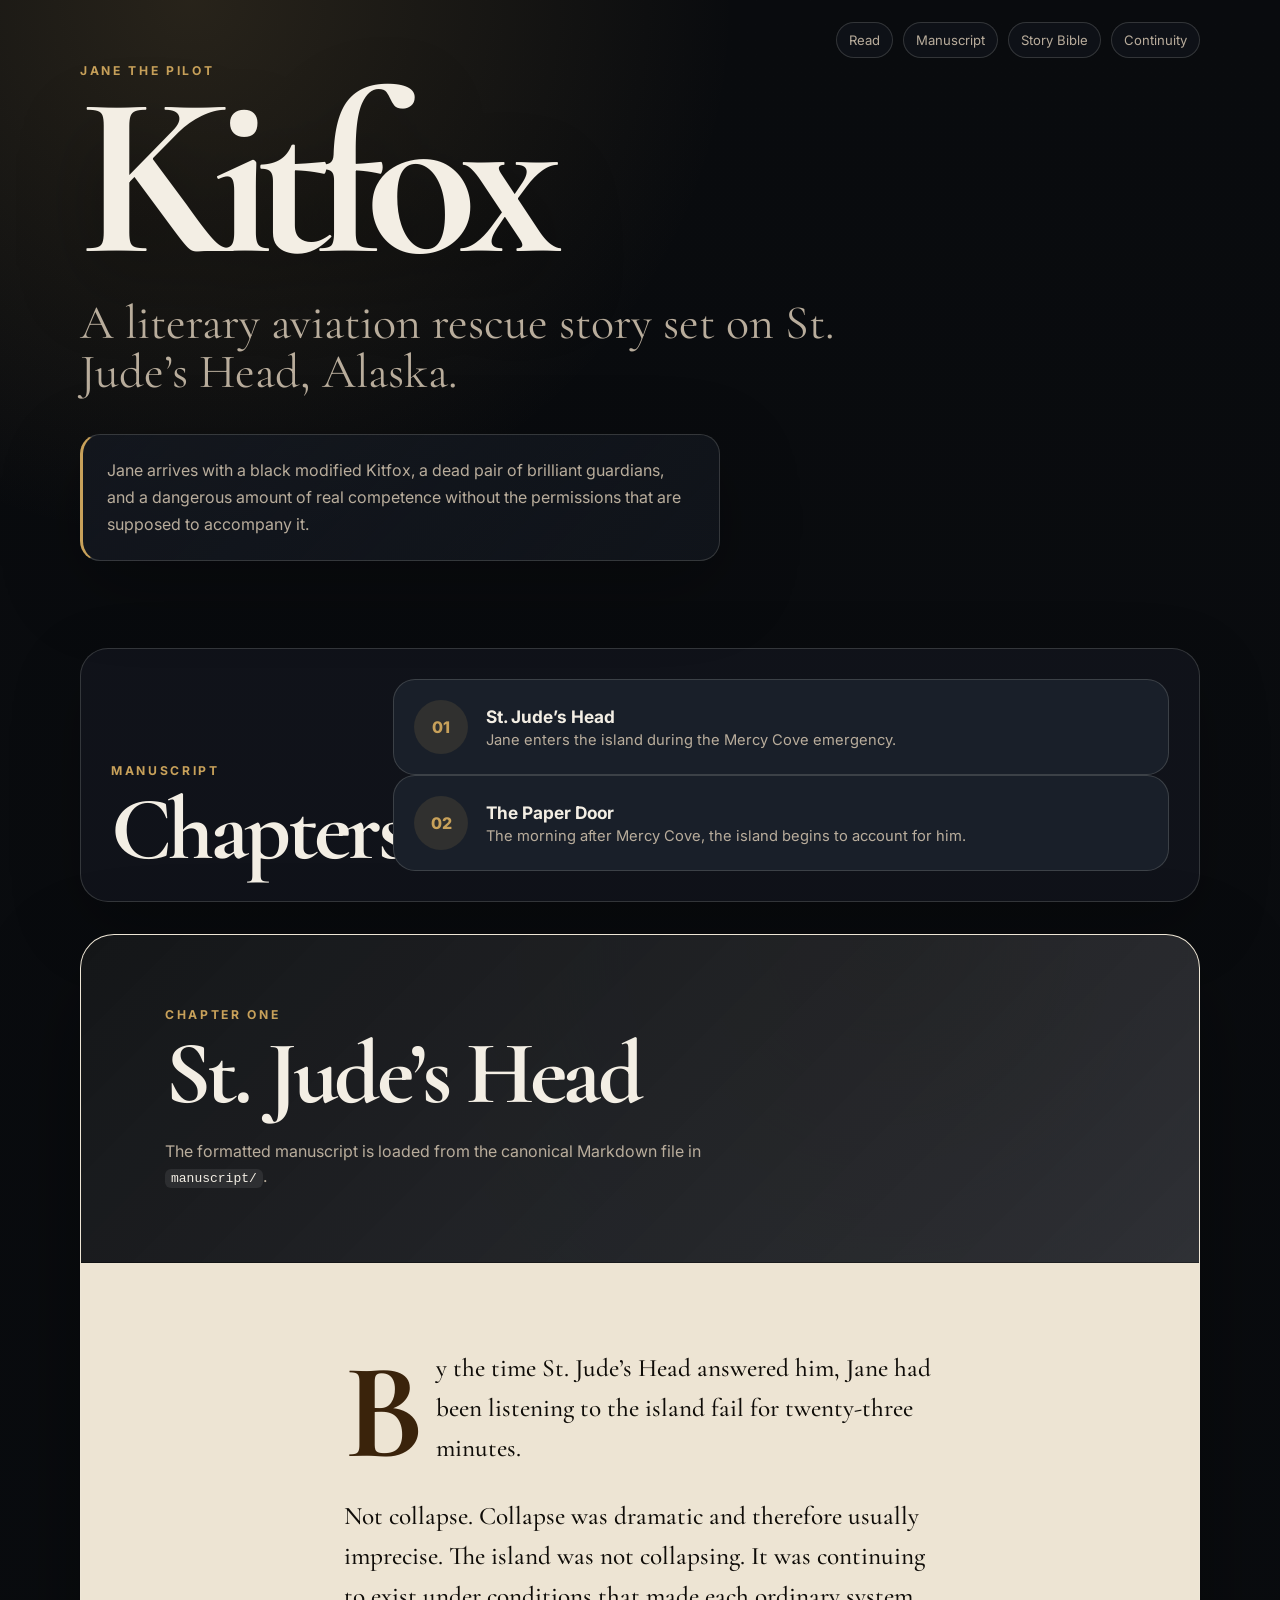
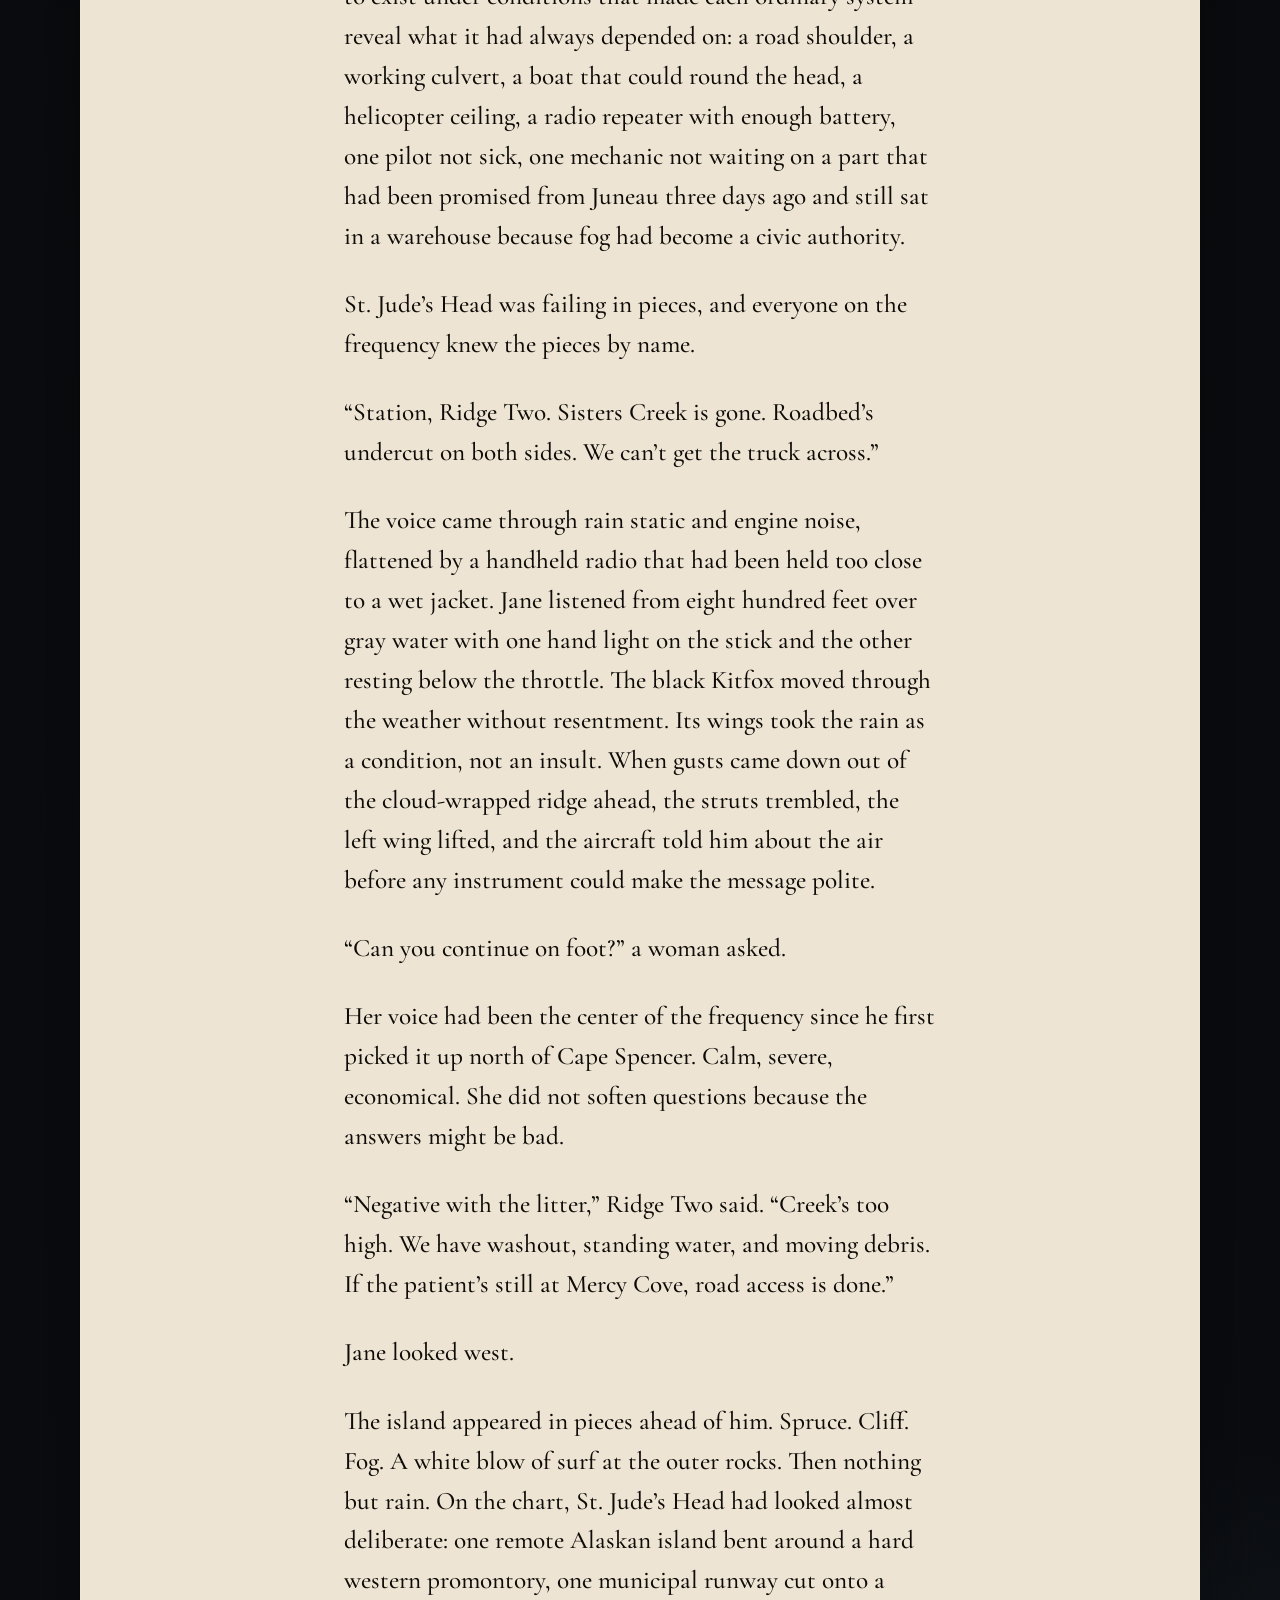
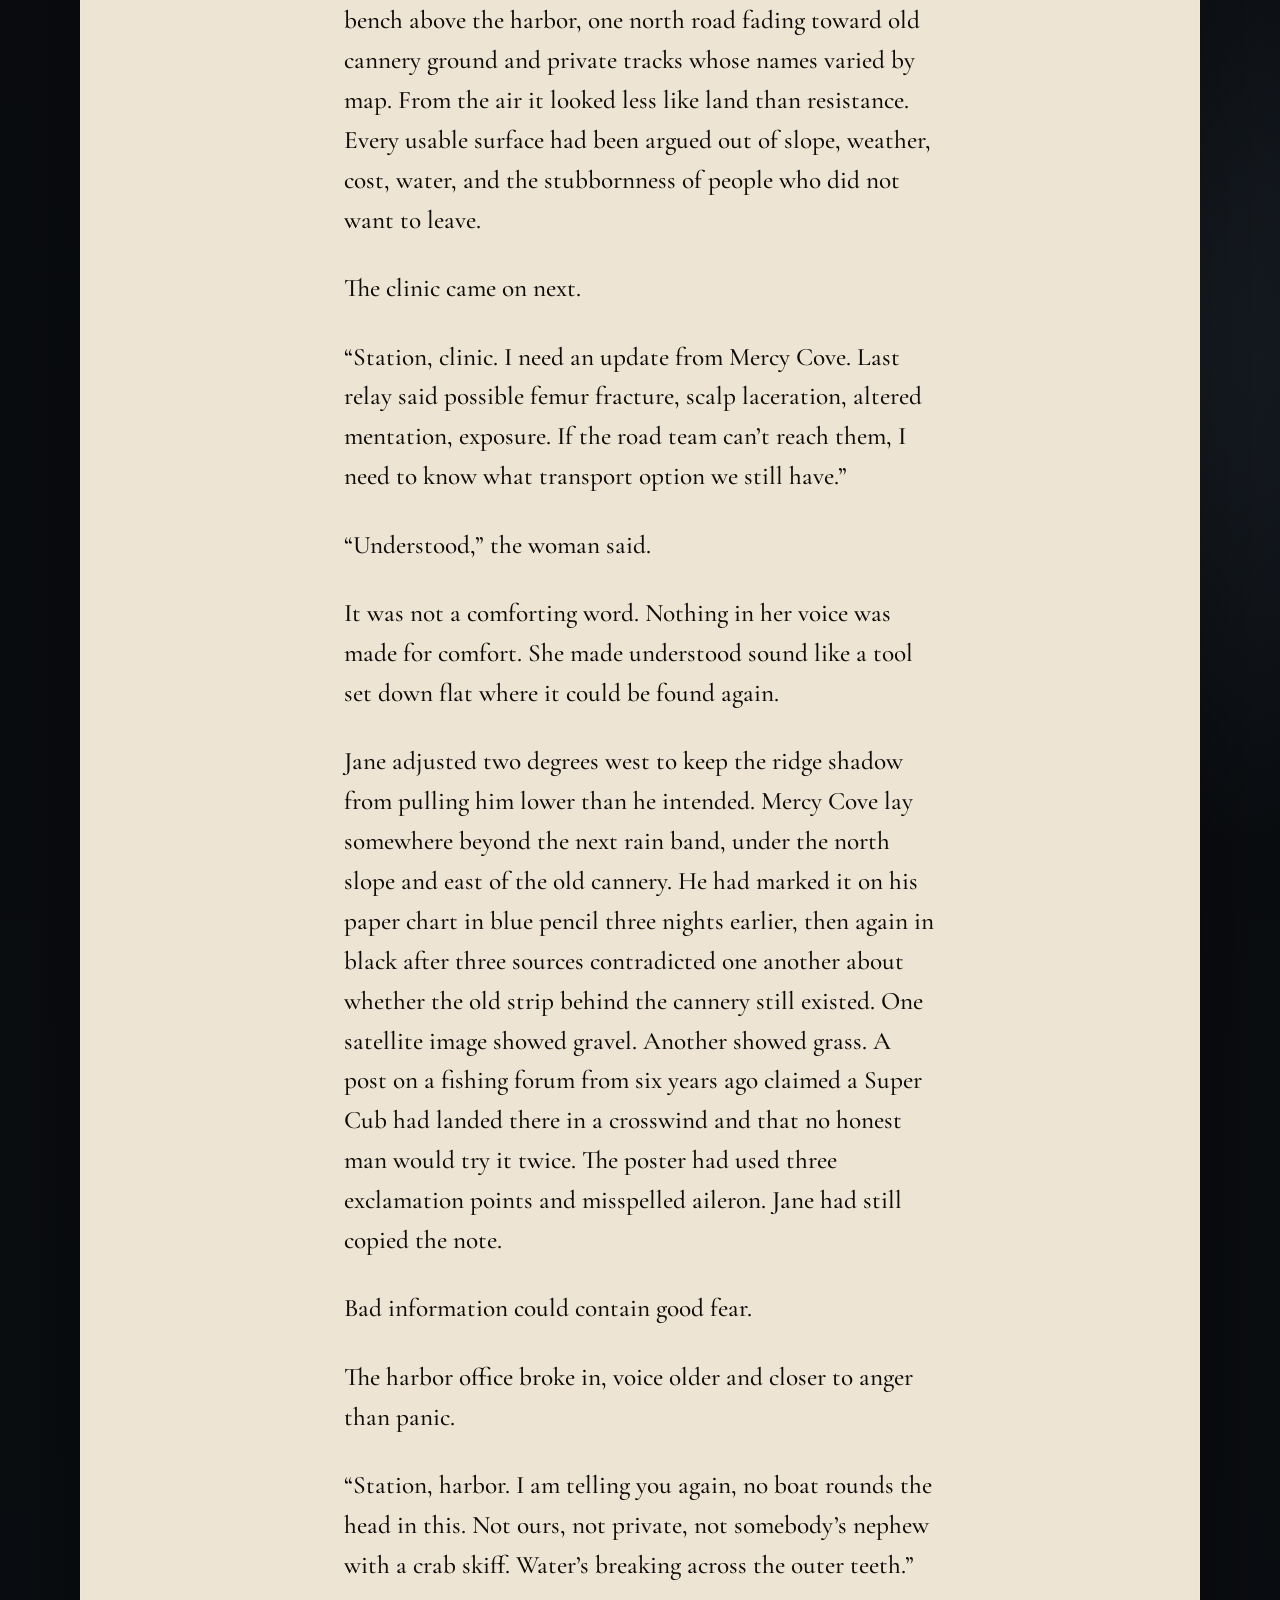
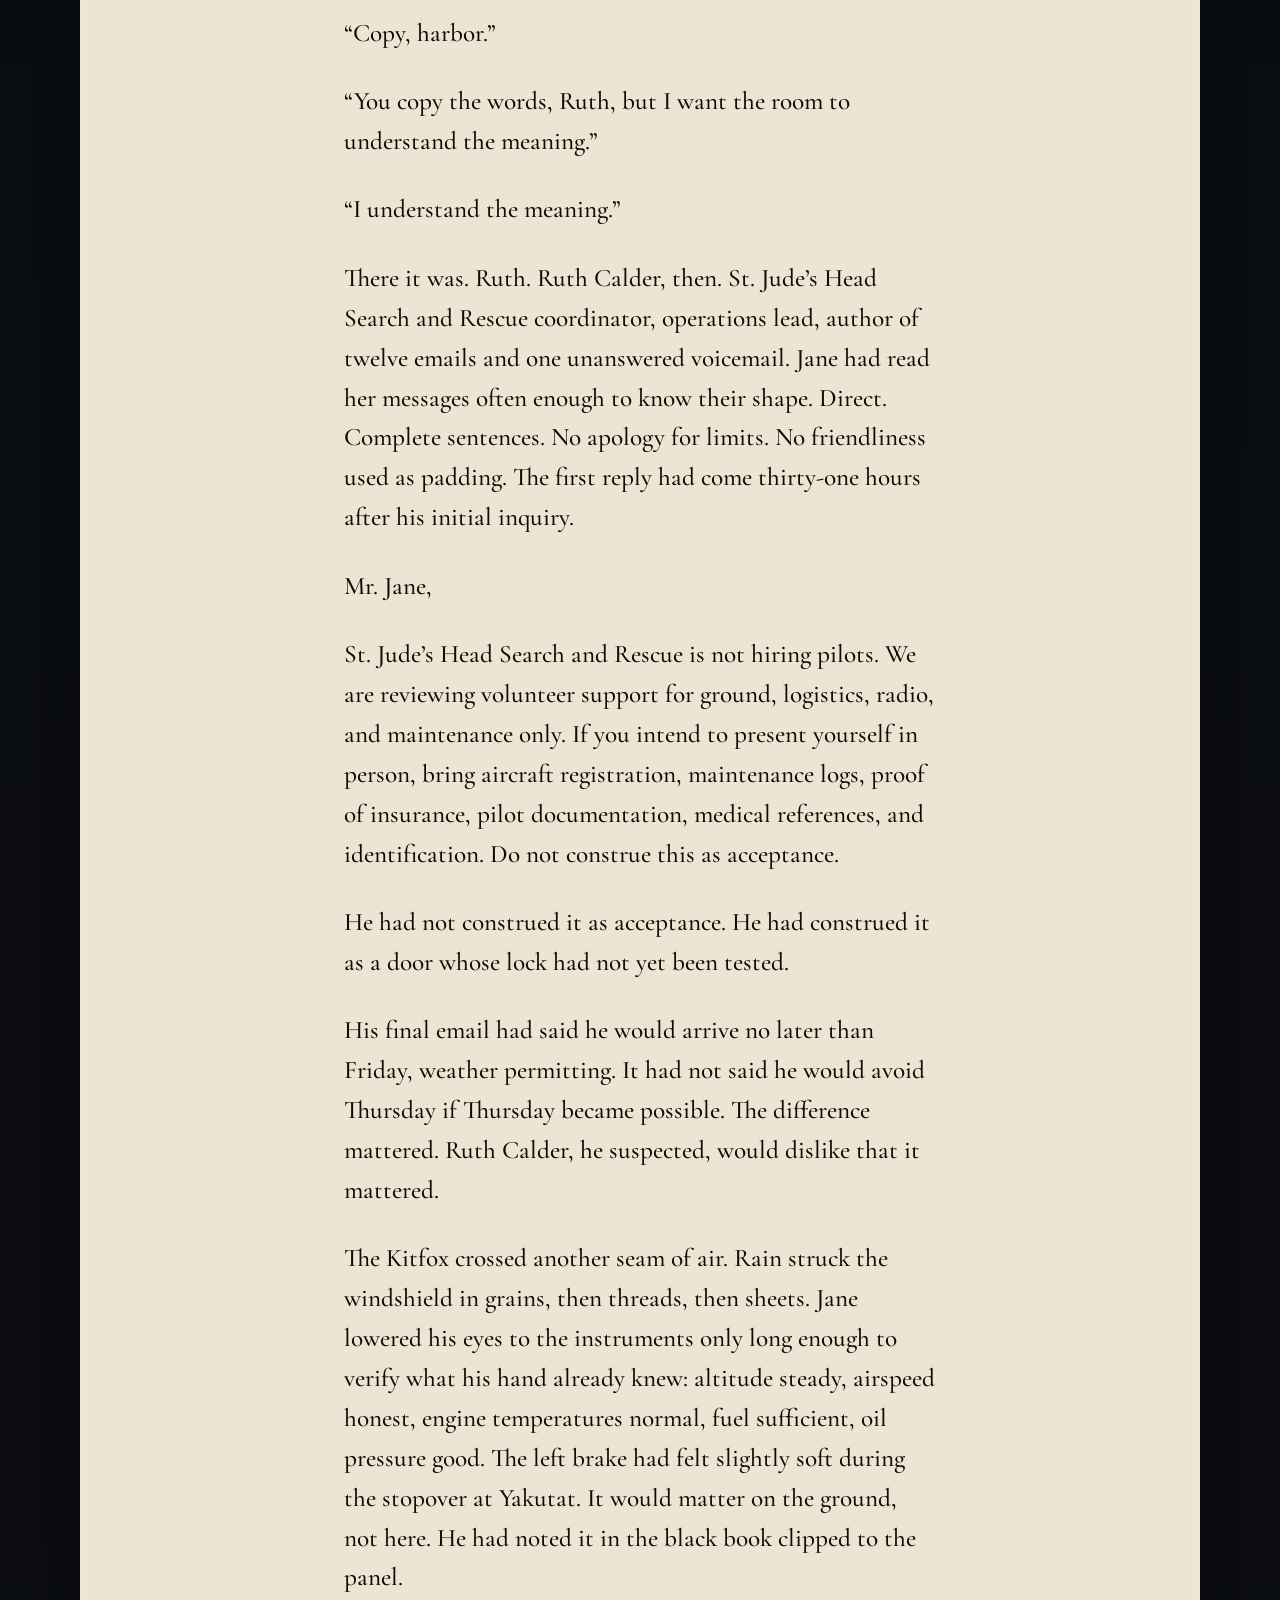
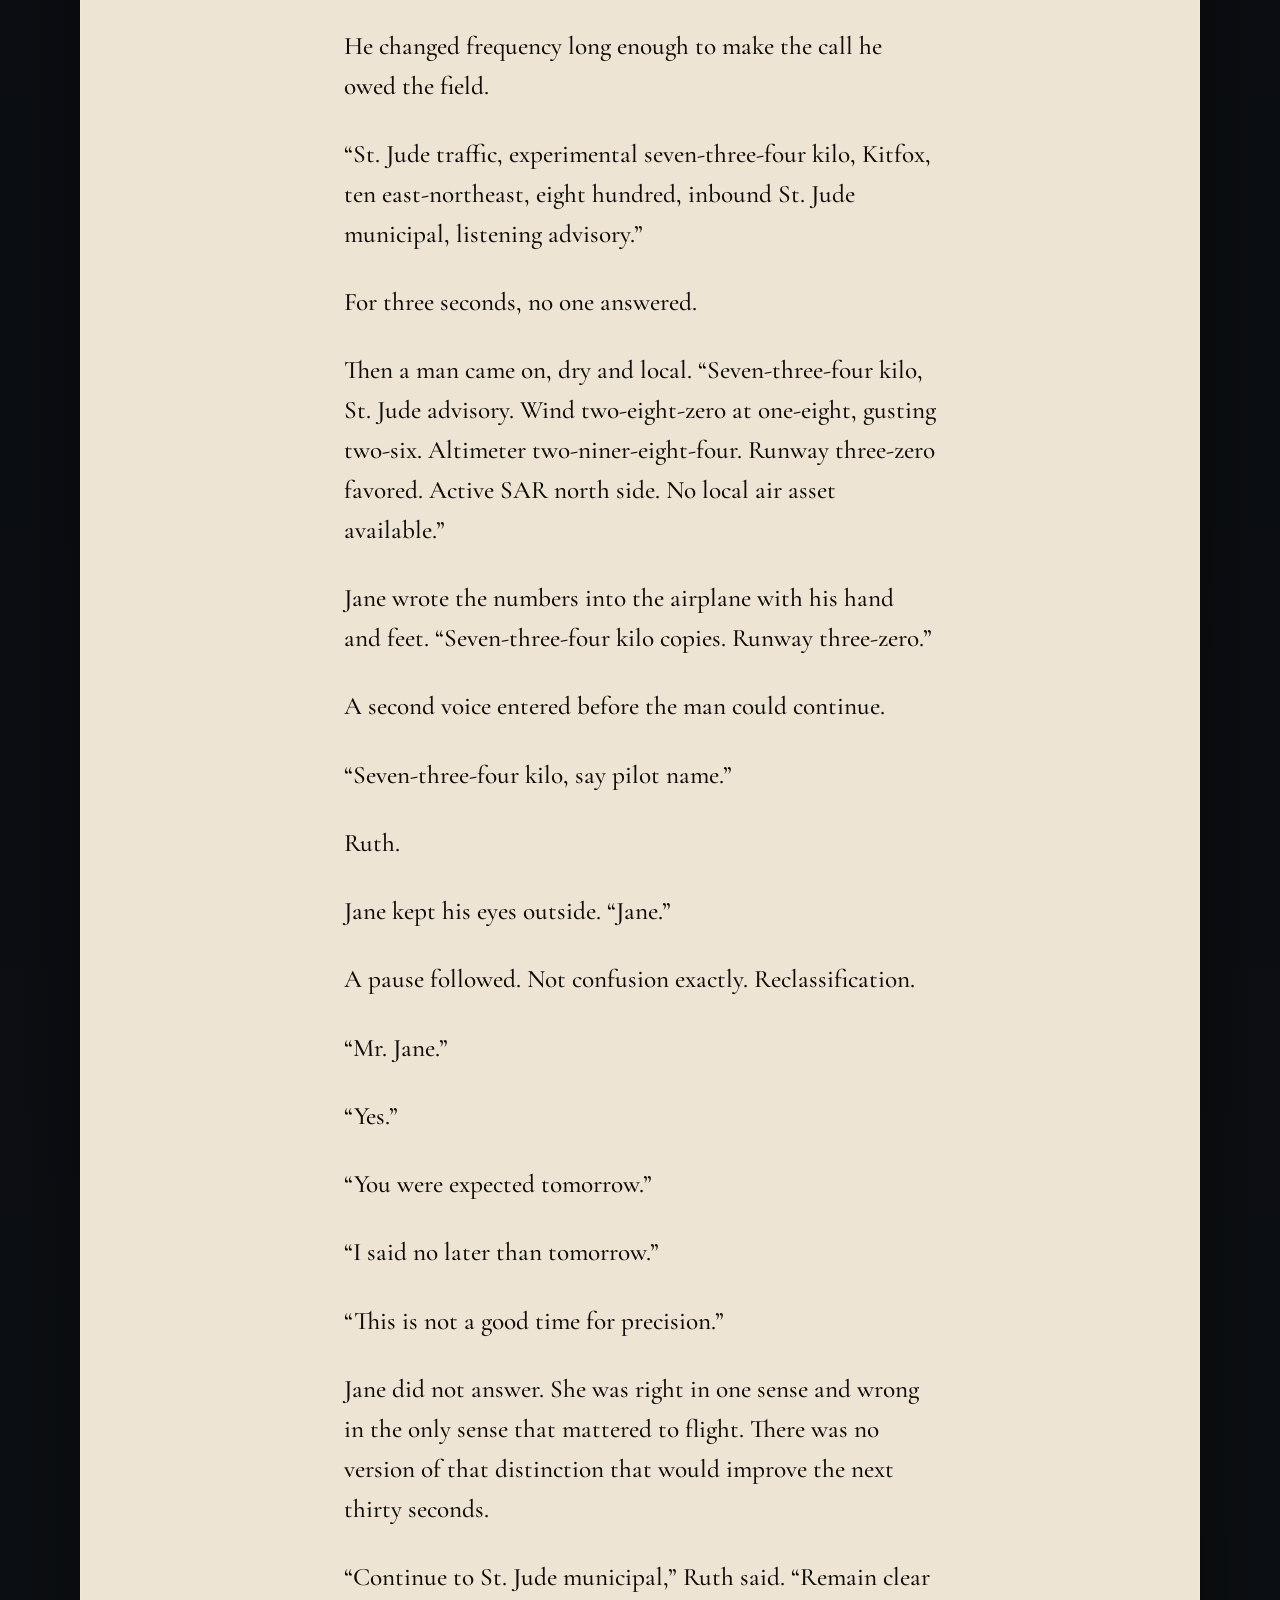
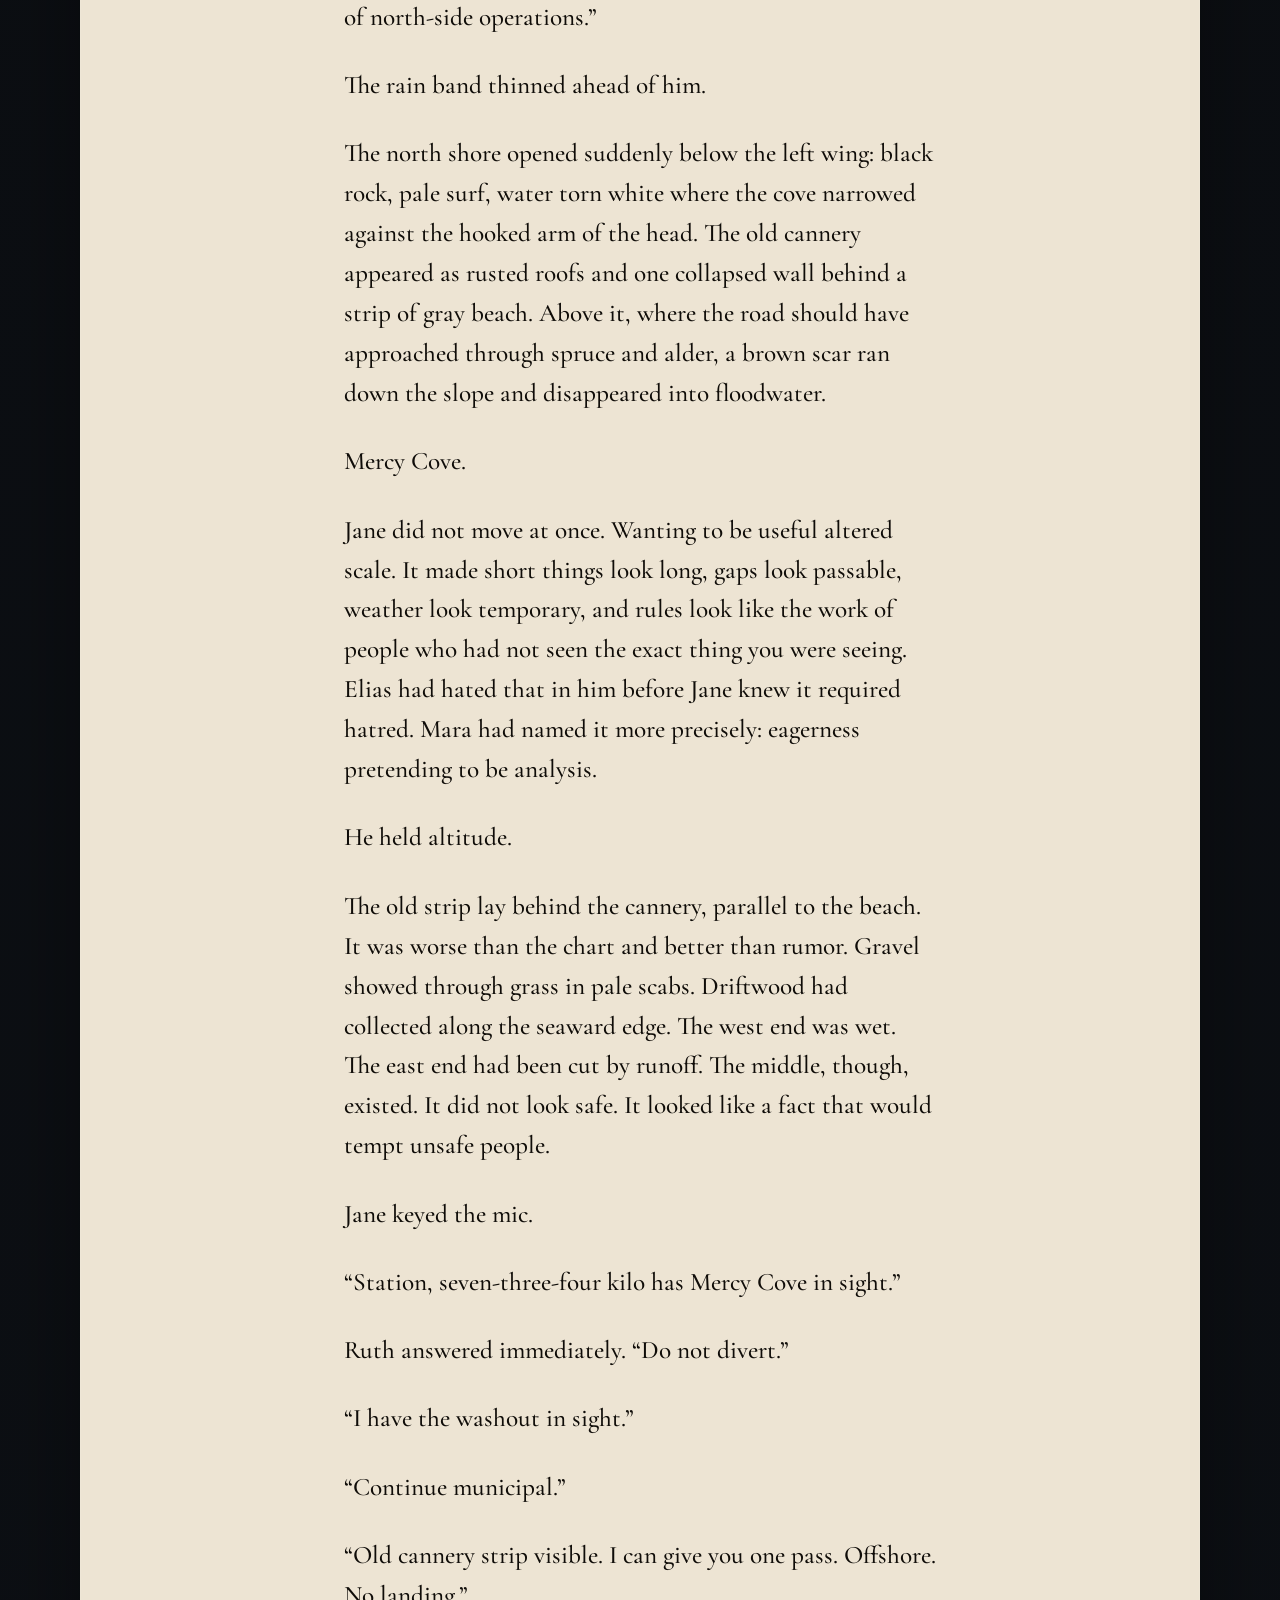
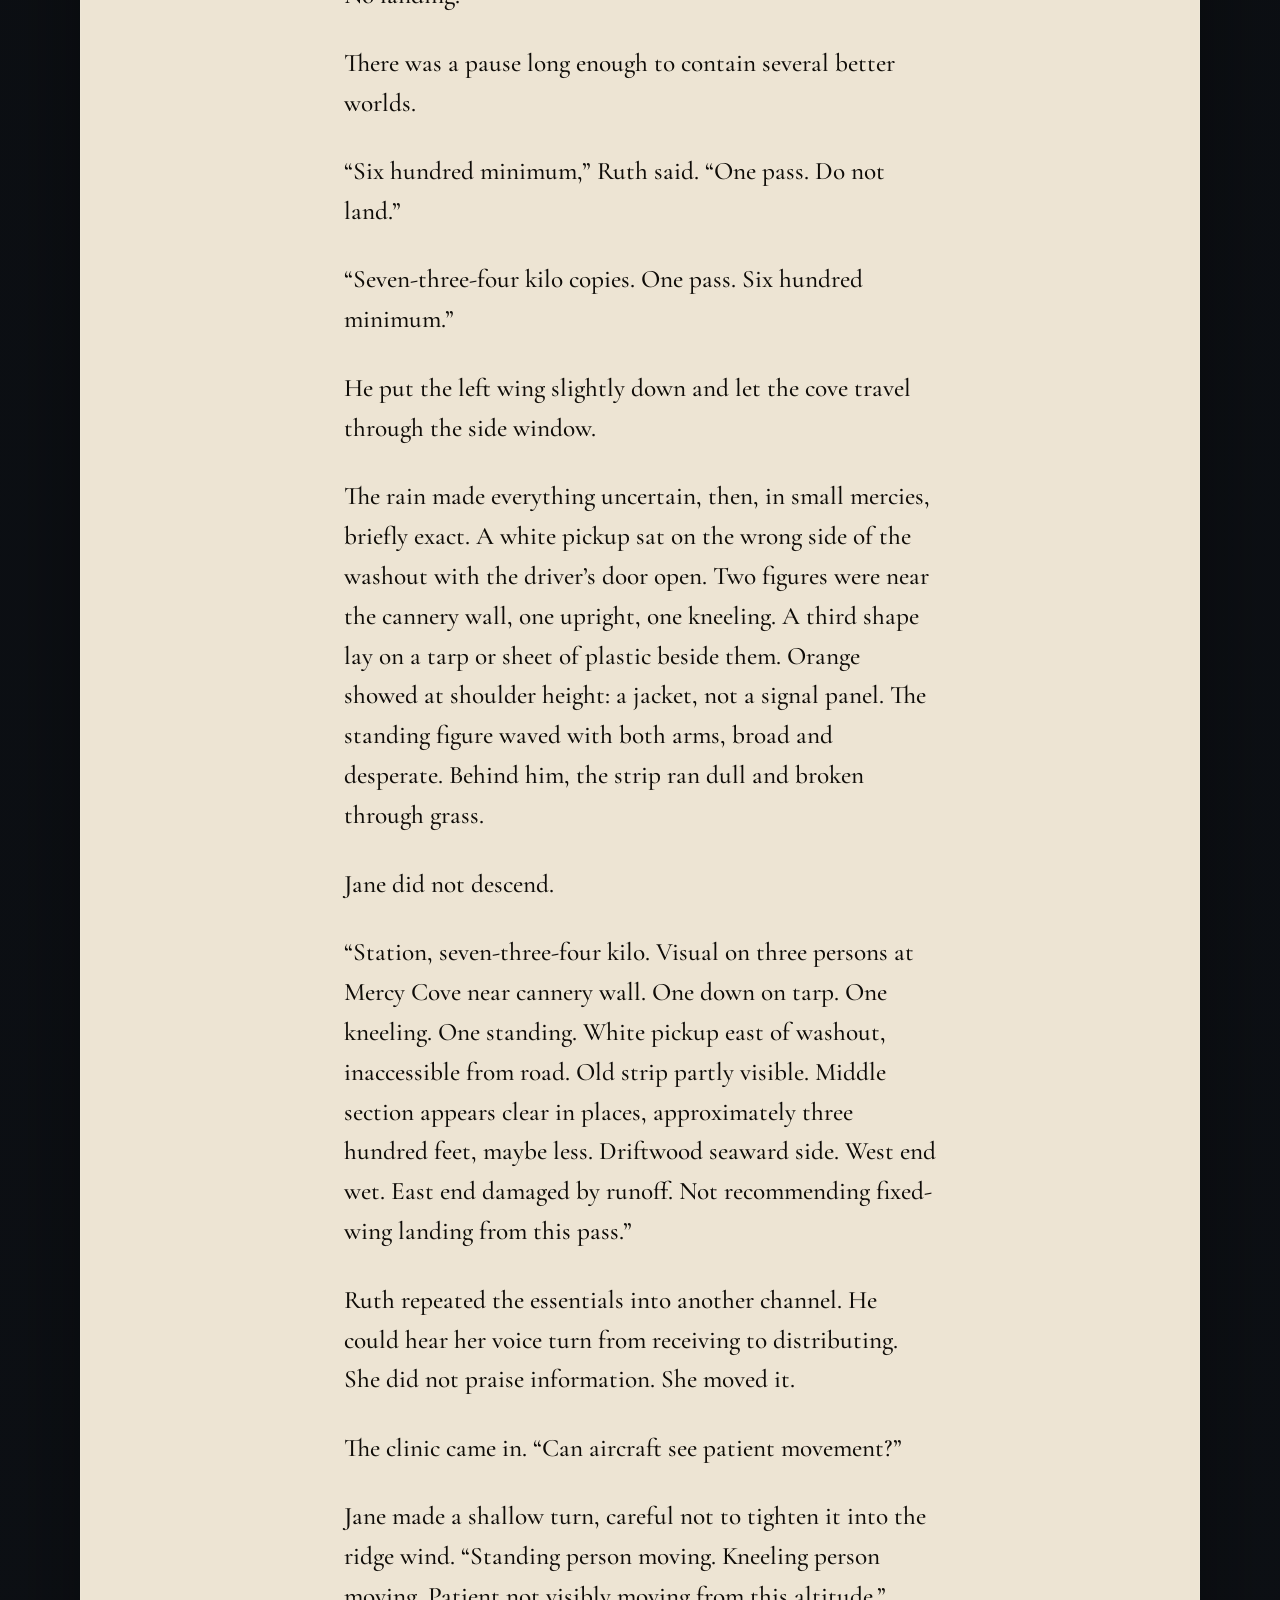
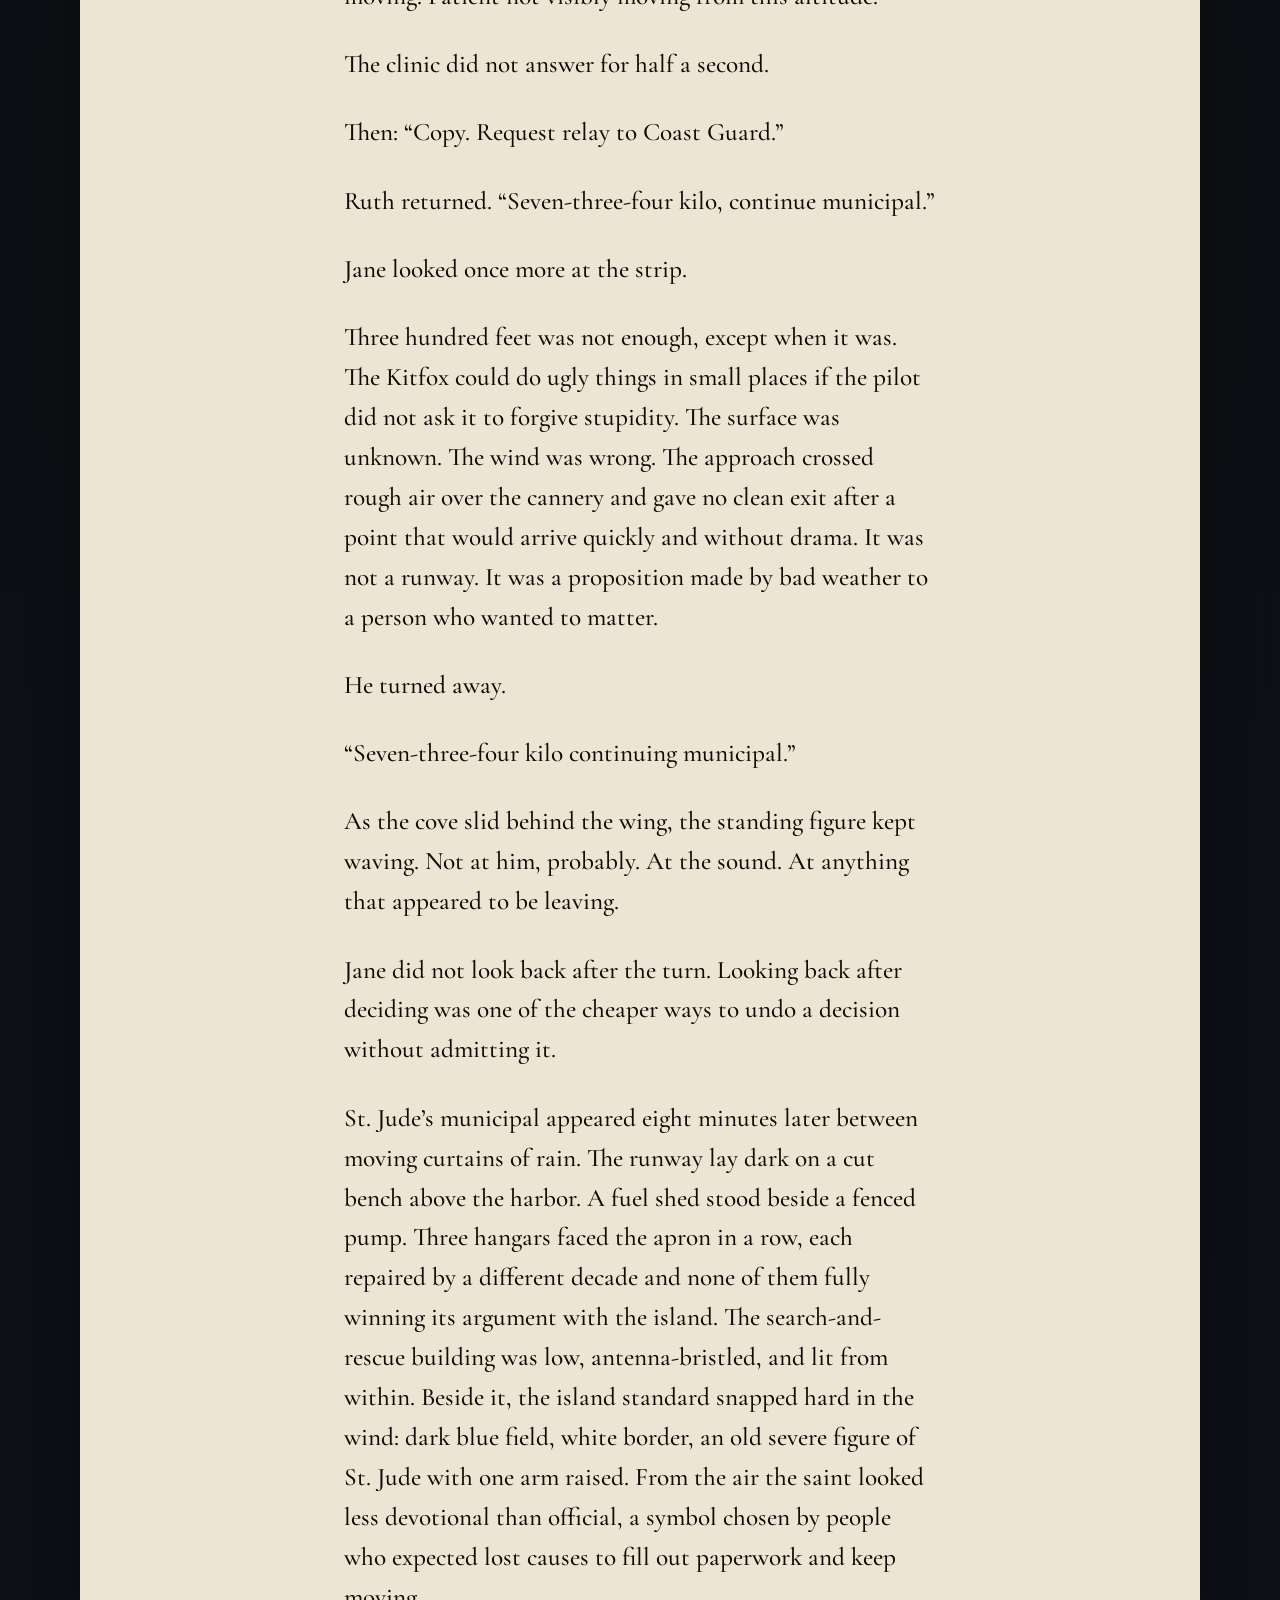
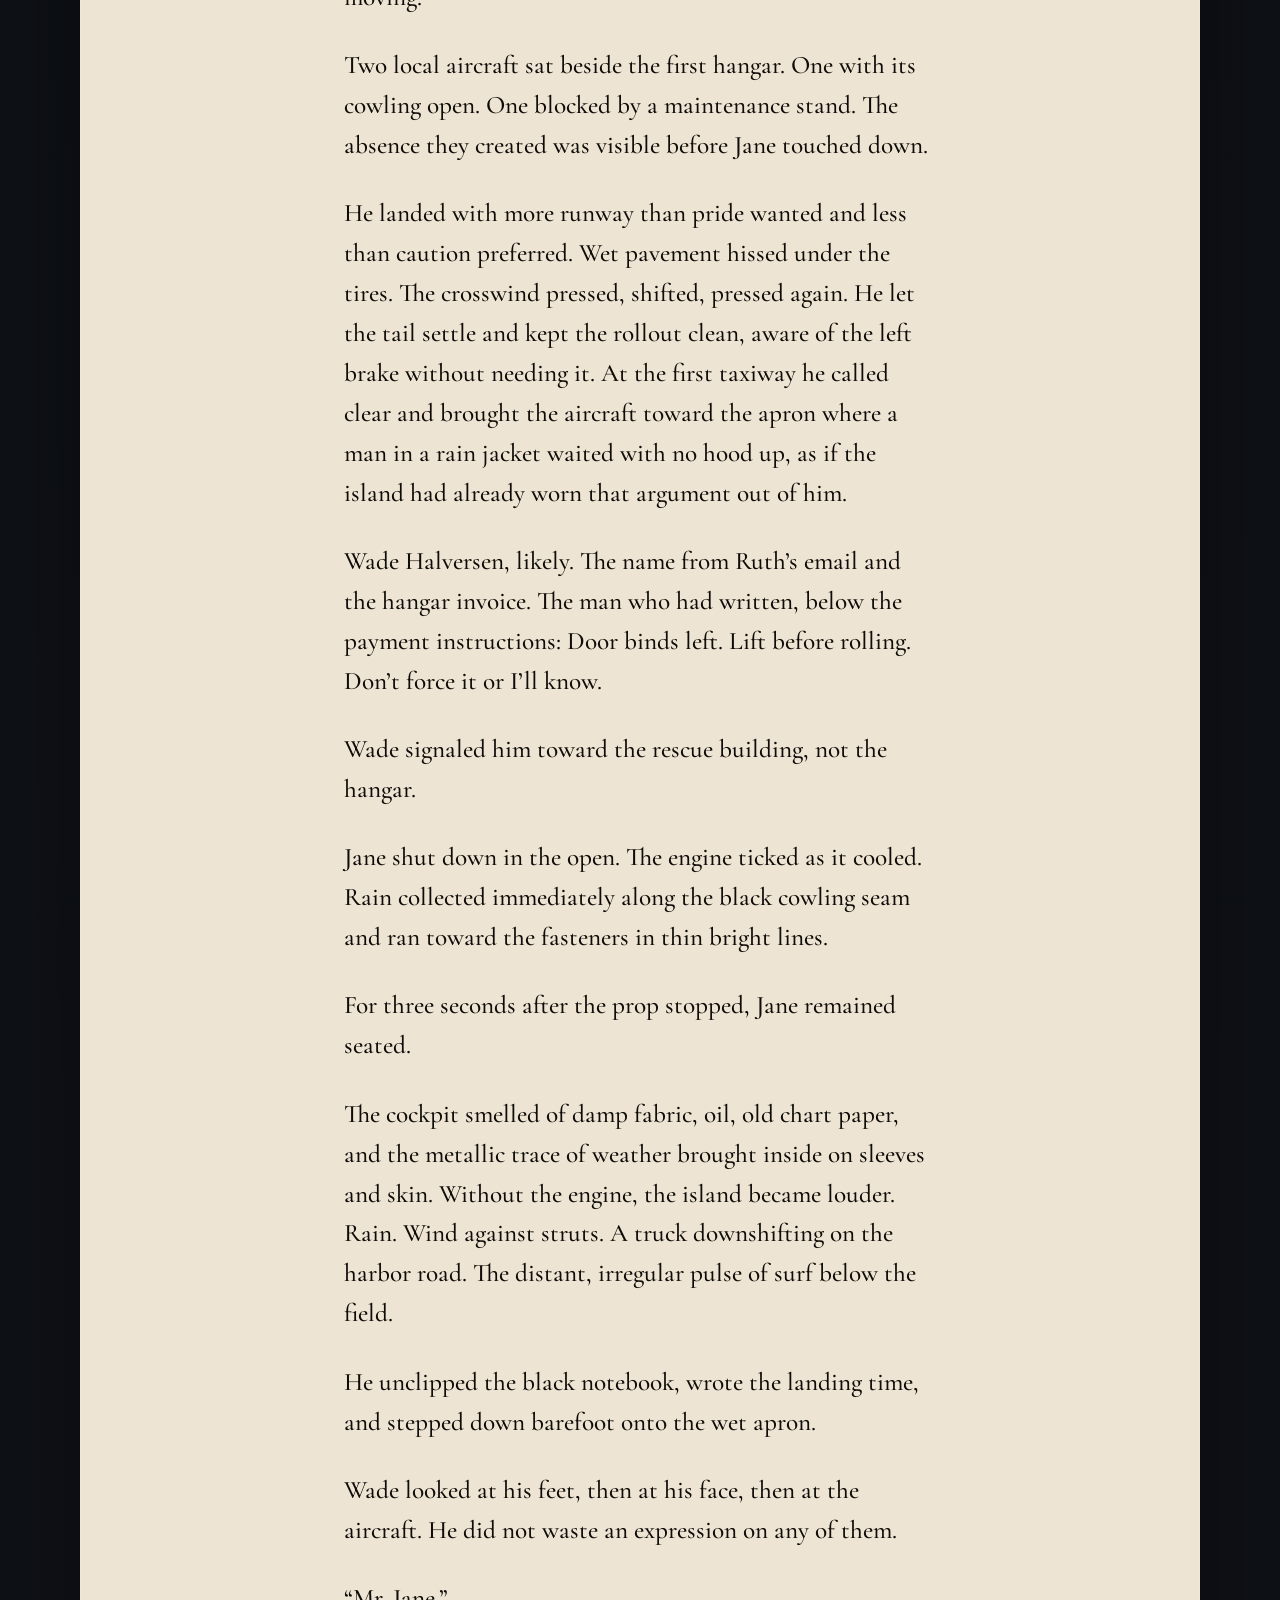
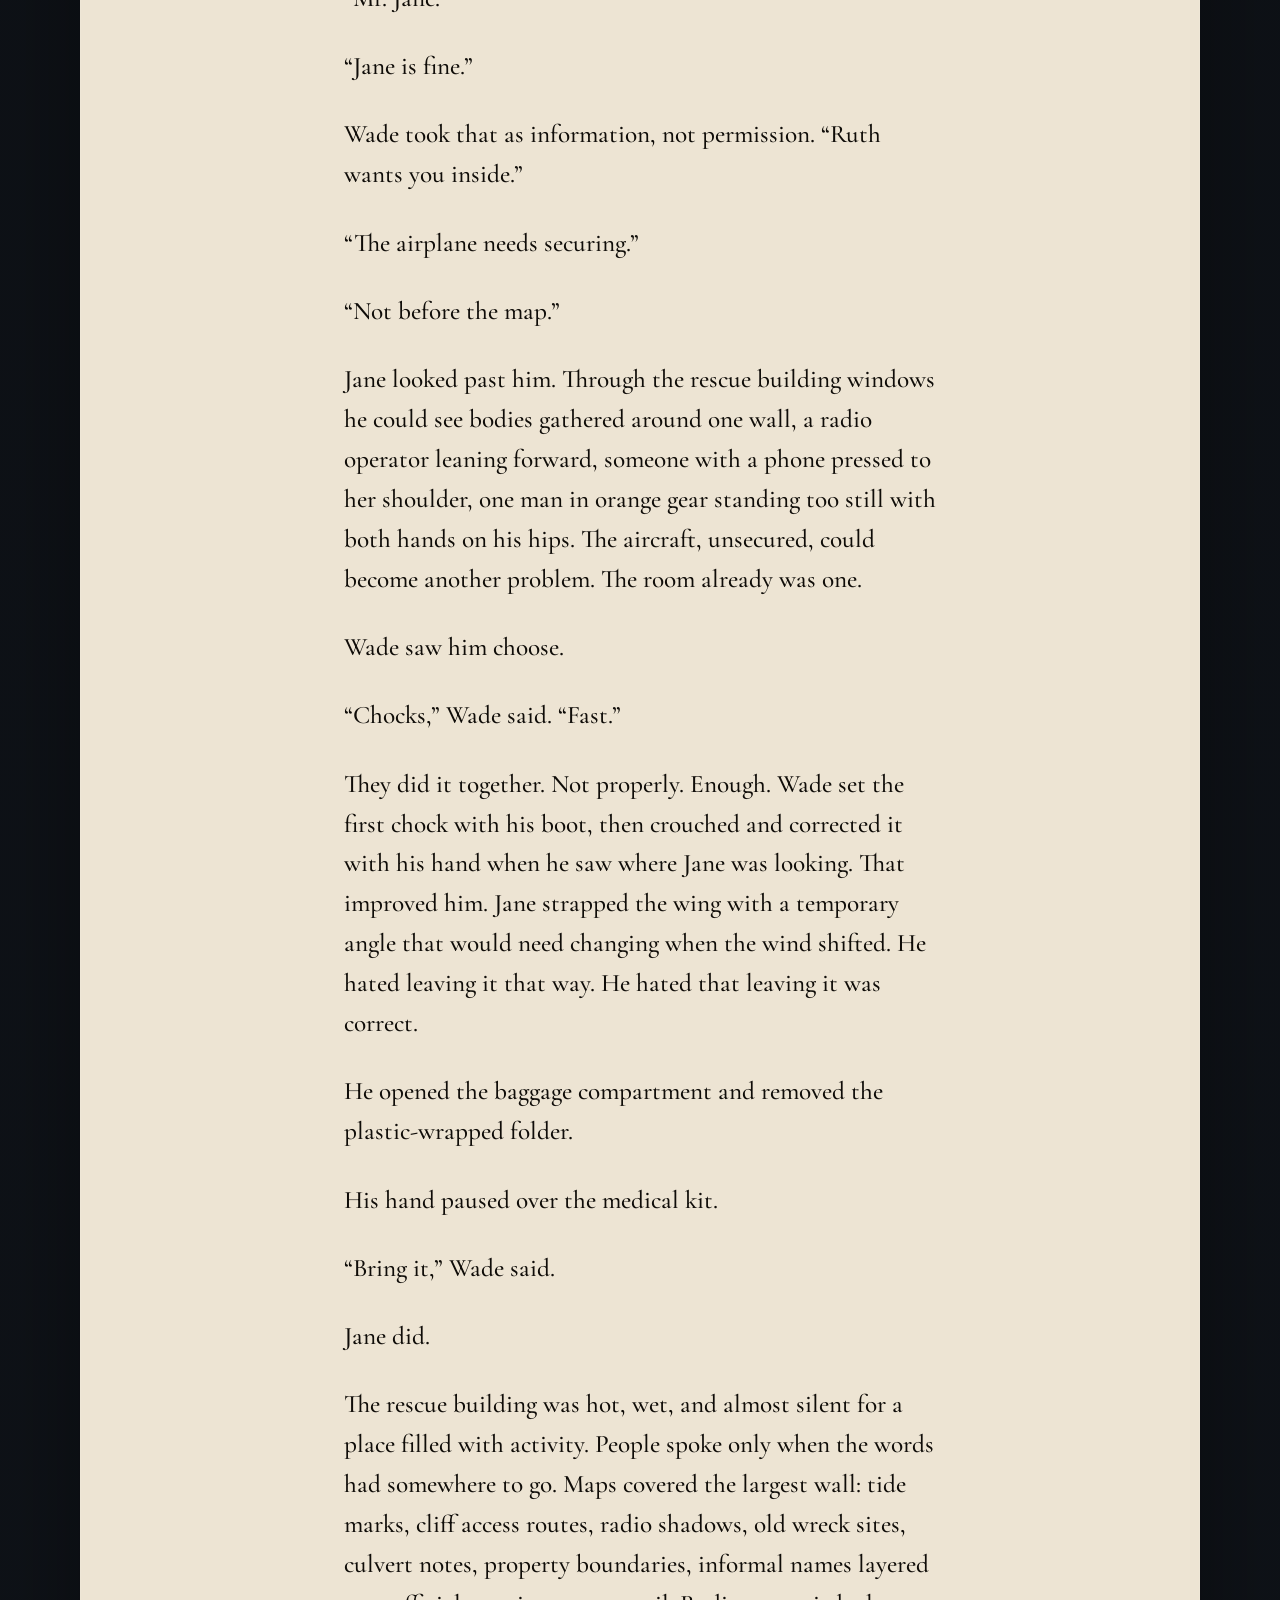
==== index.html @ 38808723 "Add chapter two to reading site" ====
<!doctype html>
<html lang="en">
<head>
  <meta charset="utf-8" />
  <meta name="viewport" content="width=device-width, initial-scale=1" />
  <meta name="theme-color" content="#0b0d10" />
  <title>Kitfox — Jane the Pilot</title>
  <link rel="preconnect" href="https://fonts.googleapis.com">
  <link rel="preconnect" href="https://fonts.gstatic.com" crossorigin>
  <link href="https://fonts.googleapis.com/css2?family=Cormorant+Garamond:wght@400;500;600;700&family=Inter:wght@400;500;600;700&display=swap" rel="stylesheet">
  <link rel="stylesheet" href="styles.css" />
</head>
<body>
  <div class="page-shell">
    <header class="hero">
      <nav class="topline" aria-label="Main navigation">
        <a href="#chapter" class="nav-link">Read</a>
        <a href="manuscript/README.md" class="nav-link">Manuscript</a>
        <a href="canon/story-bible.md" class="nav-link">Story Bible</a>
        <a href="notes/continuity-log.md" class="nav-link">Continuity</a>
      </nav>

      <p class="eyebrow">Jane the Pilot</p>
      <h1>Kitfox</h1>
      <p class="subtitle">A literary aviation rescue story set on St. Jude’s Head, Alaska.</p>
      <div class="hero-card">
        <p>
          Jane arrives with a black modified Kitfox, a dead pair of brilliant guardians, and a dangerous amount of real competence without the permissions that are supposed to accompany it.
        </p>
      </div>
    </header>

    <main>
      <section class="book-panel" aria-labelledby="chapter-list-title">
        <div>
          <p class="section-kicker">Manuscript</p>
          <h2 id="chapter-list-title">Chapters</h2>
        </div>
        <div class="chapter-list">
          <a class="chapter-row" href="#chapter">
            <span class="chapter-number">01</span>
            <span>
              <strong>St. Jude’s Head</strong>
              <em>Jane enters the island during the Mercy Cove emergency.</em>
            </span>
          </a>
          <a class="chapter-row" href="manuscript/chapter-02-the-paper-door.md">
            <span class="chapter-number">02</span>
            <span>
              <strong>The Paper Door</strong>
              <em>The morning after Mercy Cove, the island begins to account for him.</em>
            </span>
          </a>
        </div>
      </section>

      <article id="chapter" class="chapter" aria-live="polite">
        <div class="chapter-title-card">
          <p class="section-kicker">Chapter One</p>
          <h2>St. Jude’s Head</h2>
          <p class="chapter-note">The formatted manuscript is loaded from the canonical Markdown file in <code>manuscript/</code>.</p>
        </div>
        <div id="chapter-content" class="chapter-content">
          <p class="loading">Loading chapter...</p>
        </div>
      </article>
    </main>

    <footer class="site-footer">
      <p>Kitfox / Jane the Pilot</p>
      <p><a href="https://github.com/jain-Igtm/kitfox">View repository</a></p>
    </footer>
  </div>

  <script src="site.js"></script>
</body>
</html>
---- styles.css ----
:root {
  --bg: #0b0d10;
  --panel: #141820;
  --panel-soft: #191f29;
  --ink: #f3eee4;
  --muted: #b9ad9c;
  --dim: #82786a;
  --line: rgba(243, 238, 228, 0.16);
  --accent: #c8a15a;
  --accent-soft: rgba(200, 161, 90, 0.13);
  --shadow: rgba(0, 0, 0, 0.45);
  --serif: "Cormorant Garamond", Georgia, serif;
  --sans: "Inter", system-ui, -apple-system, BlinkMacSystemFont, "Segoe UI", sans-serif;
}

* {
  box-sizing: border-box;
}

html {
  scroll-behavior: smooth;
}

body {
  margin: 0;
  min-height: 100vh;
  color: var(--ink);
  background:
    radial-gradient(circle at 15% 0%, rgba(200, 161, 90, 0.16), transparent 34rem),
    radial-gradient(circle at 88% 8%, rgba(102, 122, 142, 0.16), transparent 32rem),
    linear-gradient(180deg, #090b0e 0%, #10141a 46%, #0b0d10 100%);
  font-family: var(--sans);
}

body::before {
  content: "";
  position: fixed;
  inset: 0;
  pointer-events: none;
  opacity: 0.18;
  background-image:
    linear-gradient(rgba(255,255,255,0.04) 1px, transparent 1px),
    linear-gradient(90deg, rgba(255,255,255,0.025) 1px, transparent 1px);
  background-size: 54px 54px;
  mask-image: linear-gradient(to bottom, black, transparent 75%);
}

.page-shell {
  width: min(1120px, calc(100% - 32px));
  margin: 0 auto;
}

.hero {
  min-height: 72vh;
  display: flex;
  flex-direction: column;
  justify-content: center;
  padding: 32px 0 56px;
  position: relative;
}

.topline {
  position: absolute;
  top: 22px;
  right: 0;
  display: flex;
  gap: 10px;
  flex-wrap: wrap;
  justify-content: flex-end;
}

.nav-link {
  color: var(--muted);
  text-decoration: none;
  border: 1px solid var(--line);
  padding: 9px 12px;
  border-radius: 999px;
  background: rgba(20, 24, 32, 0.58);
  backdrop-filter: blur(12px);
  font-size: 0.82rem;
  transition: border-color 160ms ease, color 160ms ease, background 160ms ease;
}

.nav-link:hover {
  color: var(--ink);
  border-color: rgba(200, 161, 90, 0.5);
  background: rgba(200, 161, 90, 0.09);
}

.eyebrow,
.section-kicker {
  margin: 0 0 12px;
  color: var(--accent);
  text-transform: uppercase;
  letter-spacing: 0.22em;
  font-size: 0.76rem;
  font-weight: 700;
}

.hero h1 {
  margin: 0;
  font-family: var(--serif);
  font-size: clamp(5.5rem, 18vw, 15rem);
  line-height: 0.76;
  letter-spacing: -0.08em;
  font-weight: 700;
  text-shadow: 0 30px 80px var(--shadow);
}

.subtitle {
  width: min(780px, 100%);
  margin: 34px 0 0;
  color: var(--muted);
  font-family: var(--serif);
  font-size: clamp(1.7rem, 4vw, 3rem);
  line-height: 1.03;
}

.hero-card {
  width: min(640px, 100%);
  margin-top: 36px;
  padding: 22px 24px;
  border: 1px solid var(--line);
  border-left: 3px solid var(--accent);
  border-radius: 20px;
  background: linear-gradient(135deg, rgba(20, 24, 32, 0.84), rgba(25, 31, 41, 0.46));
  box-shadow: 0 24px 80px rgba(0,0,0,0.28);
}

.hero-card p {
  margin: 0;
  color: var(--muted);
  line-height: 1.7;
}

.book-panel {
  display: grid;
  grid-template-columns: minmax(180px, 260px) 1fr;
  gap: 22px;
  align-items: end;
  padding: 30px;
  margin-bottom: 32px;
  border: 1px solid var(--line);
  border-radius: 28px;
  background: rgba(20, 24, 32, 0.66);
  box-shadow: 0 24px 70px rgba(0,0,0,0.24);
}

.book-panel h2,
.chapter-title-card h2 {
  margin: 0;
  font-family: var(--serif);
  font-size: clamp(2.4rem, 7vw, 5.6rem);
  line-height: 0.9;
  letter-spacing: -0.04em;
}

.chapter-row {
  display: grid;
  grid-template-columns: auto 1fr;
  gap: 18px;
  align-items: center;
  padding: 20px;
  color: var(--ink);
  text-decoration: none;
  border: 1px solid var(--line);
  border-radius: 22px;
  background: var(--panel-soft);
  transition: transform 160ms ease, border-color 160ms ease, background 160ms ease;
}

.chapter-row:hover {
  transform: translateY(-2px);
  border-color: rgba(200, 161, 90, 0.48);
  background: #202734;
}

.chapter-number {
  display: grid;
  place-items: center;
  width: 54px;
  height: 54px;
  border-radius: 50%;
  color: var(--accent);
  background: var(--accent-soft);
  font-weight: 800;
}

.chapter-row strong {
  display: block;
  font-size: 1.08rem;
}

.chapter-row em {
  display: block;
  margin-top: 4px;
  color: var(--muted);
  font-style: normal;
  font-size: 0.92rem;
}

.chapter {
  margin: 0 auto 64px;
  border: 1px solid var(--line);
  border-radius: 34px;
  overflow: hidden;
  background: #ede4d3;
  color: #0f0c08;
  box-shadow: 0 40px 100px rgba(0,0,0,0.35);
}

.chapter-title-card {
  padding: clamp(36px, 7vw, 72px) clamp(24px, 7vw, 84px);
  color: var(--ink);
  background:
    linear-gradient(135deg, rgba(11,13,16,0.96), rgba(20,24,32,0.88)),
    radial-gradient(circle at 72% 0%, rgba(200,161,90,0.3), transparent 30rem);
  border-bottom: 1px solid rgba(0,0,0,0.18);
}

.chapter-note {
  max-width: 620px;
  margin: 24px 0 0;
  color: var(--muted);
  line-height: 1.6;
}

.chapter-note code {
  color: var(--ink);
  background: rgba(255,255,255,0.08);
  padding: 2px 6px;
  border-radius: 6px;
}

.chapter-content {
  max-width: 760px;
  margin: 0 auto;
  padding: clamp(34px, 7vw, 86px) clamp(24px, 7vw, 84px) clamp(48px, 8vw, 100px);
  font-family: var(--serif);
  font-size: clamp(1.28rem, 2.1vw, 1.58rem);
  line-height: 1.58;
  color: #0f0c08;
}

.chapter-content h1 {
  display: none;
}

.chapter-content p {
  margin: 0 0 1.12em;
  color: #0f0c08;
  font-weight: 500;
}

.chapter-content p:first-of-type::first-letter {
  float: left;
  padding: 0.06em 0.08em 0 0;
  font-size: 5.4em;
  line-height: 0.82;
  font-weight: 700;
  color: #3a230b;
}

.chapter-content hr {
  border: 0;
  height: 1px;
  margin: 2.4em auto;
  width: 42%;
  background: linear-gradient(90deg, transparent, rgba(15,12,8,0.48), transparent);
}

.chapter-content .loading,
.chapter-content .error {
  font-family: var(--sans);
  color: #30271d;
}

.site-footer {
  display: flex;
  justify-content: space-between;
  gap: 18px;
  flex-wrap: wrap;
  padding: 28px 0 44px;
  color: var(--dim);
  border-top: 1px solid var(--line);
}

.site-footer a {
  color: var(--muted);
}

@media (max-width: 760px) {
  .topline {
    position: static;
    justify-content: flex-start;
    margin-bottom: 56px;
  }

  .hero {
    min-height: auto;
    padding-top: 22px;
  }

  .book-panel {
    grid-template-columns: 1fr;
    padding: 22px;
  }

  .chapter {
    border-radius: 24px;
  }

  .chapter-content p:first-of-type::first-letter {
    font-size: 4.2em;
  }
}
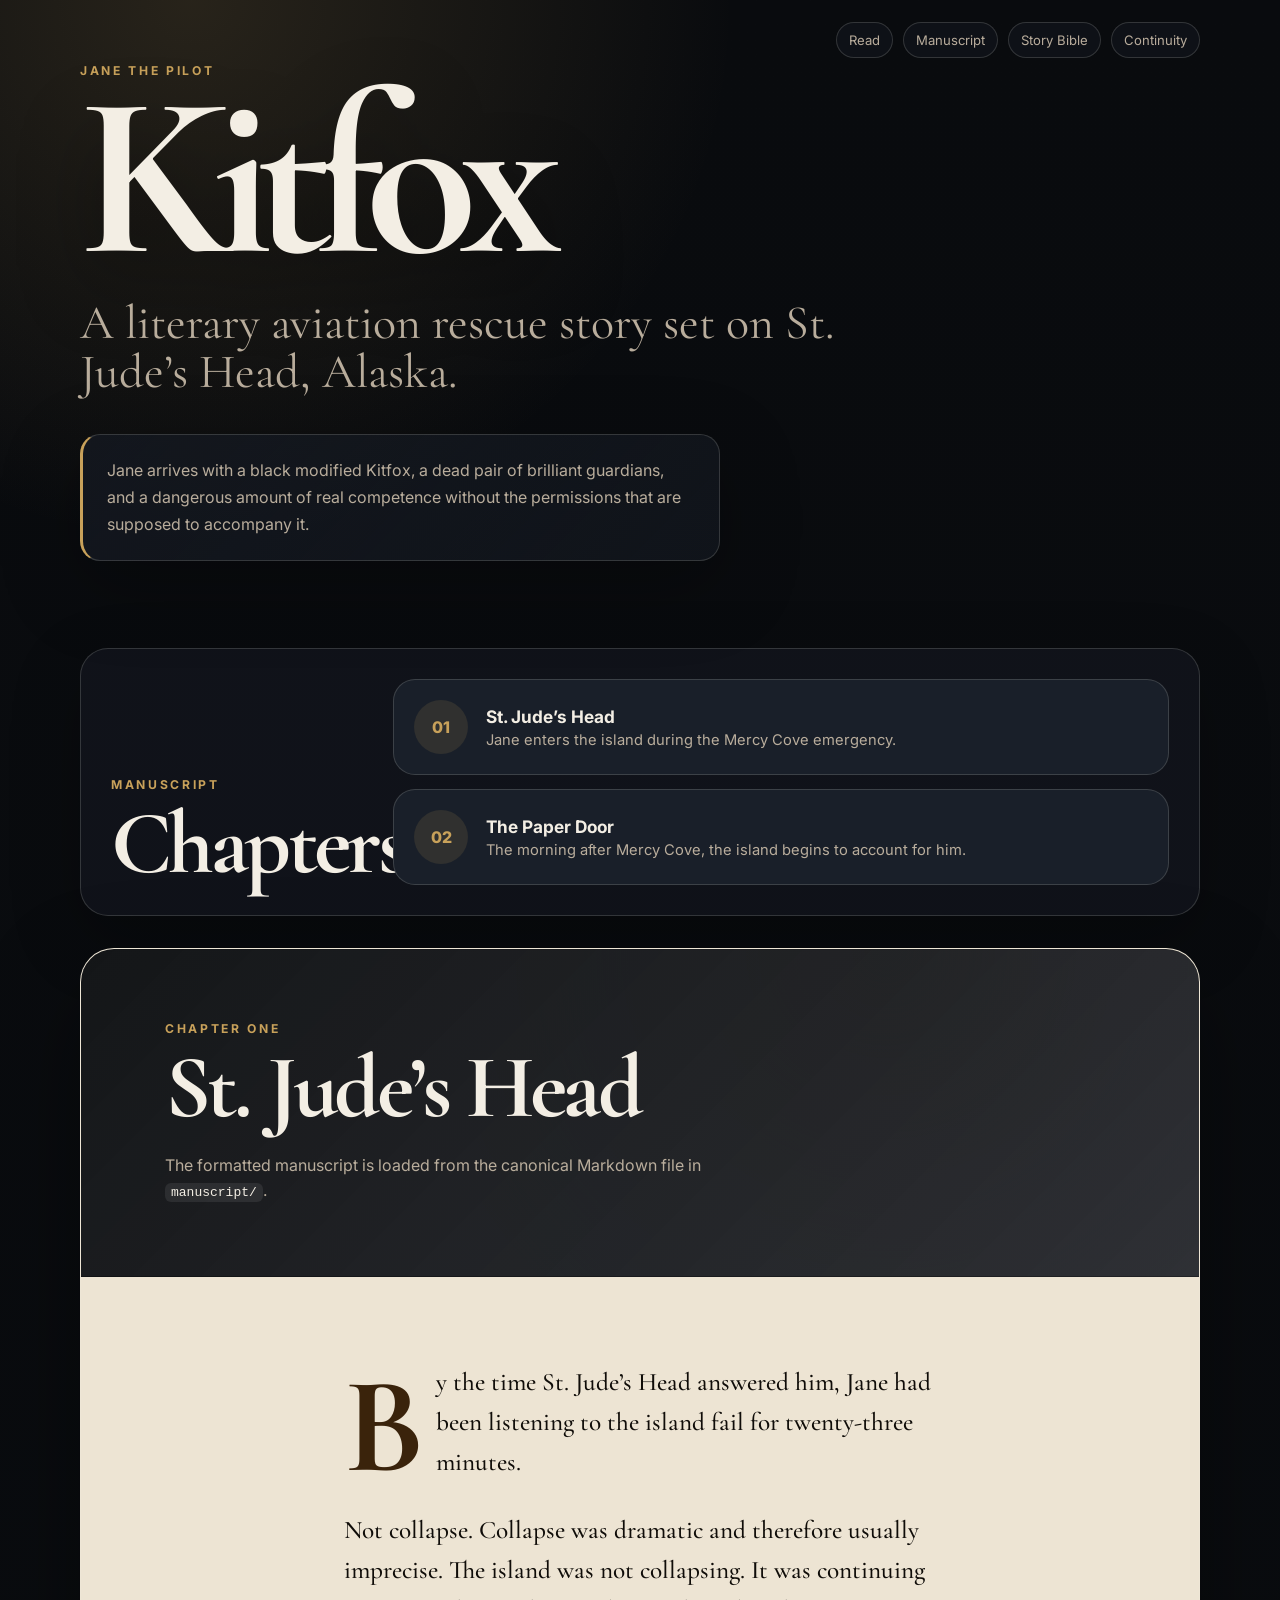
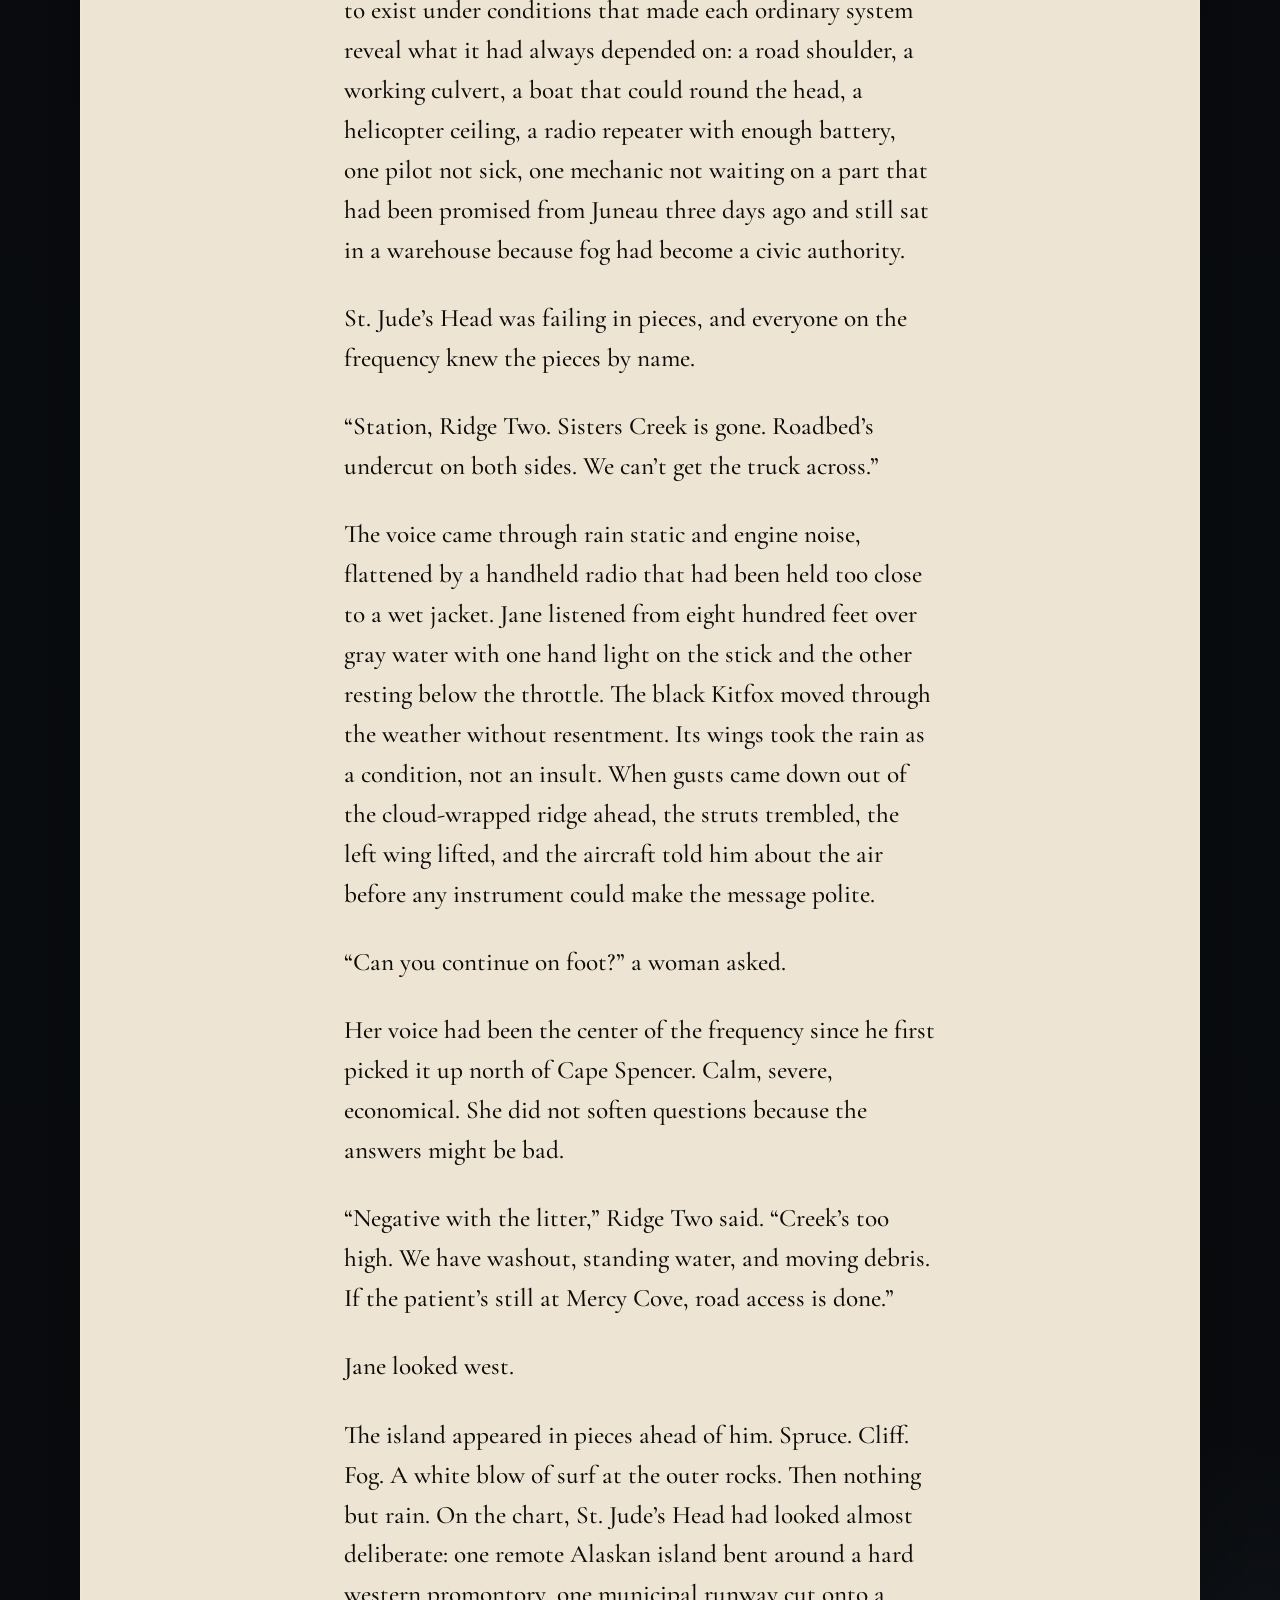
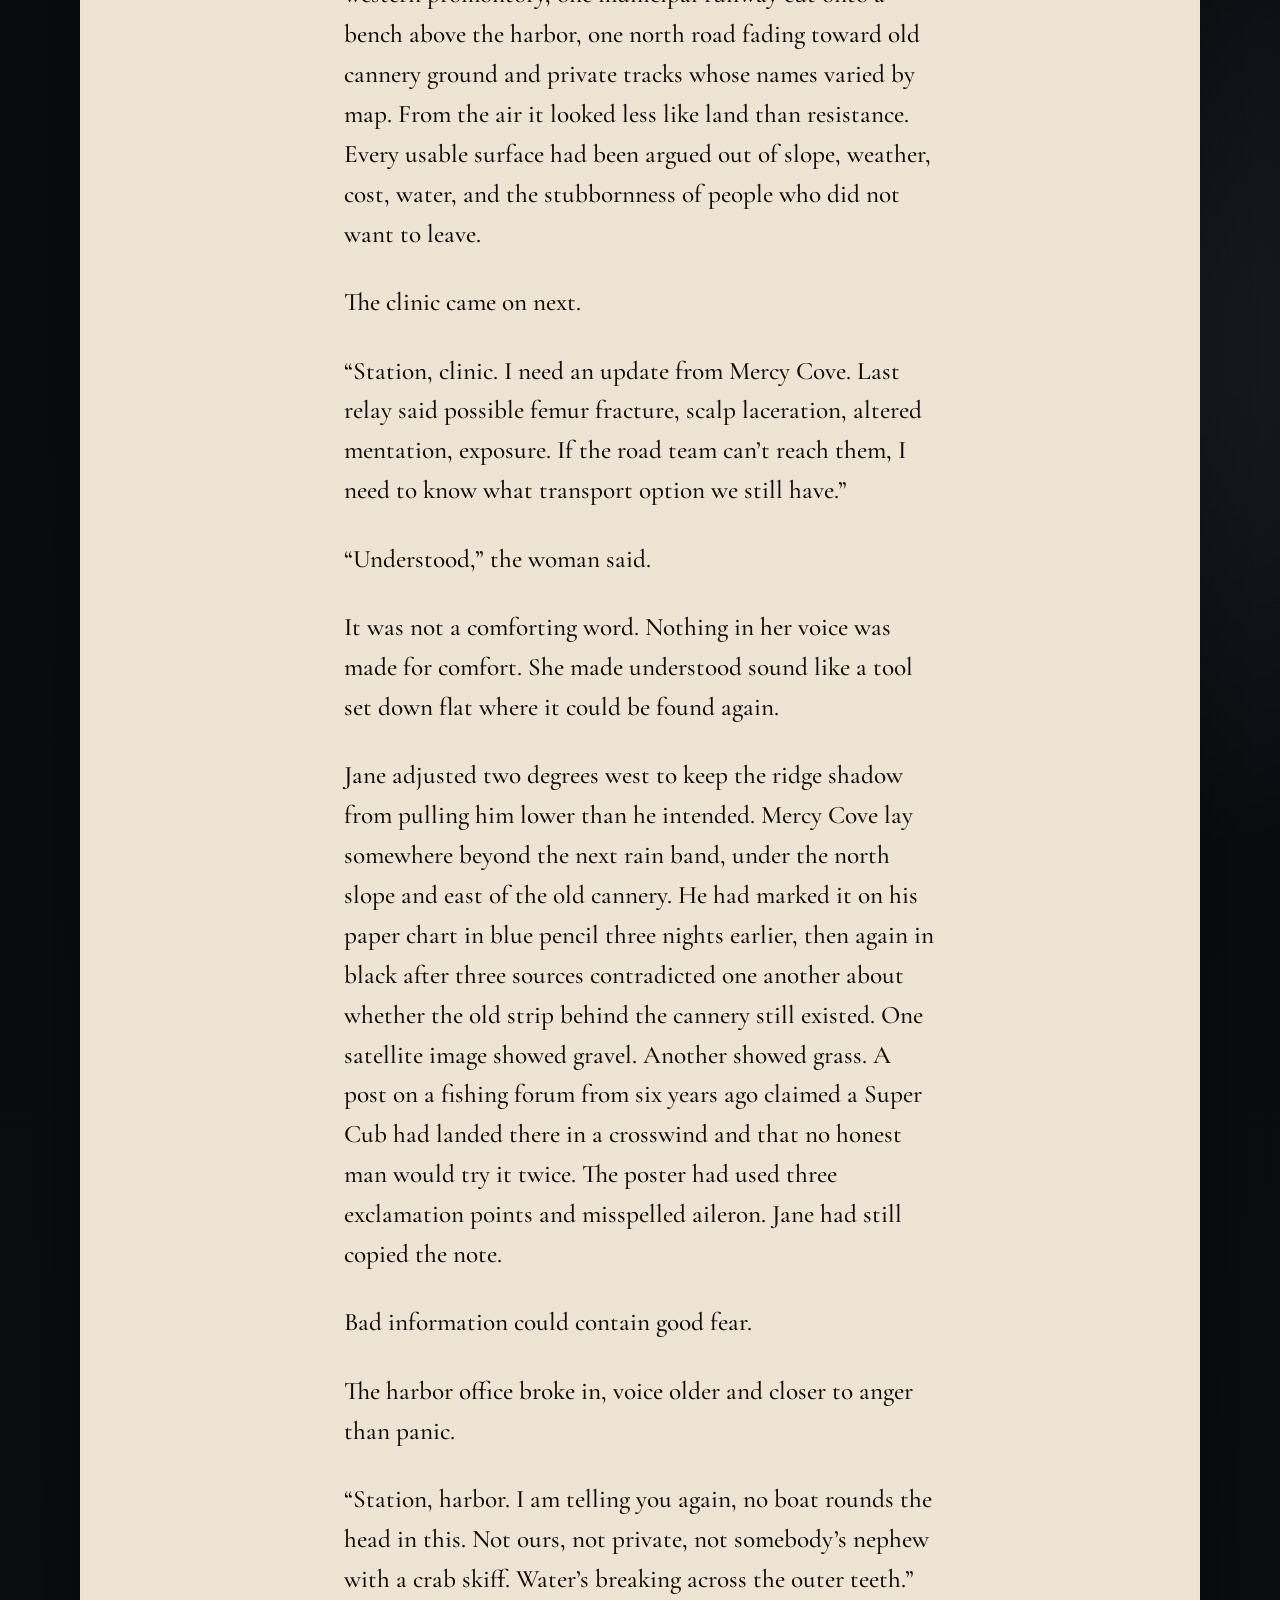
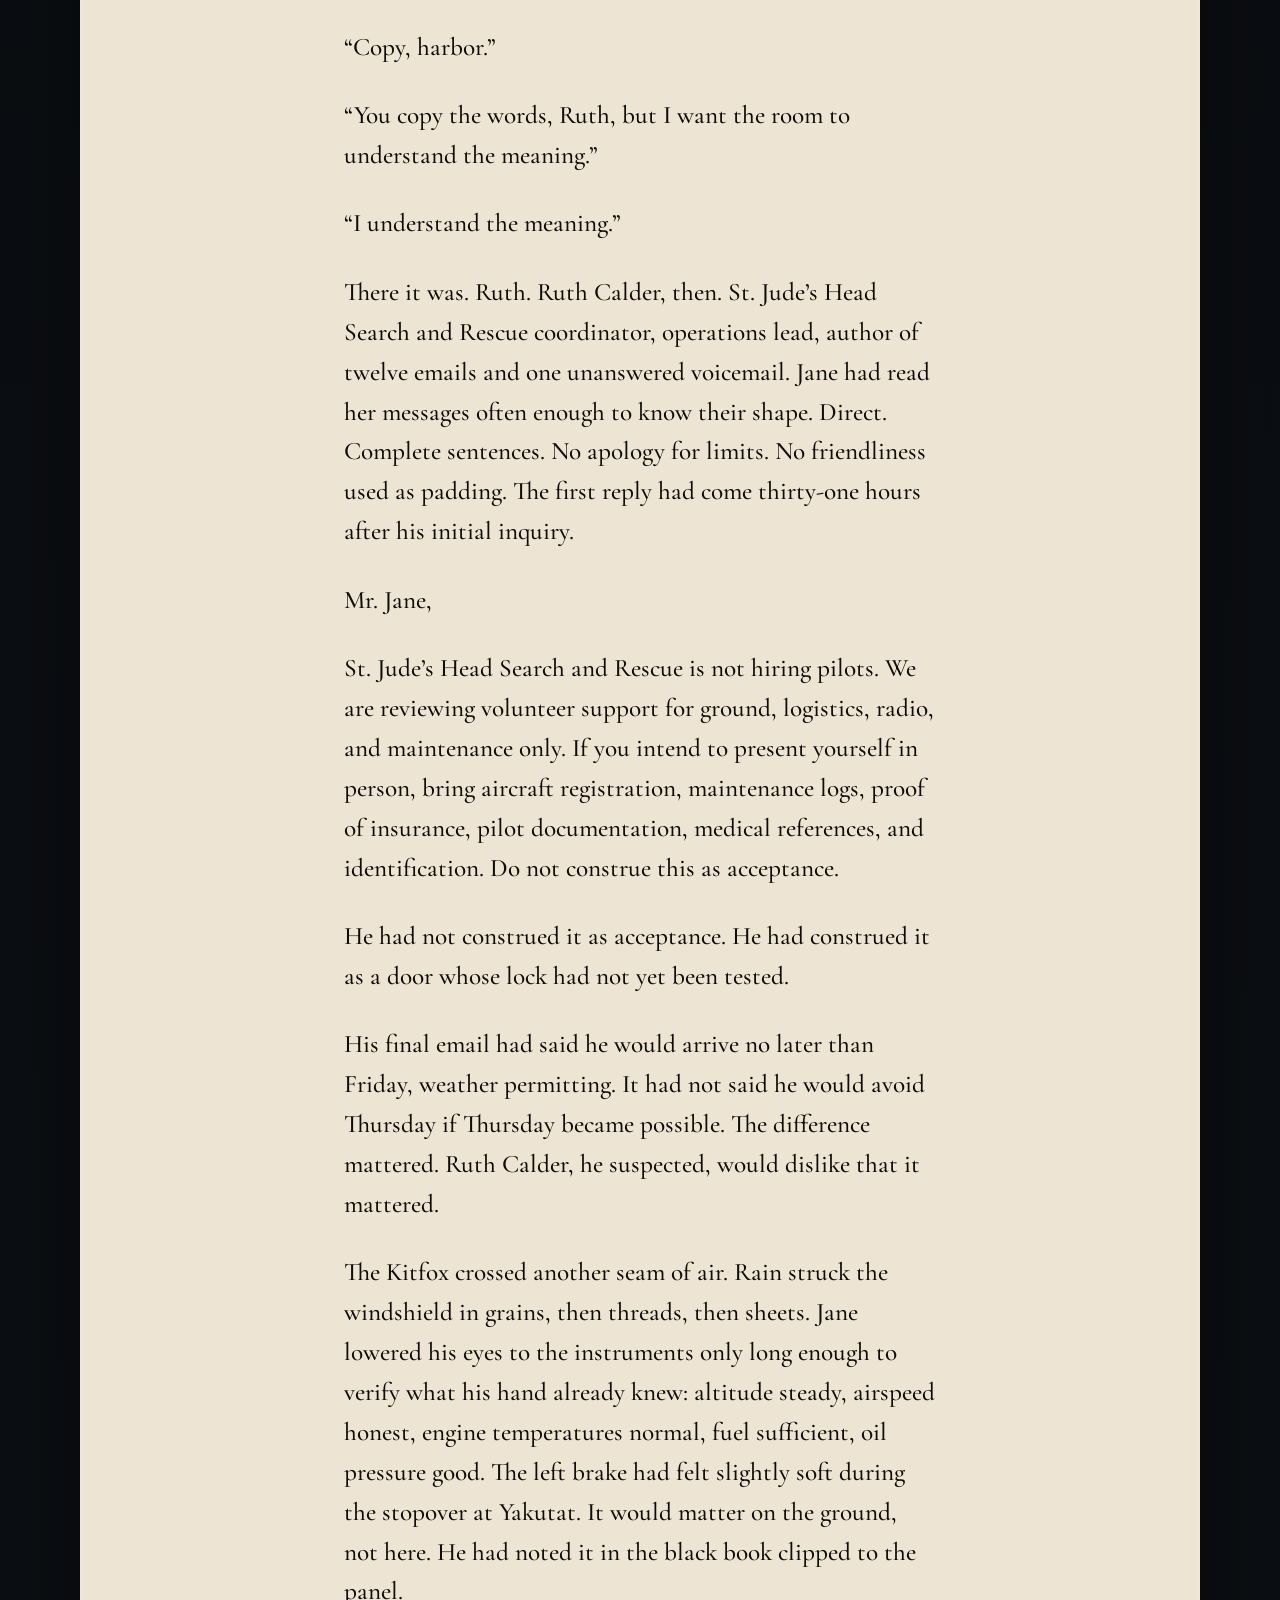
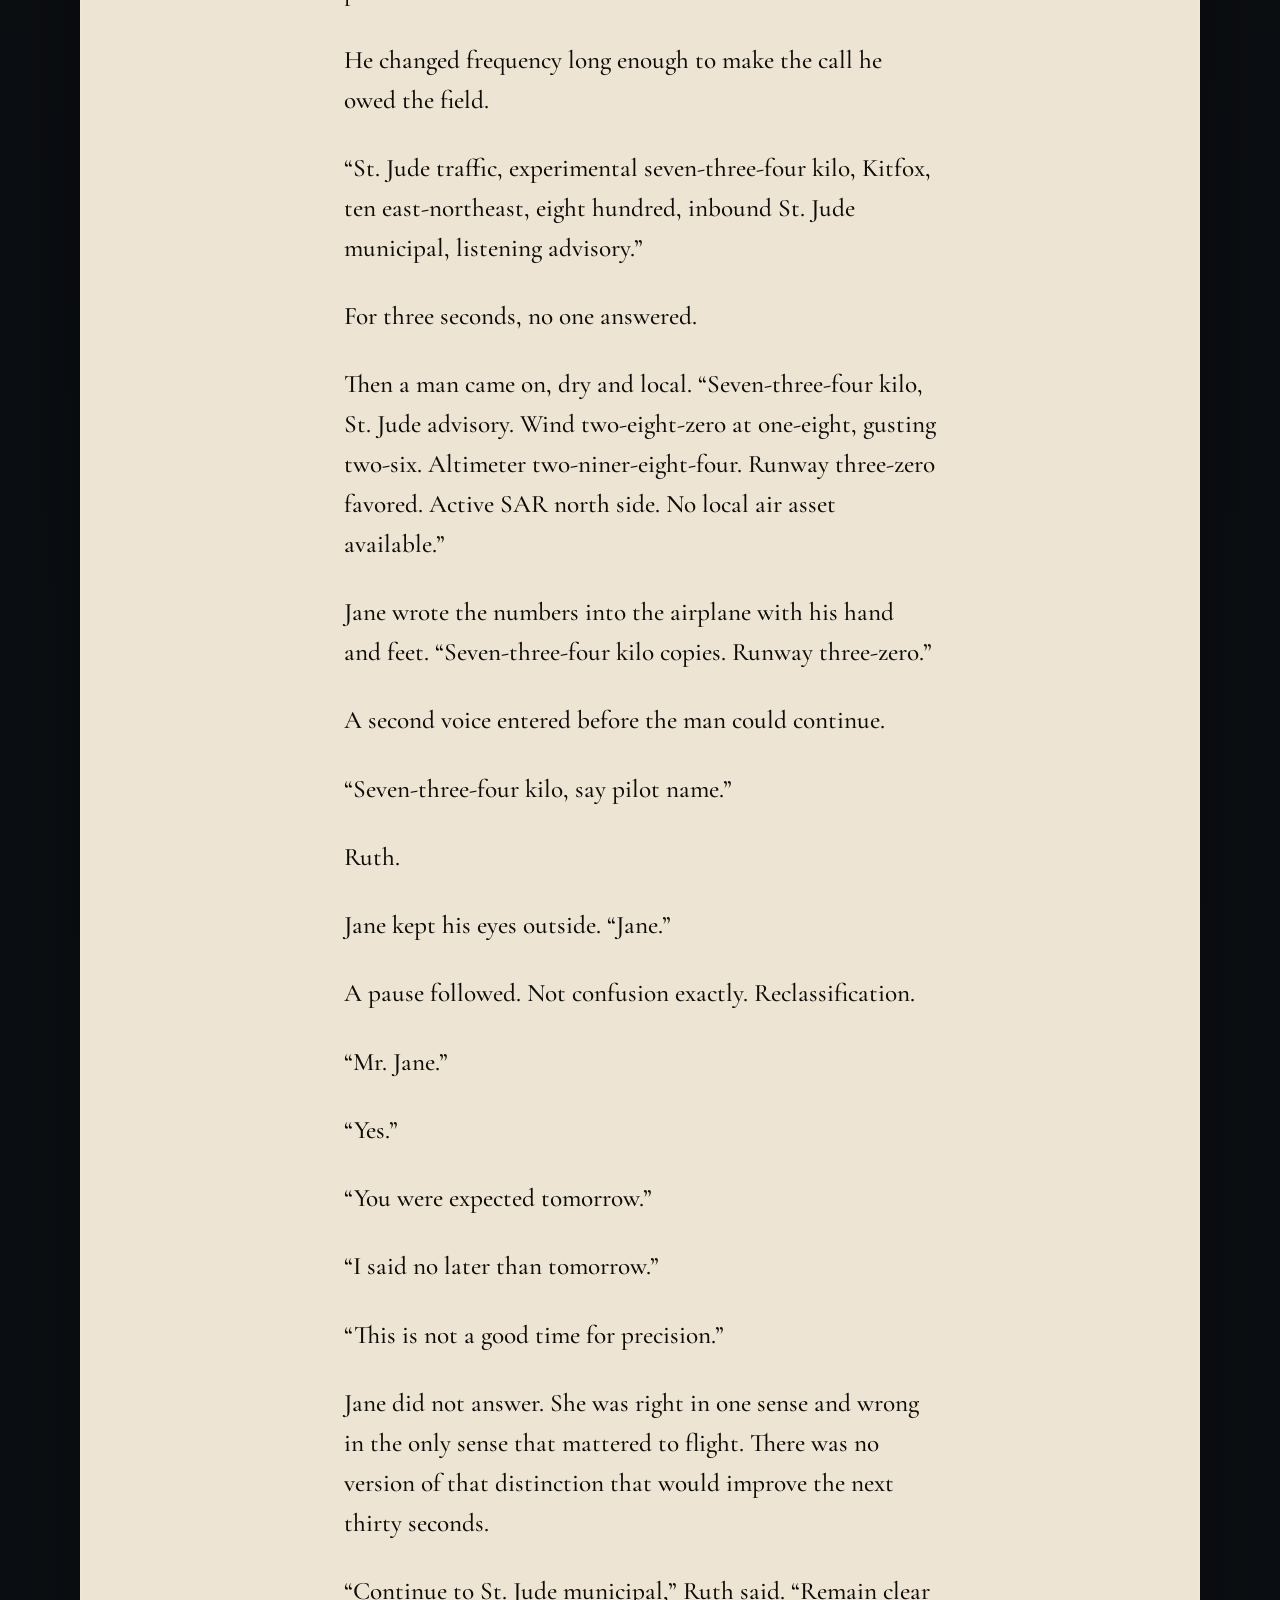
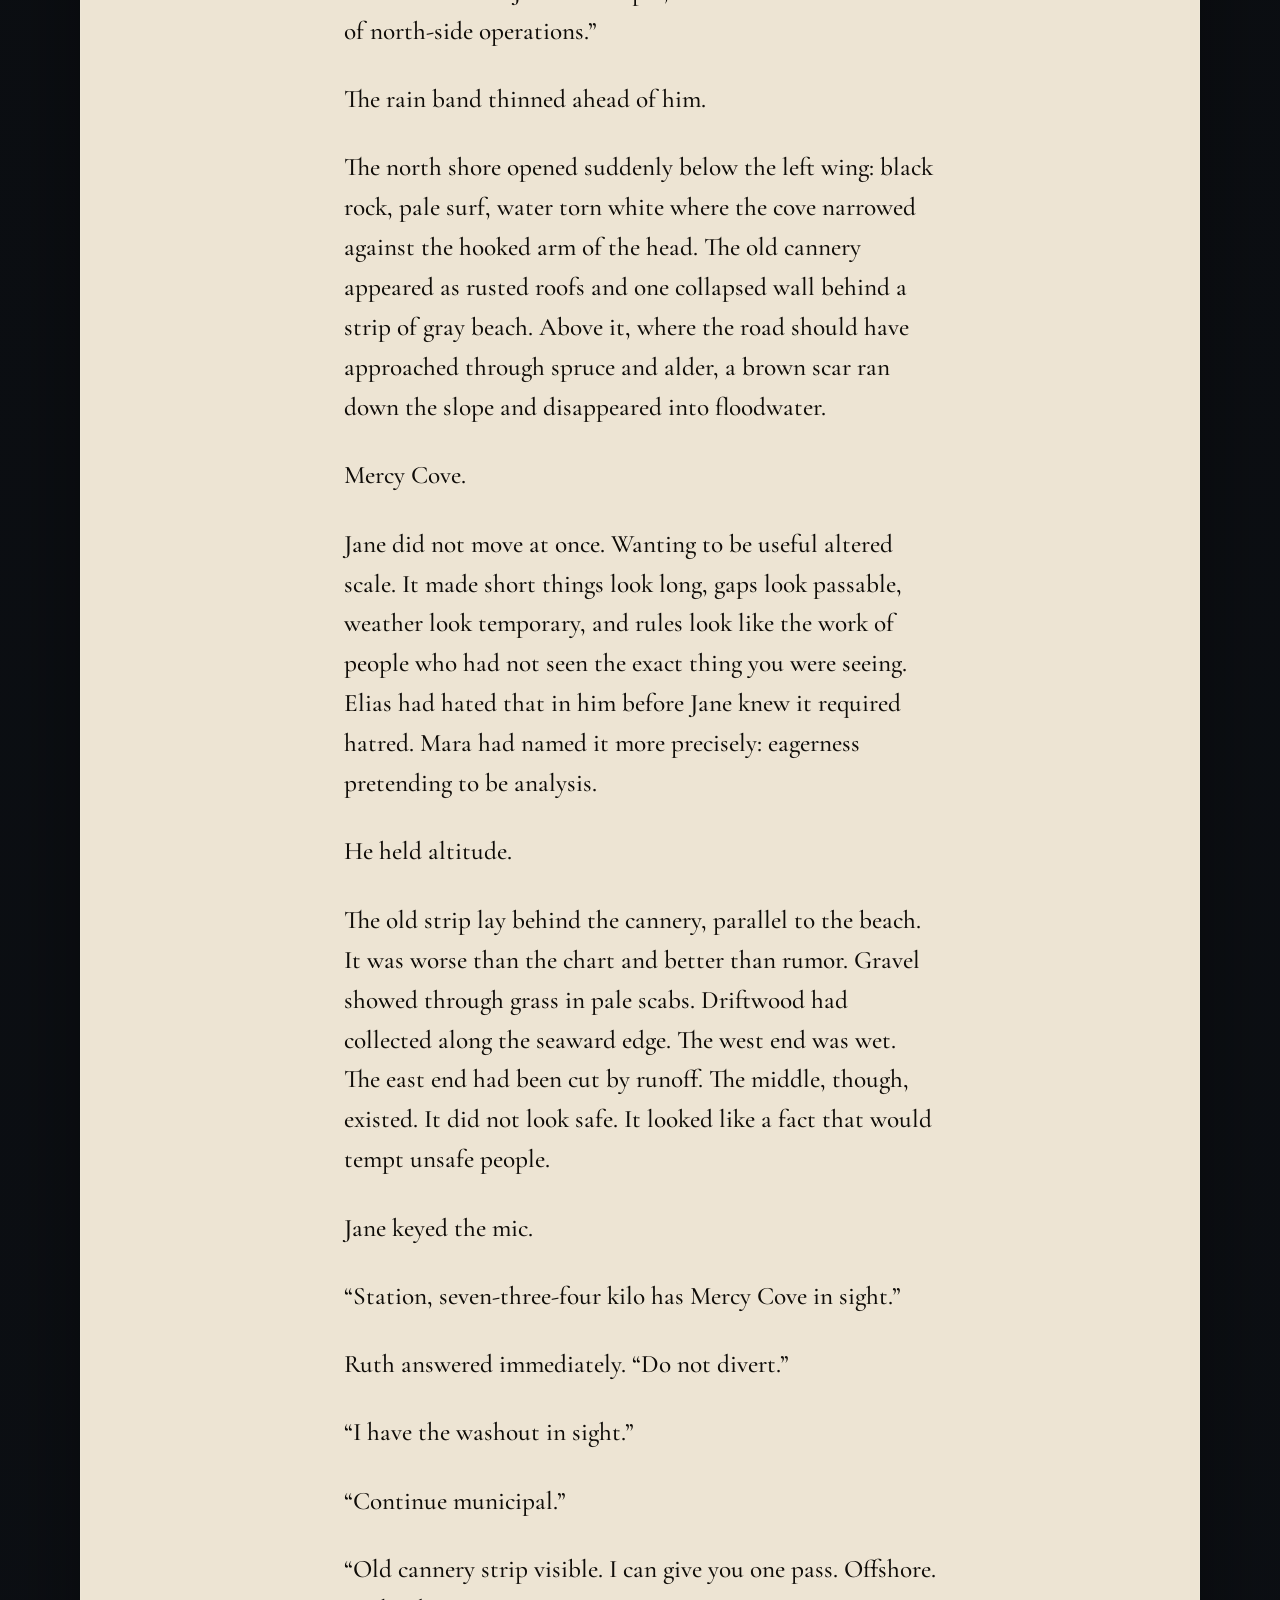
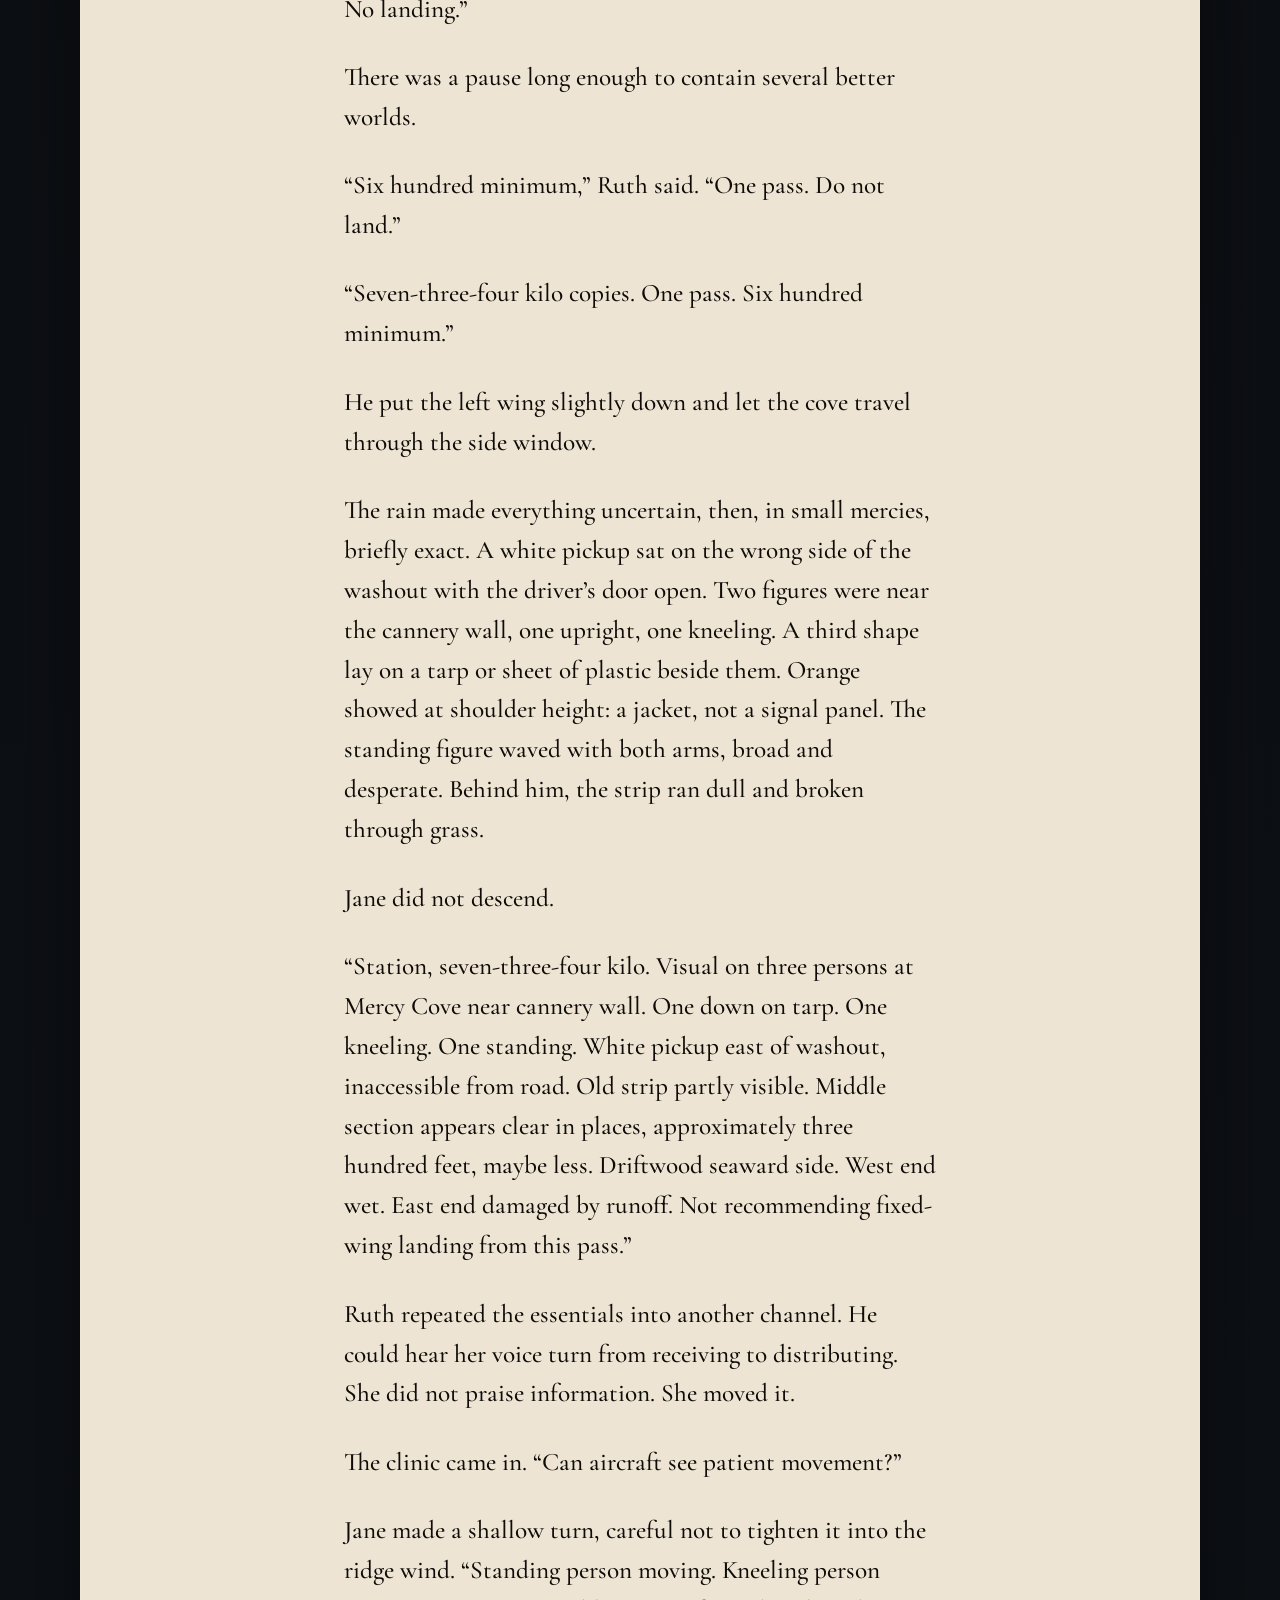
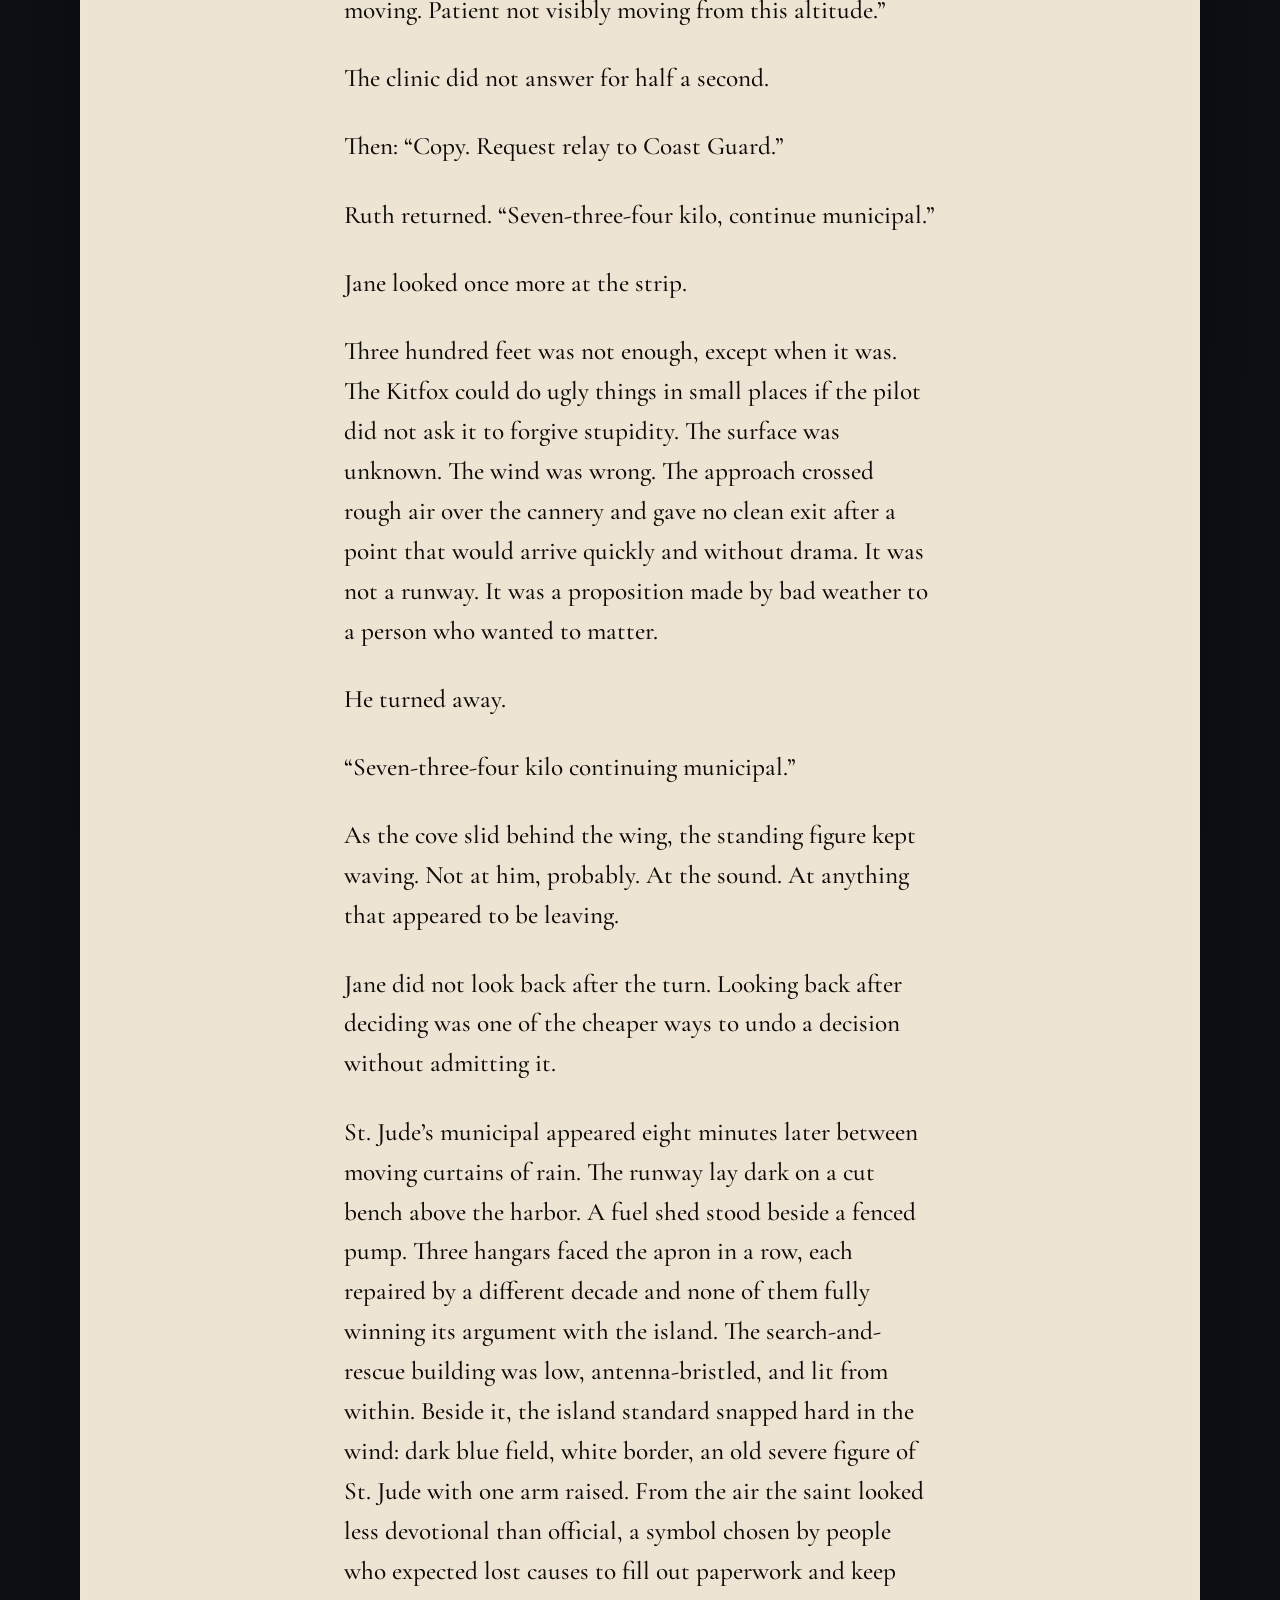
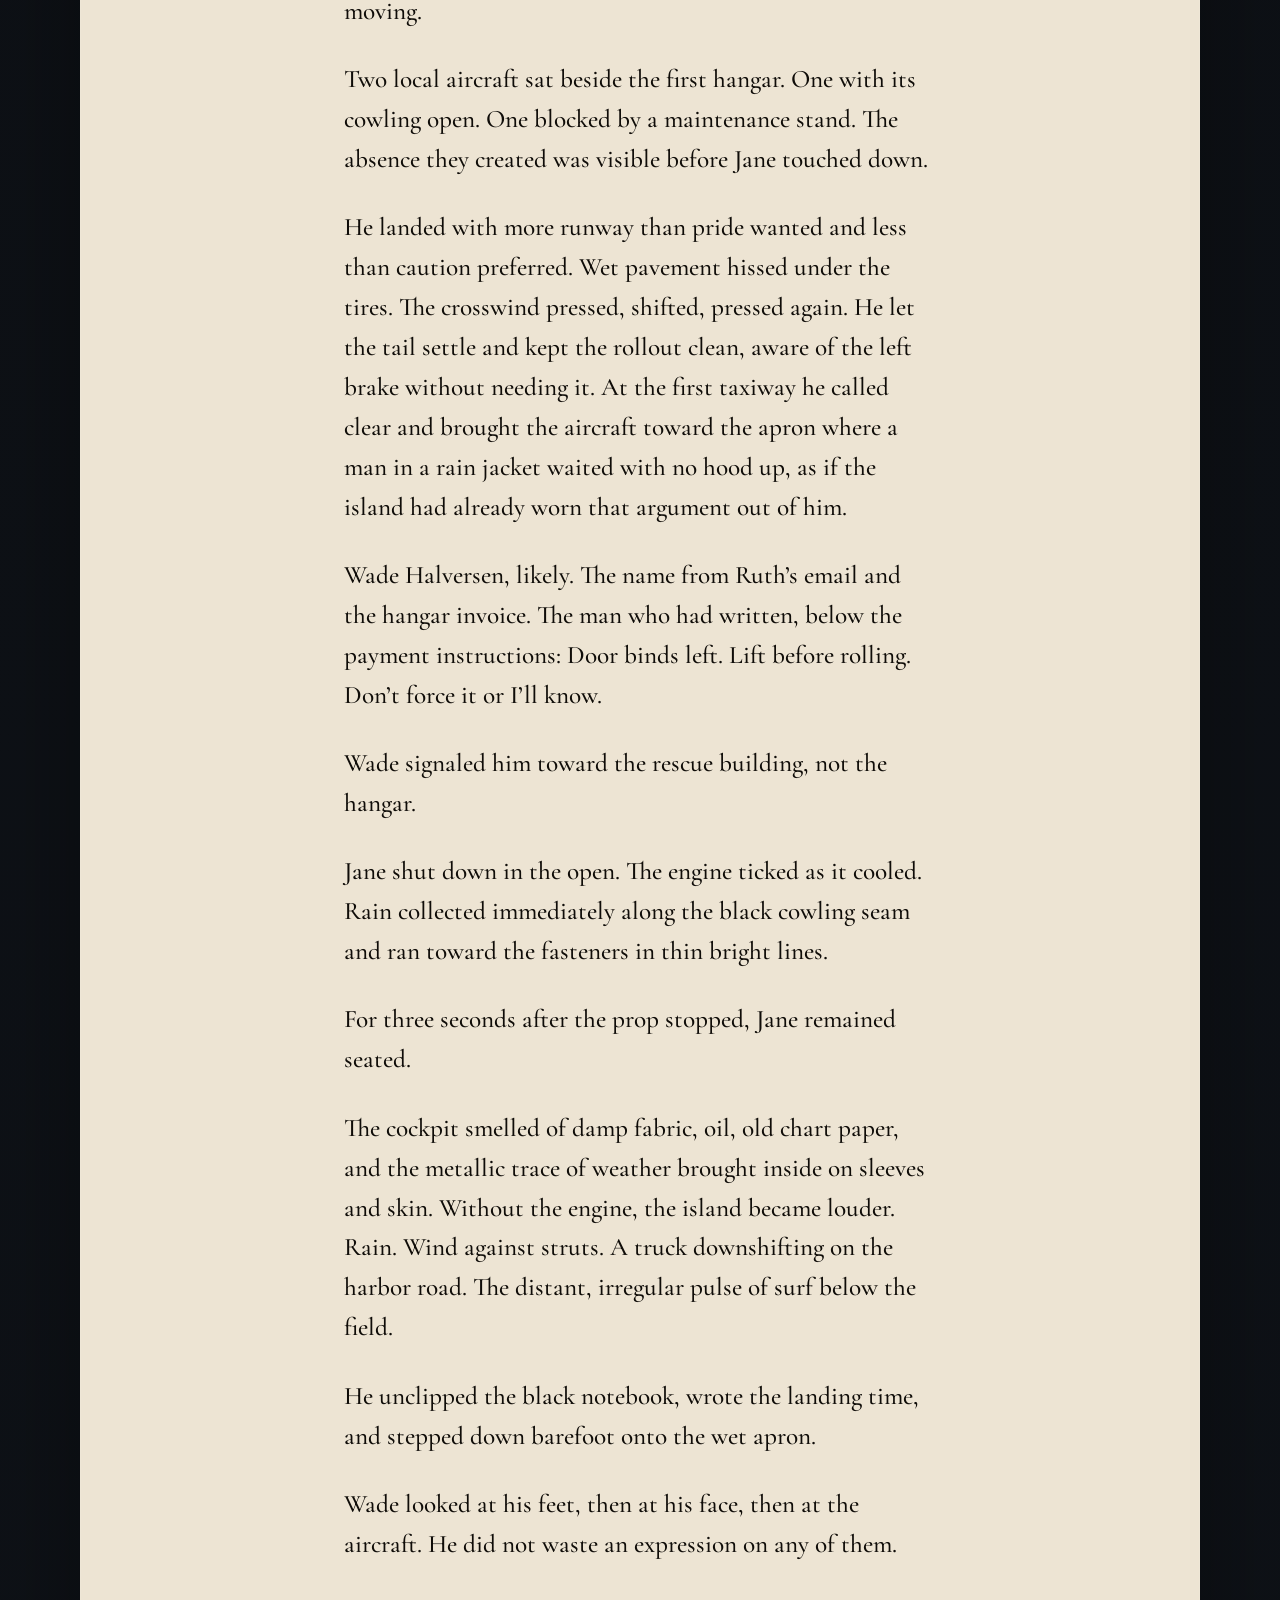
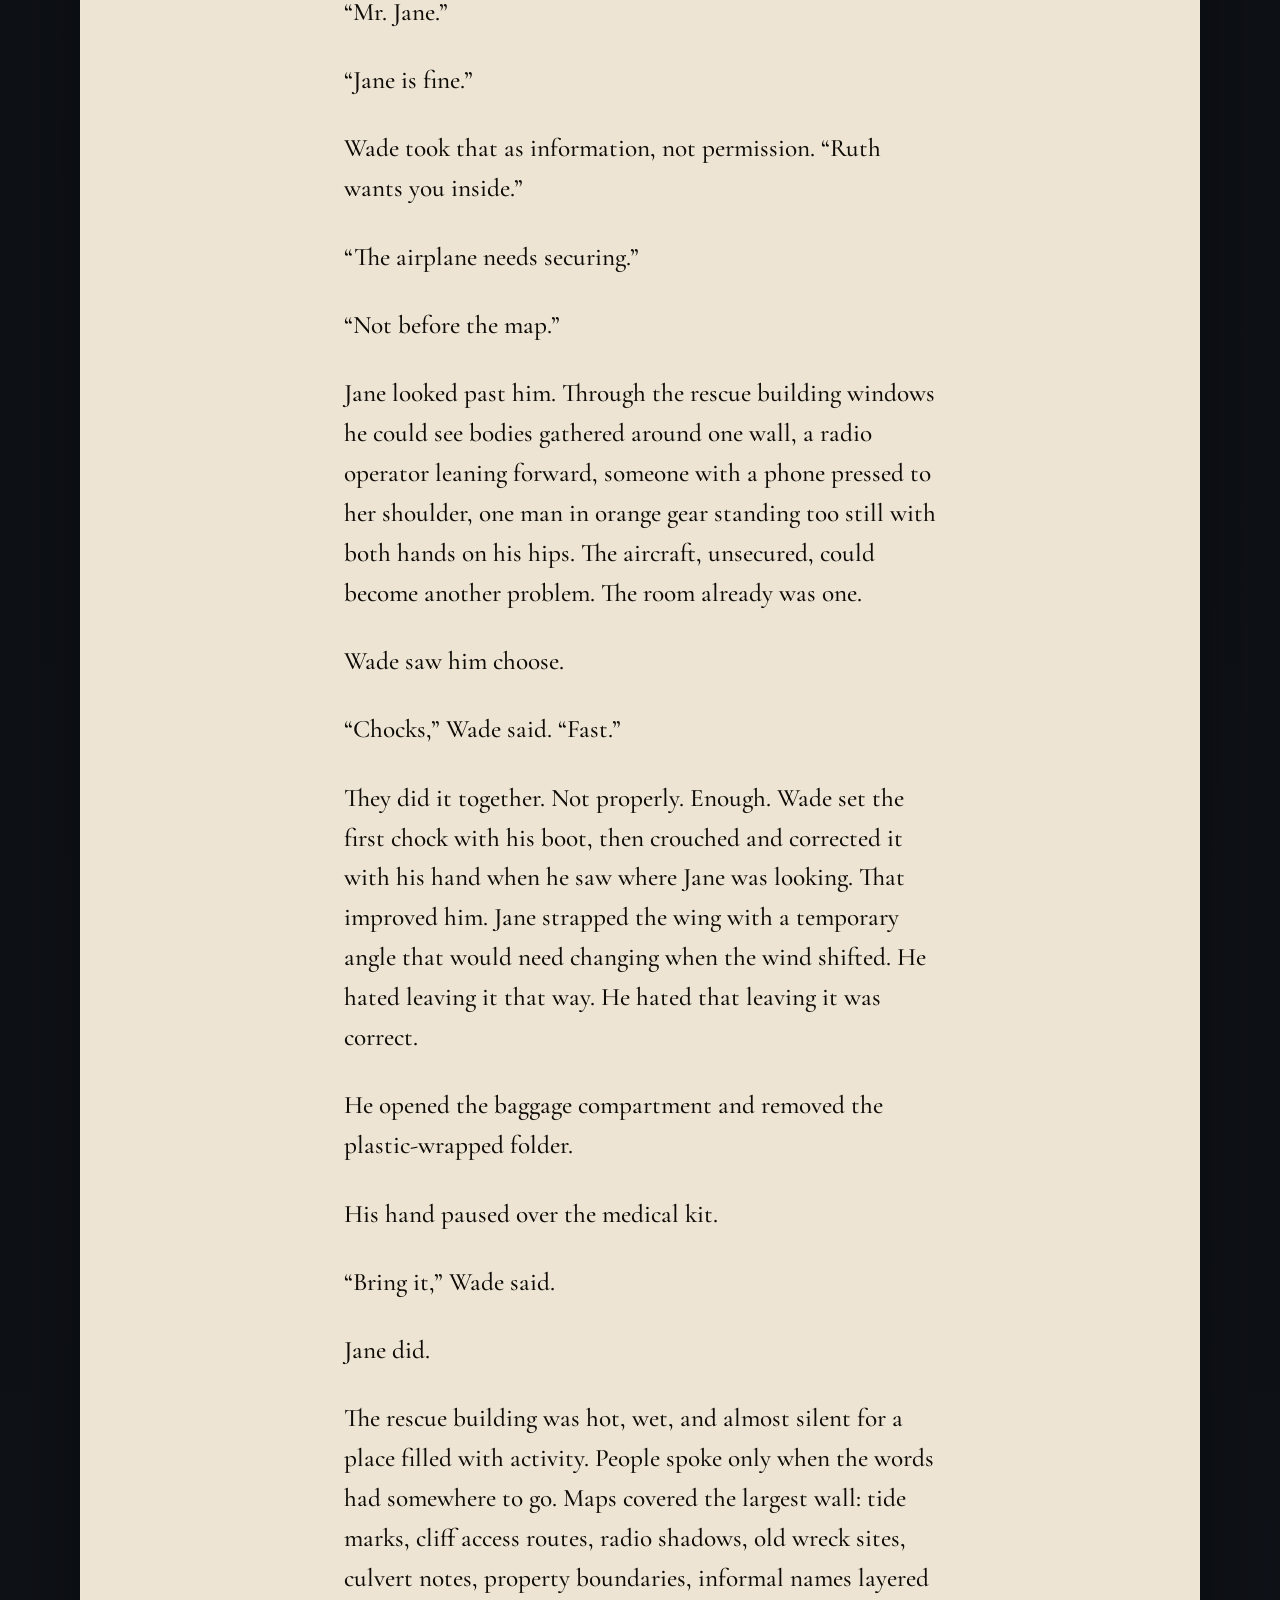
==== commit dbbc07ae: "Make chapter cards load in reader" ====
--- a/index.html
+++ b/index.html
@@ -37,14 +37,14 @@
           <h2 id="chapter-list-title">Chapters</h2>
         </div>
         <div class="chapter-list">
-          <a class="chapter-row" href="#chapter">
+          <a class="chapter-row active" href="#chapter-1" data-chapter="1">
             <span class="chapter-number">01</span>
             <span>
               <strong>St. Jude’s Head</strong>
               <em>Jane enters the island during the Mercy Cove emergency.</em>
             </span>
           </a>
-          <a class="chapter-row" href="manuscript/chapter-02-the-paper-door.md">
+          <a class="chapter-row" href="#chapter-2" data-chapter="2">
             <span class="chapter-number">02</span>
             <span>
               <strong>The Paper Door</strong>
@@ -56,8 +56,8 @@
 
       <article id="chapter" class="chapter" aria-live="polite">
         <div class="chapter-title-card">
-          <p class="section-kicker">Chapter One</p>
-          <h2>St. Jude’s Head</h2>
+          <p id="chapter-kicker" class="section-kicker">Chapter One</p>
+          <h2 id="chapter-heading">St. Jude’s Head</h2>
           <p class="chapter-note">The formatted manuscript is loaded from the canonical Markdown file in <code>manuscript/</code>.</p>
         </div>
         <div id="chapter-content" class="chapter-content">
--- a/styles.css
+++ b/styles.css
@@ -155,6 +155,11 @@
   letter-spacing: -0.04em;
 }
 
+.chapter-list {
+  display: grid;
+  gap: 14px;
+}
+
 .chapter-row {
   display: grid;
   grid-template-columns: auto 1fr;
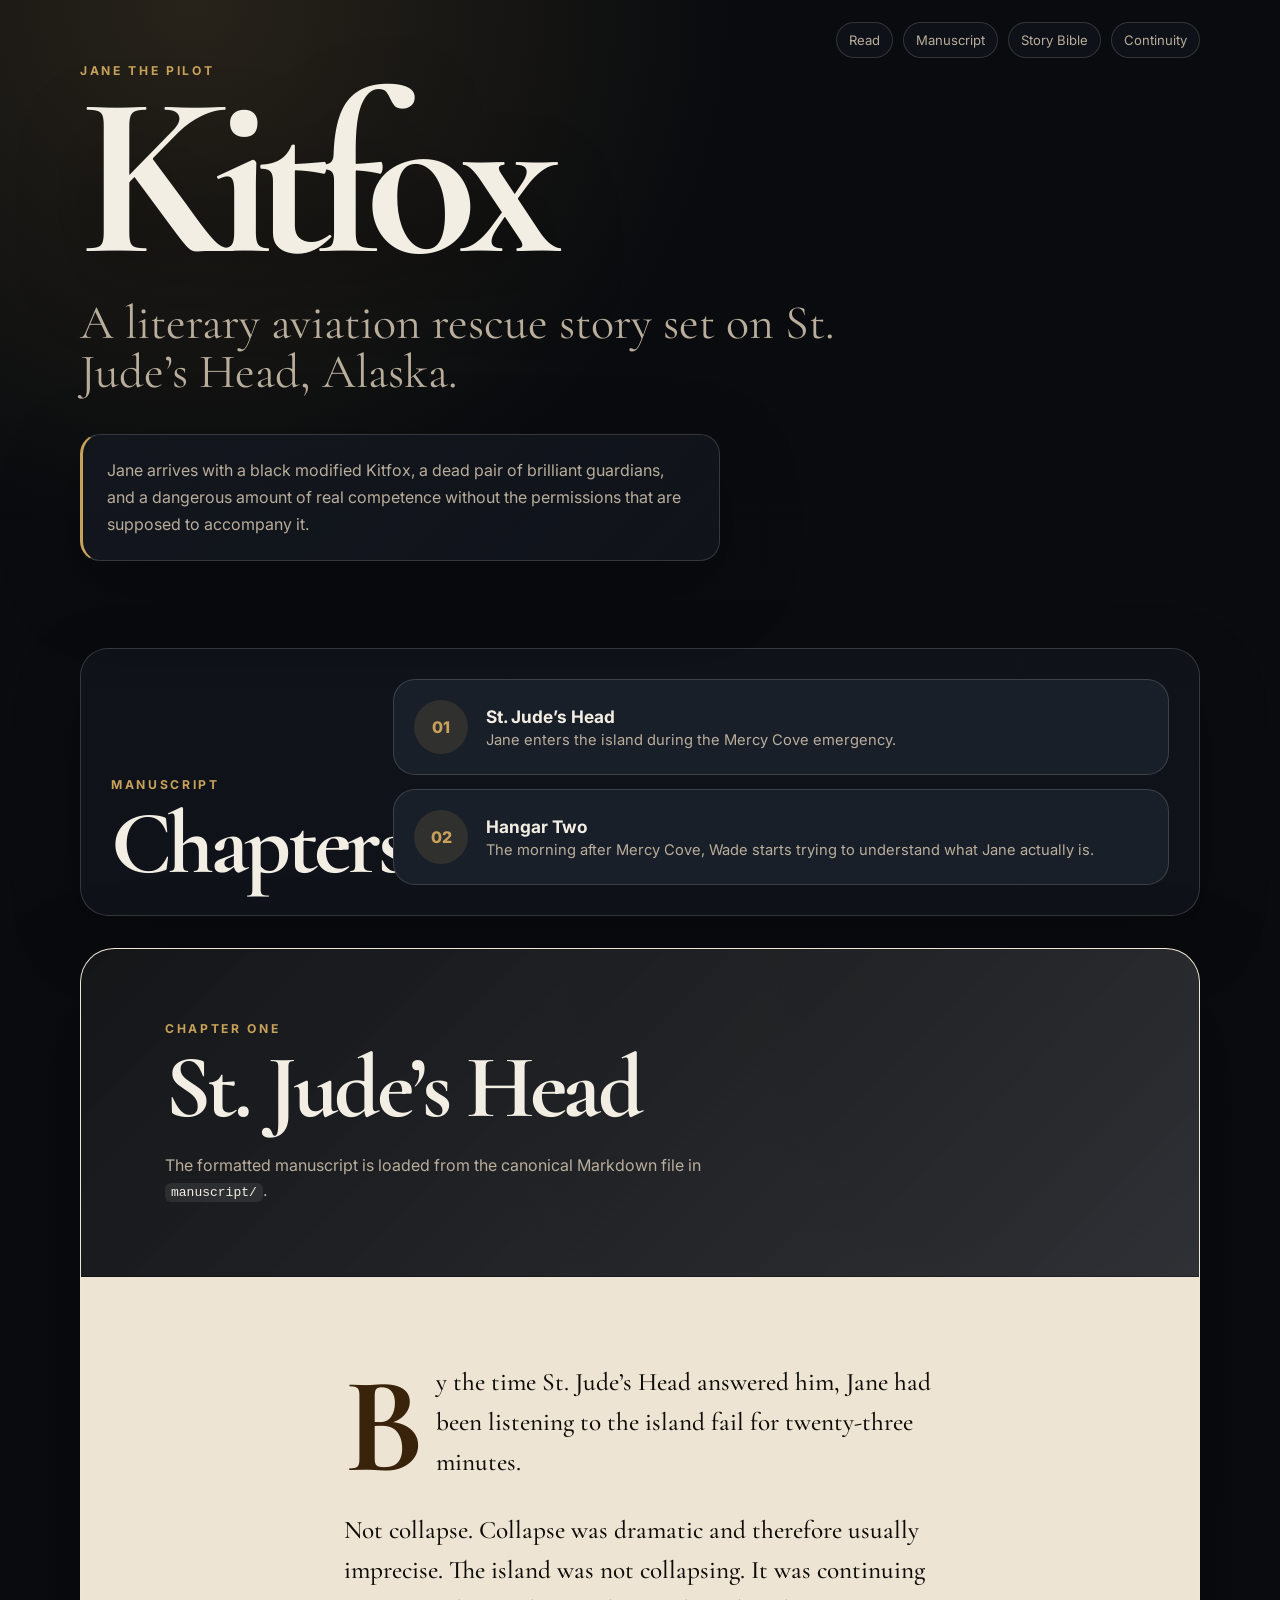
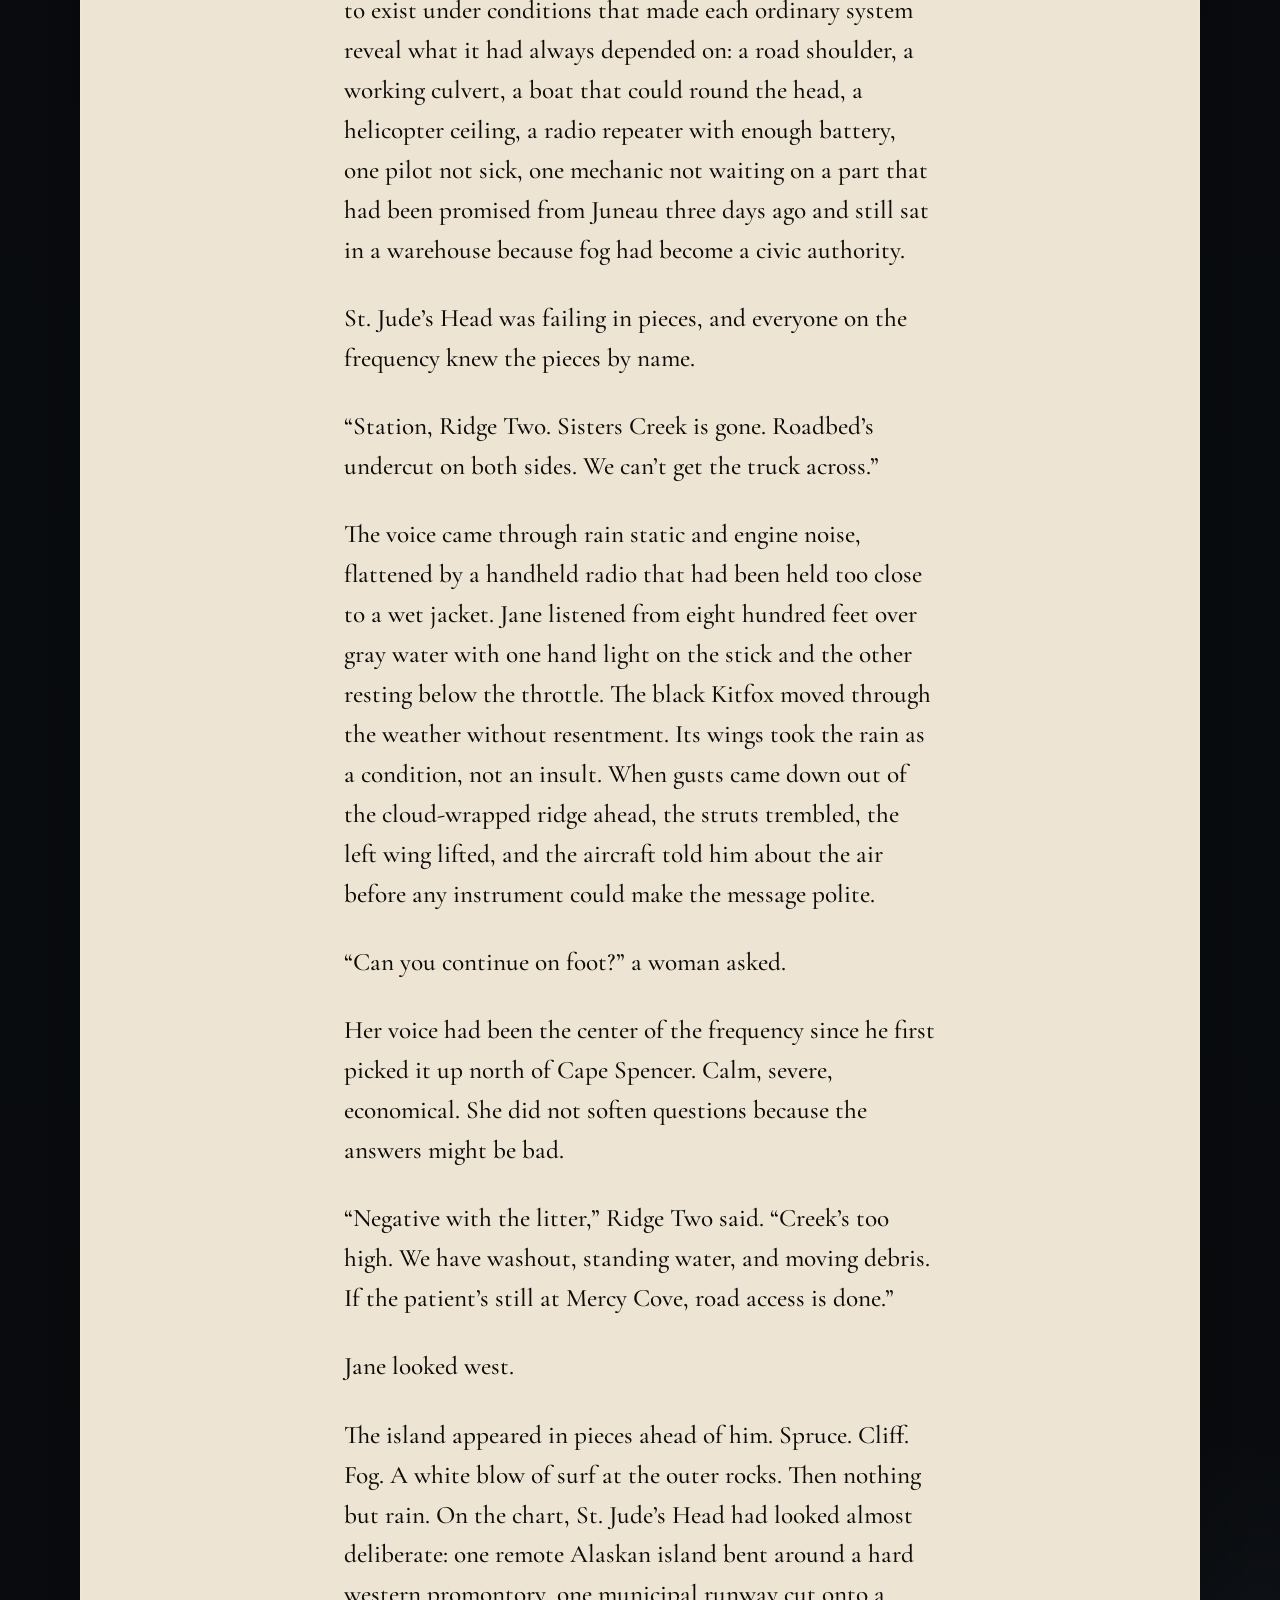
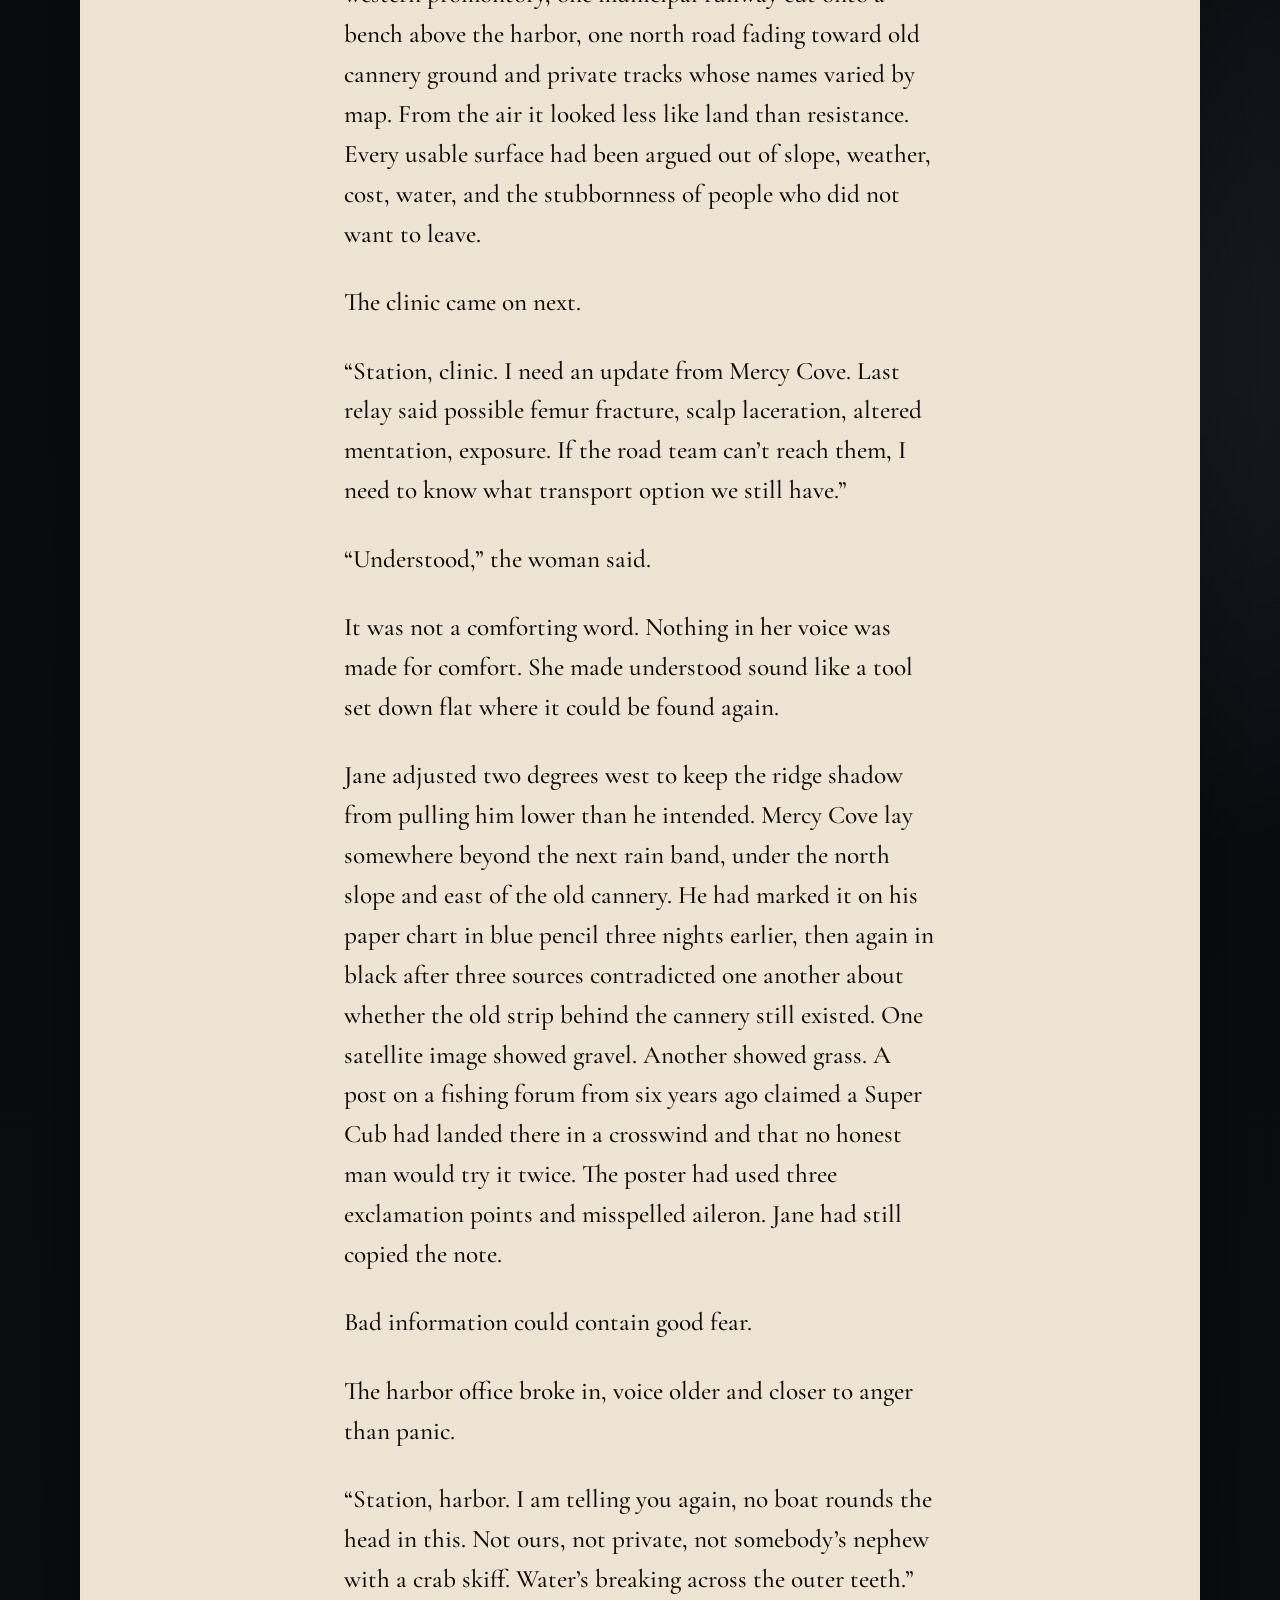
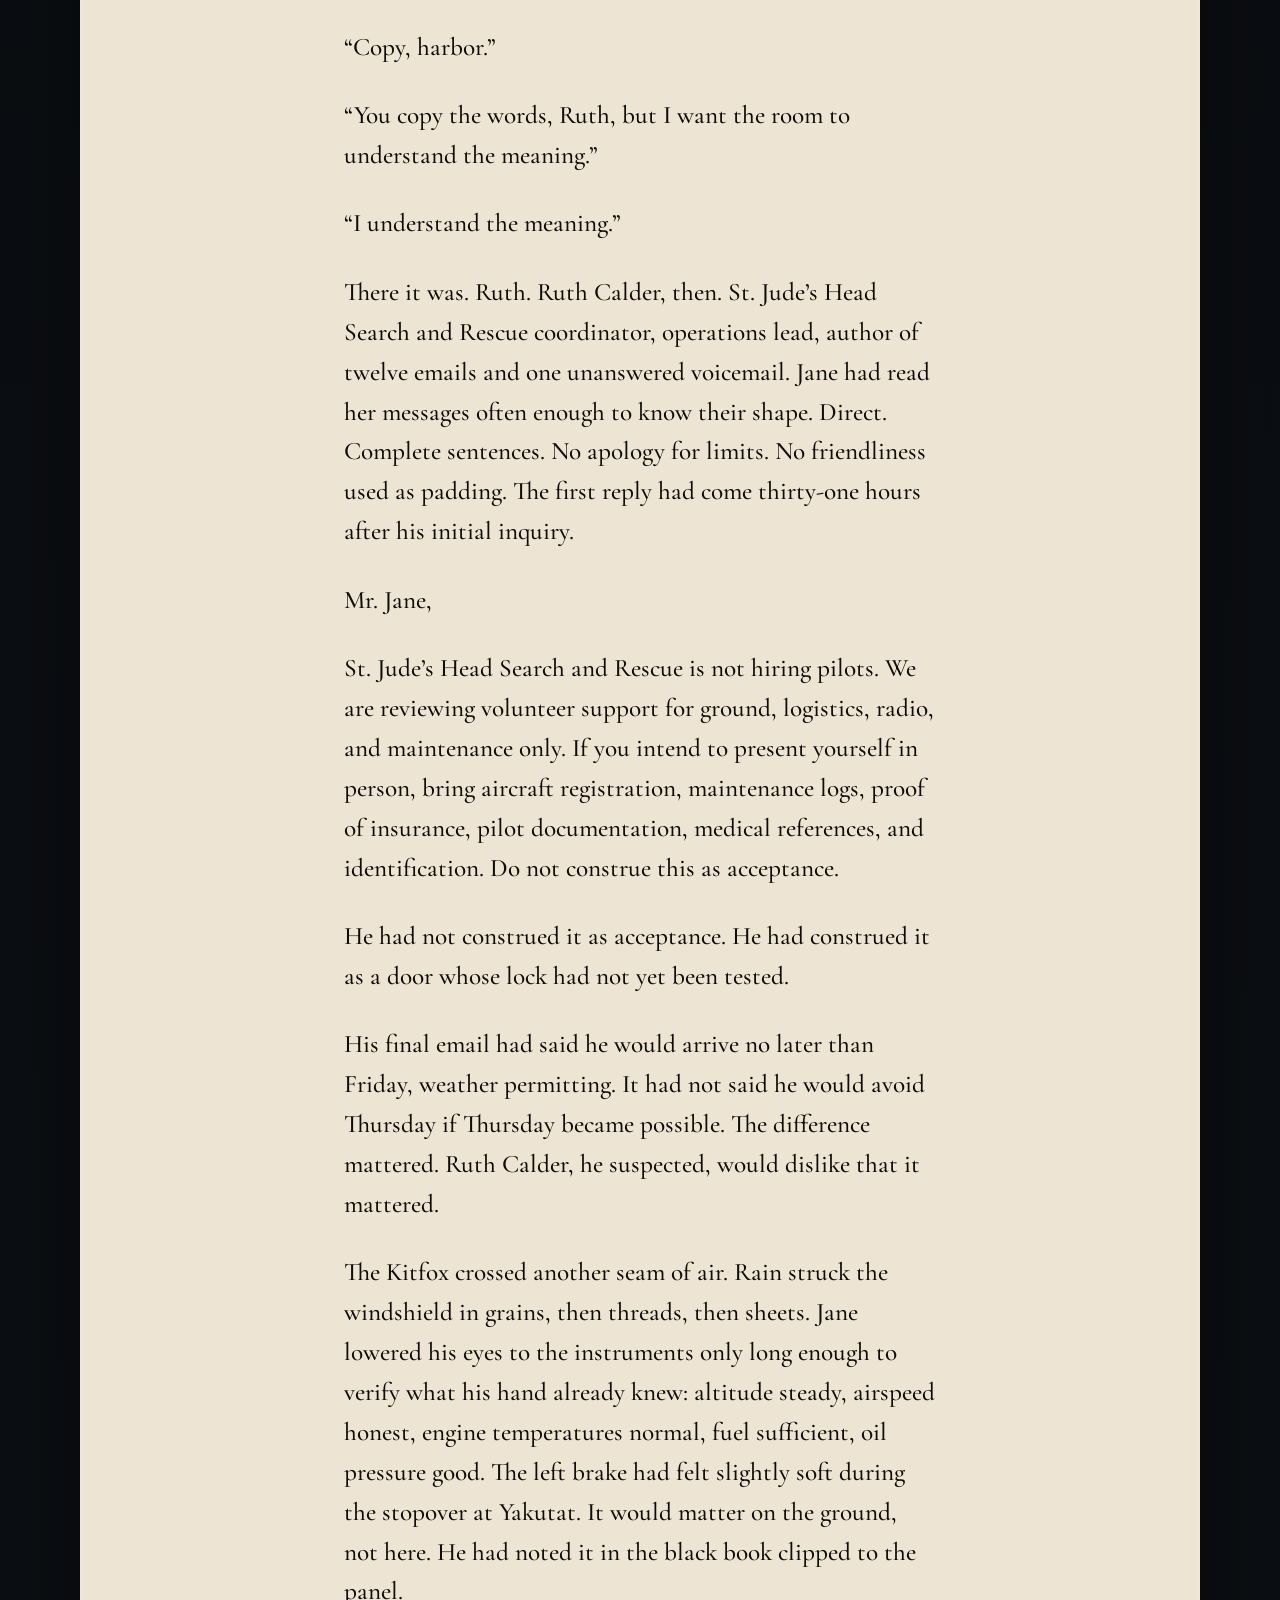
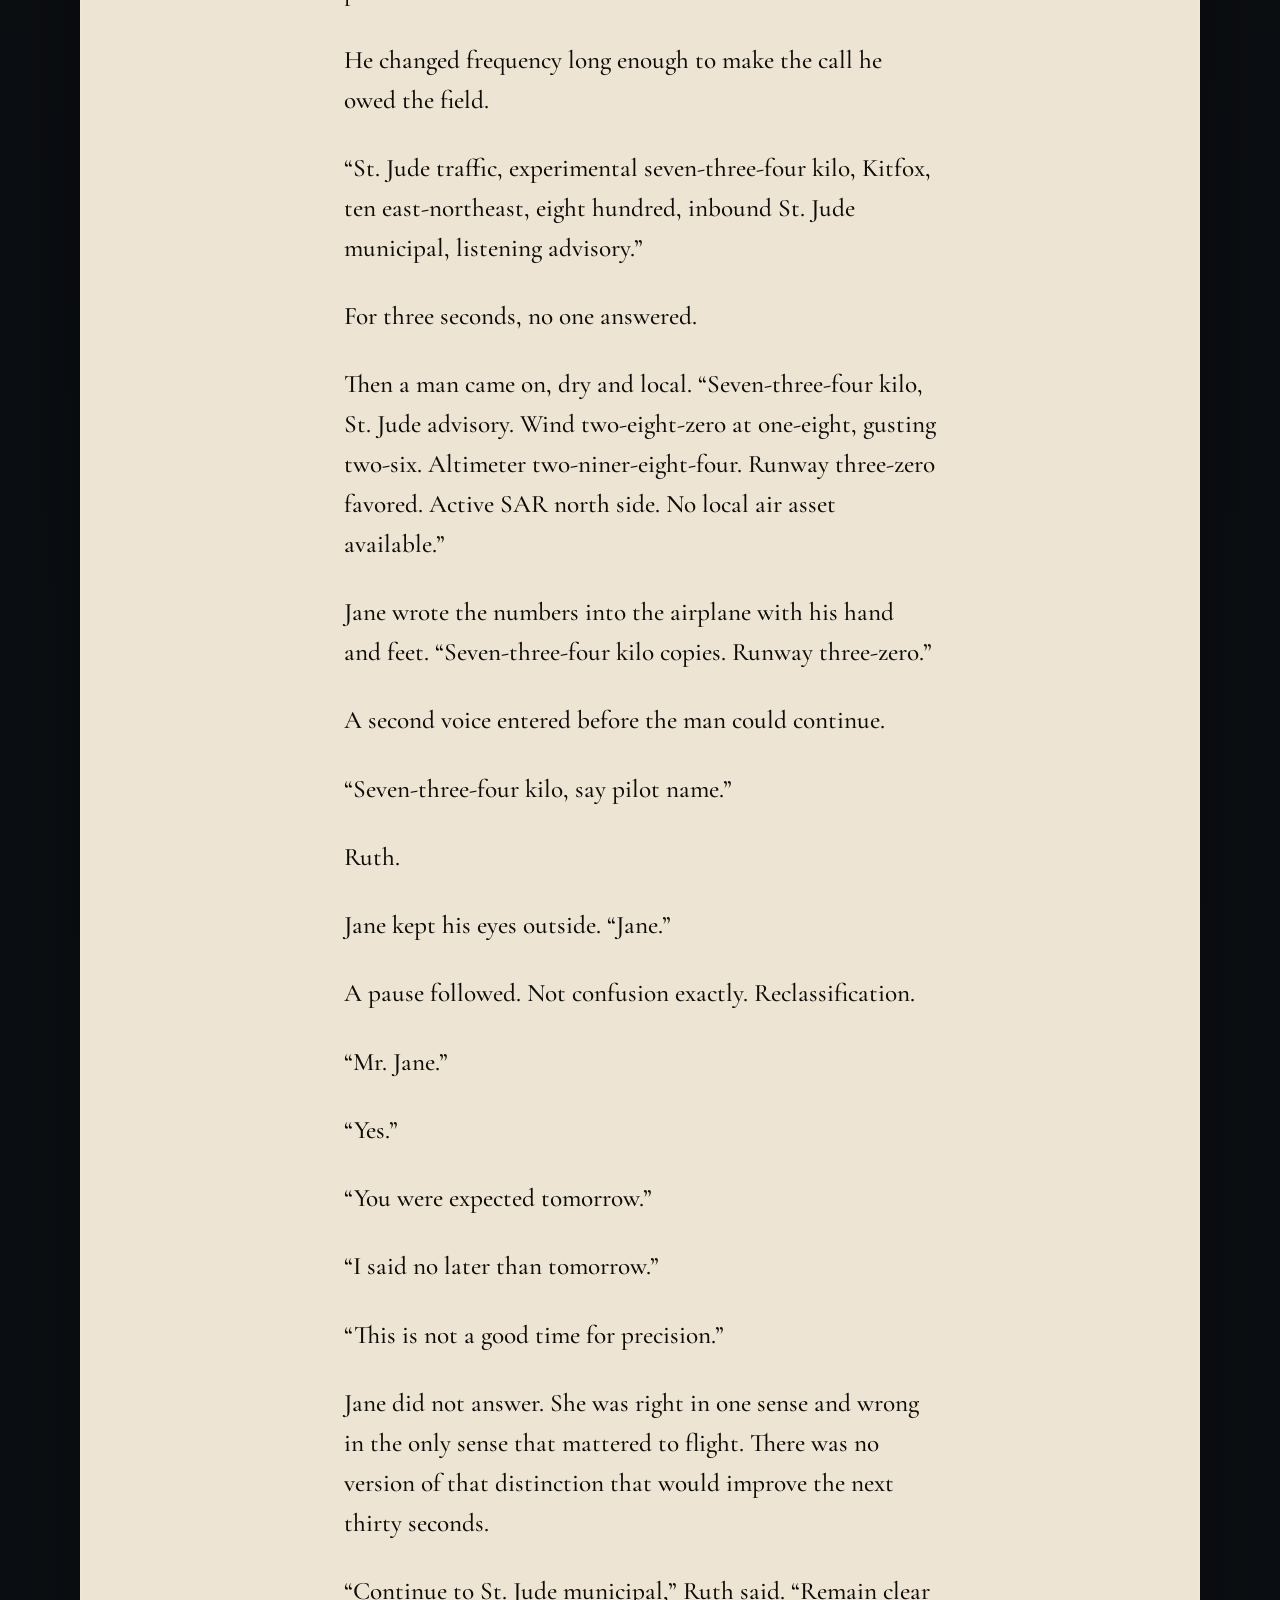
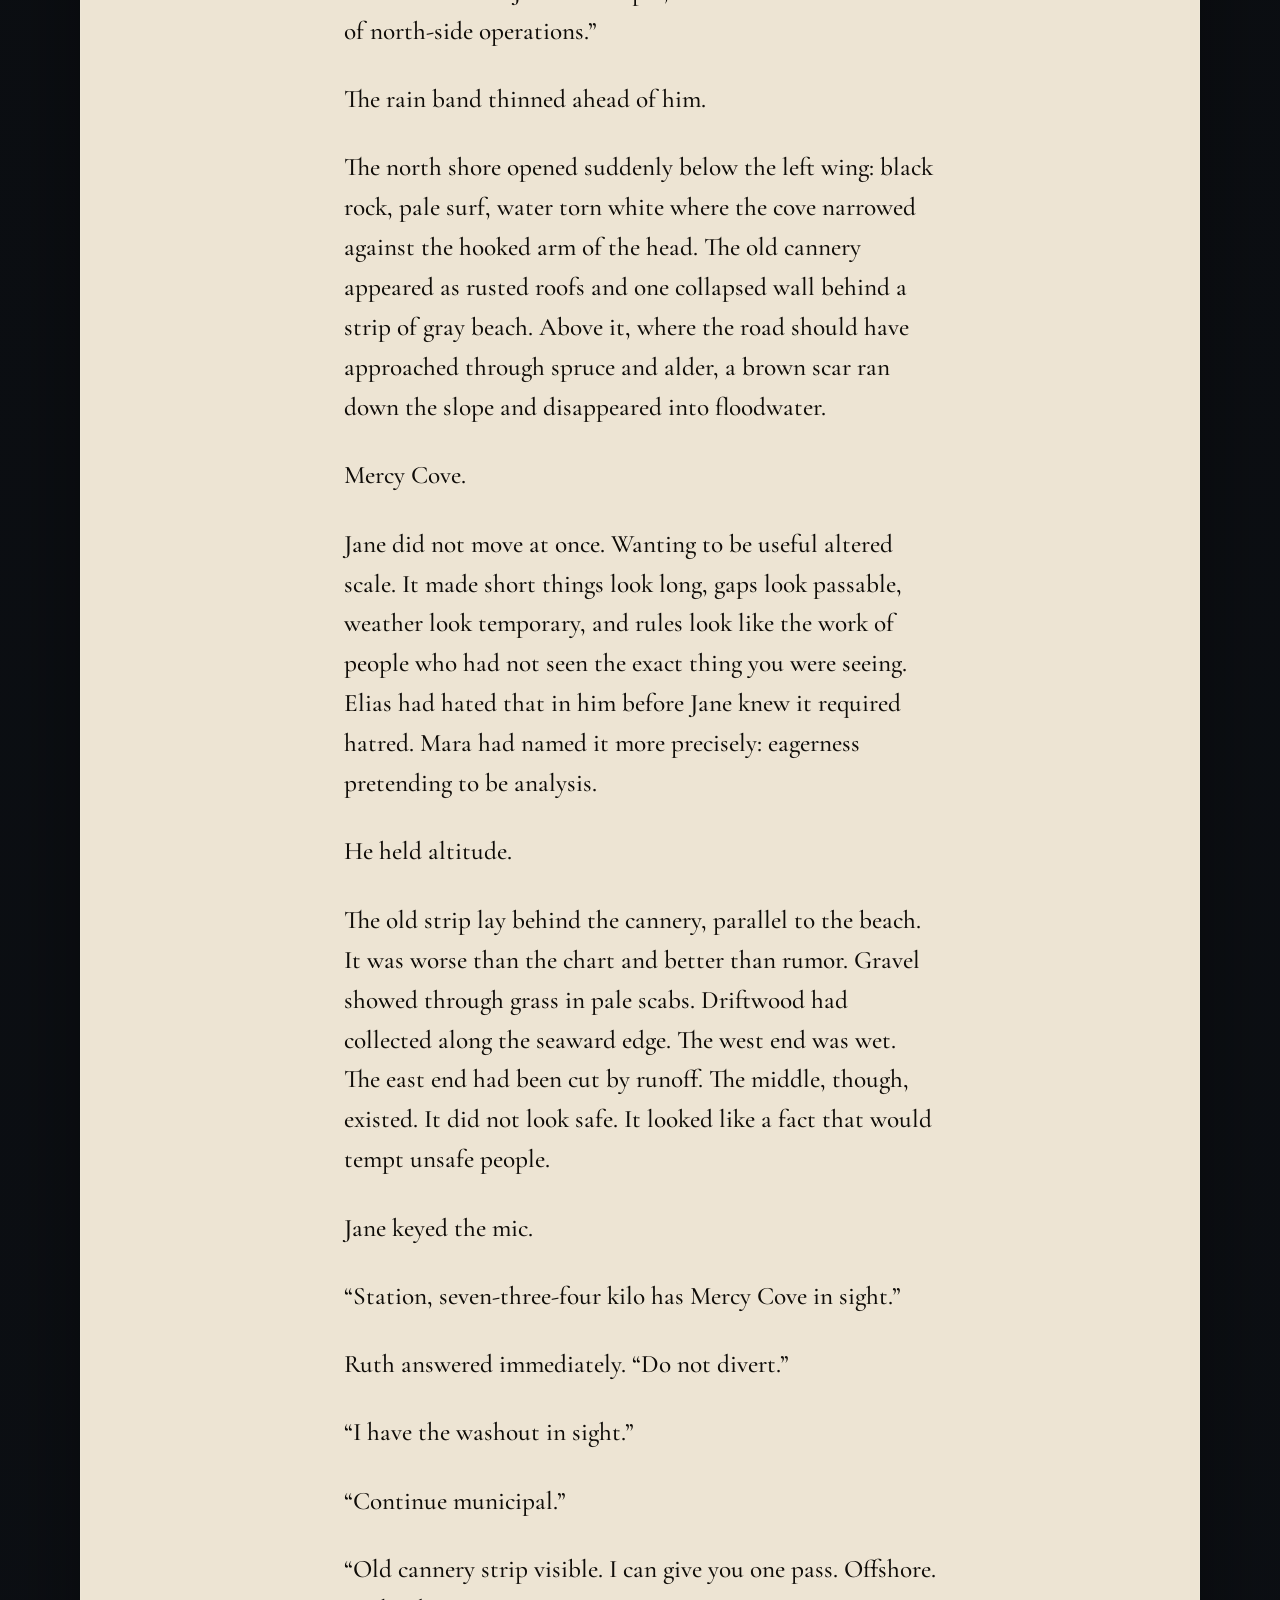
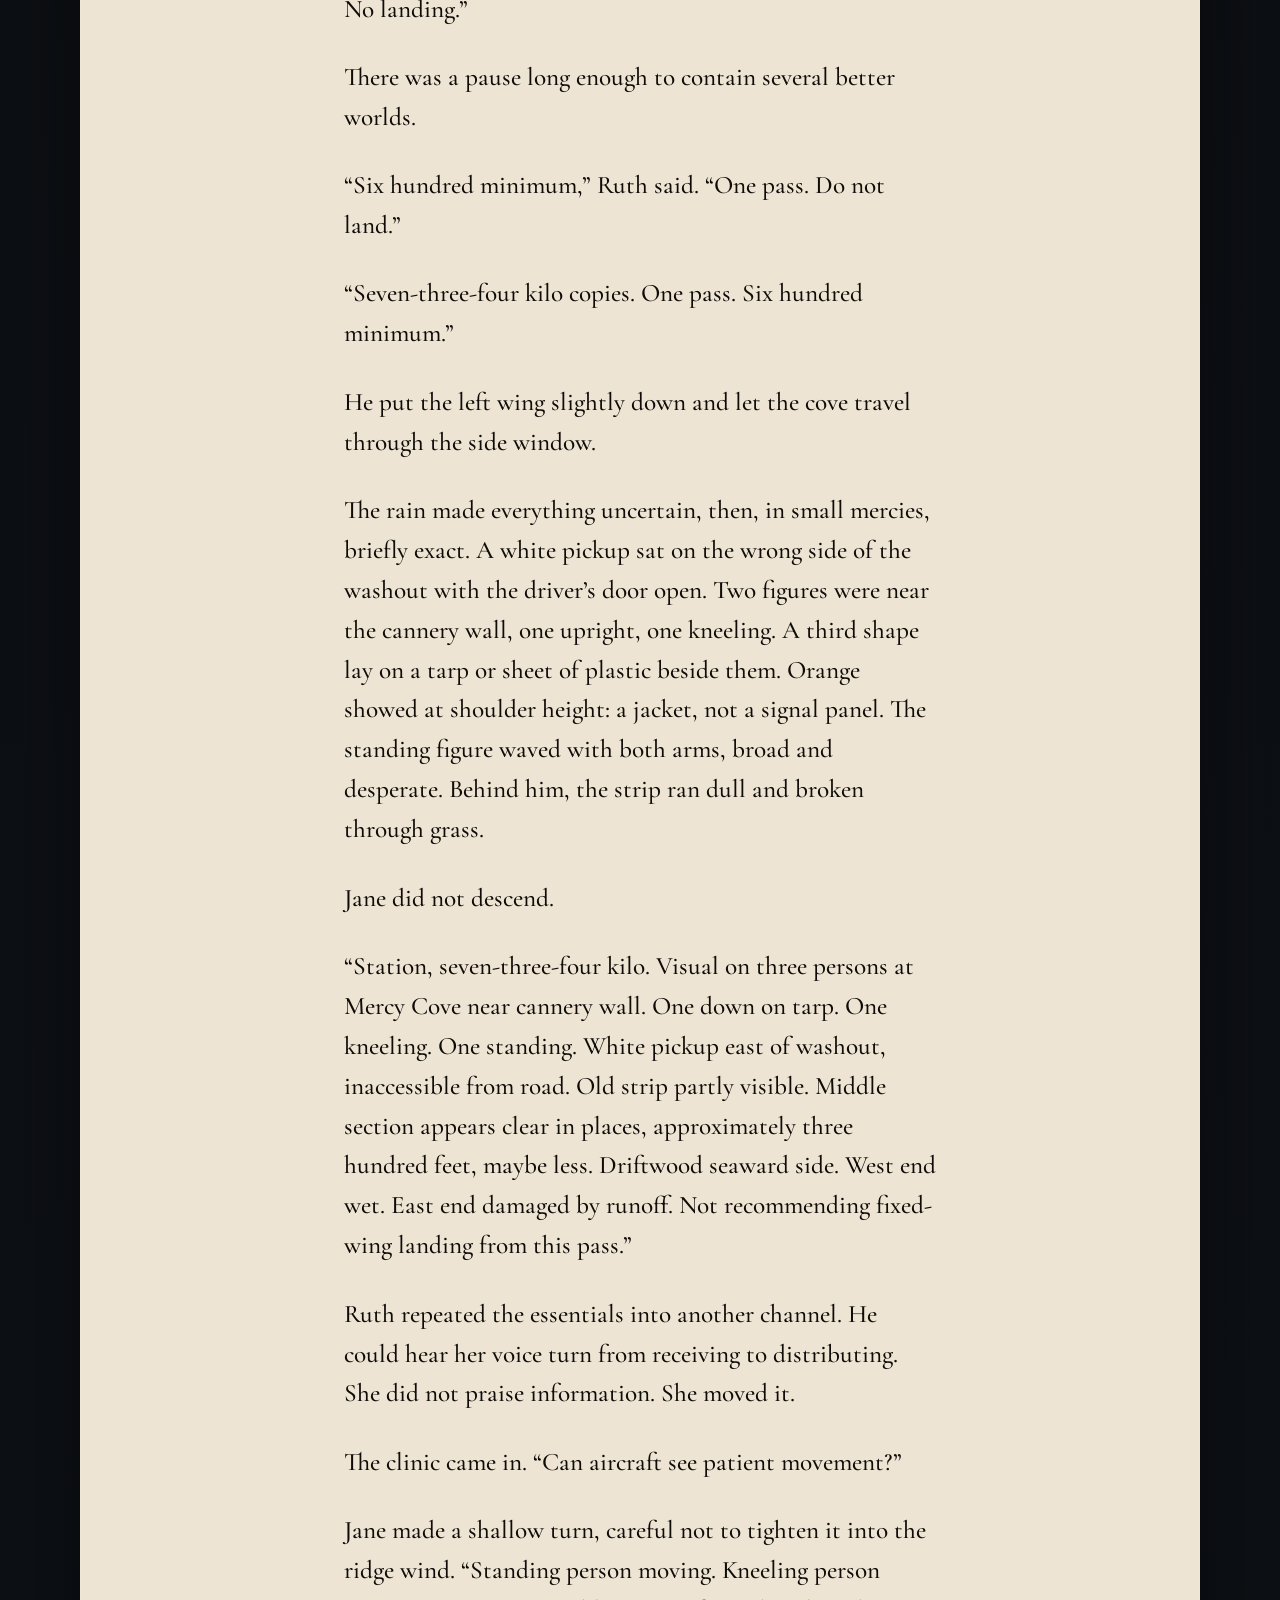
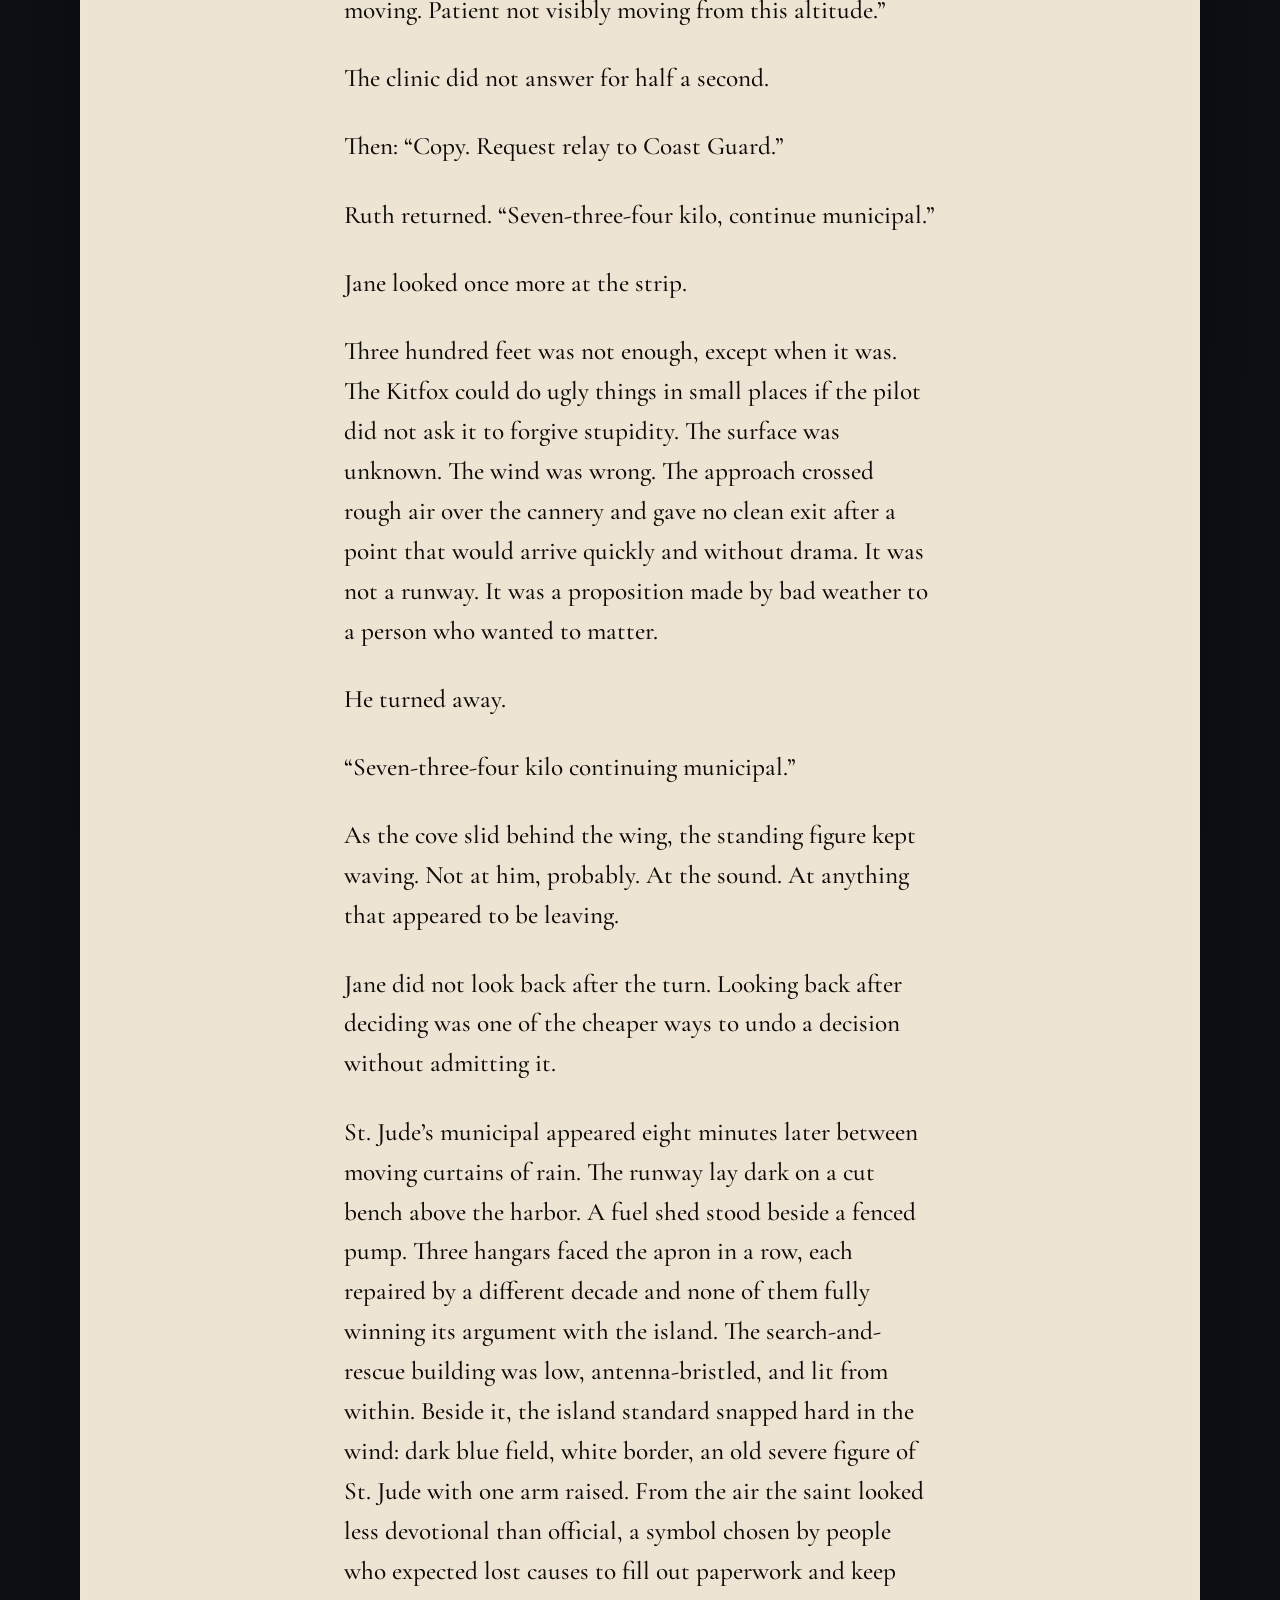
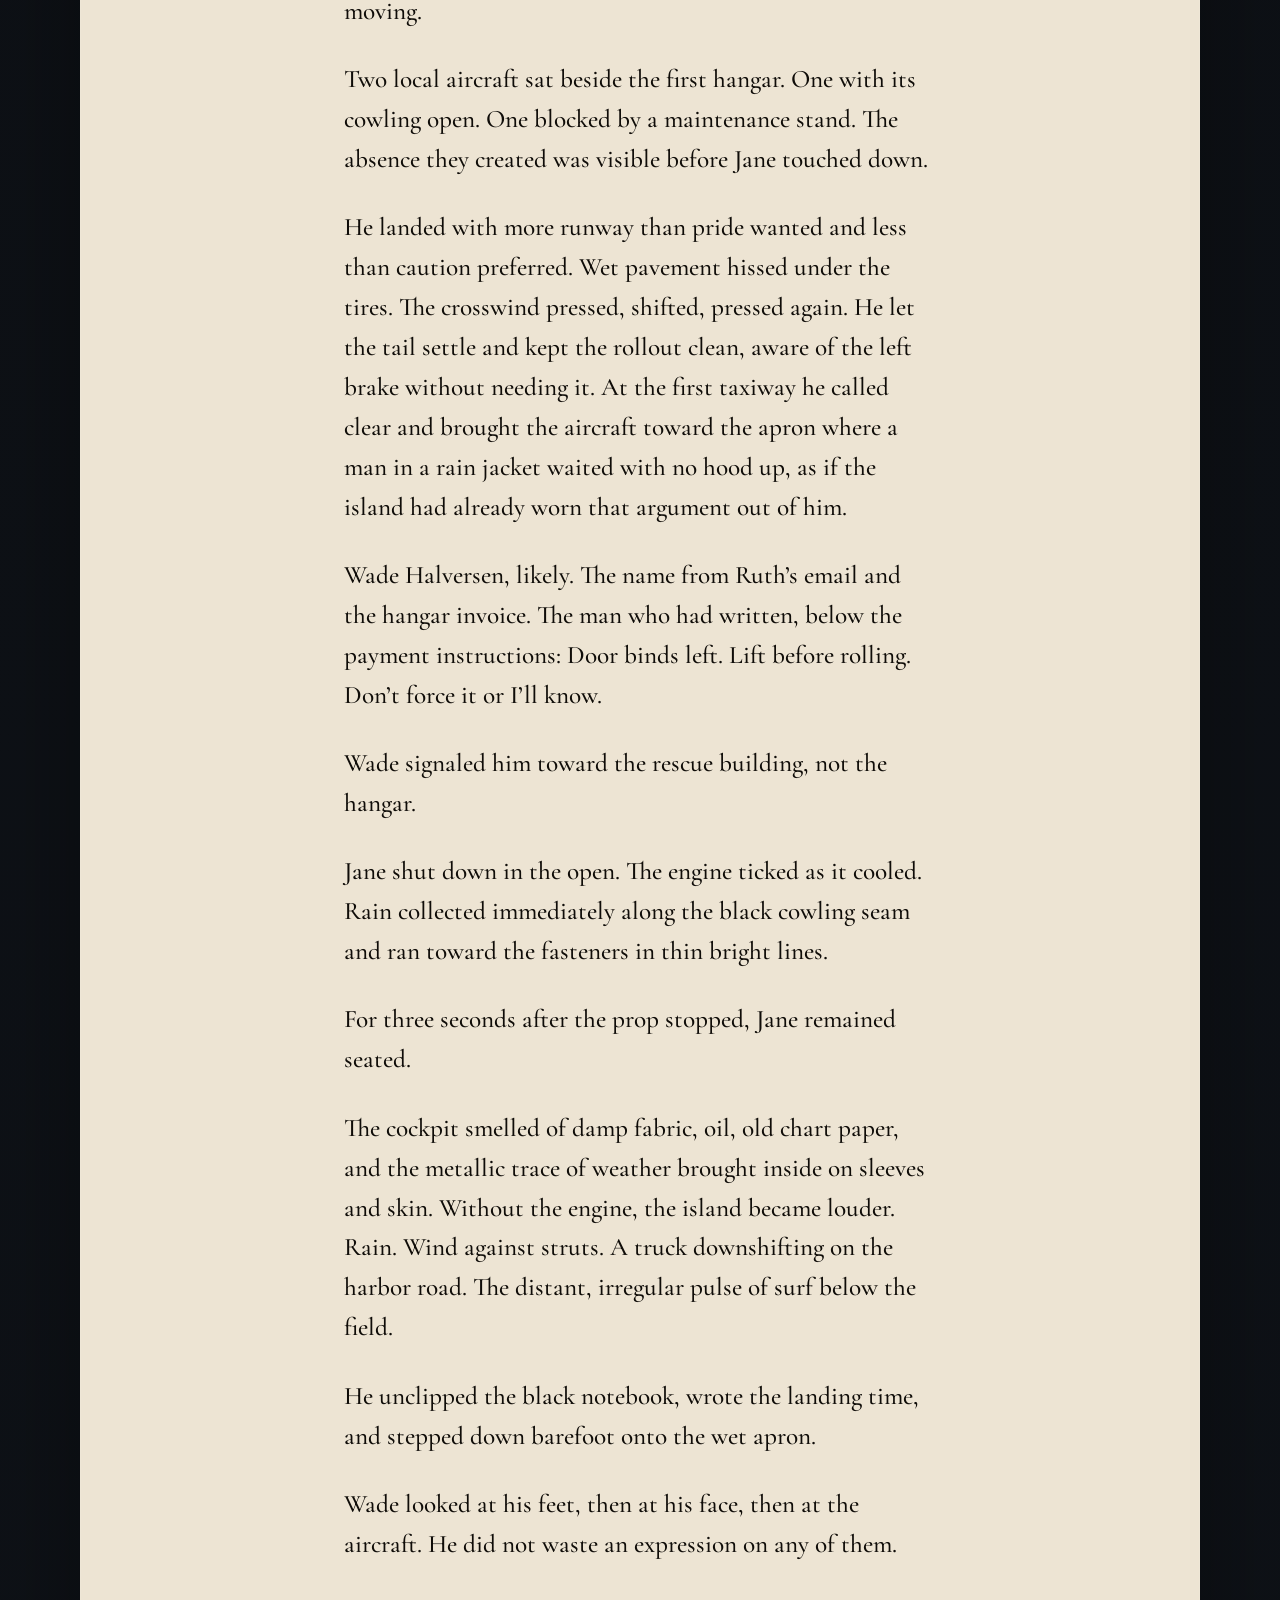
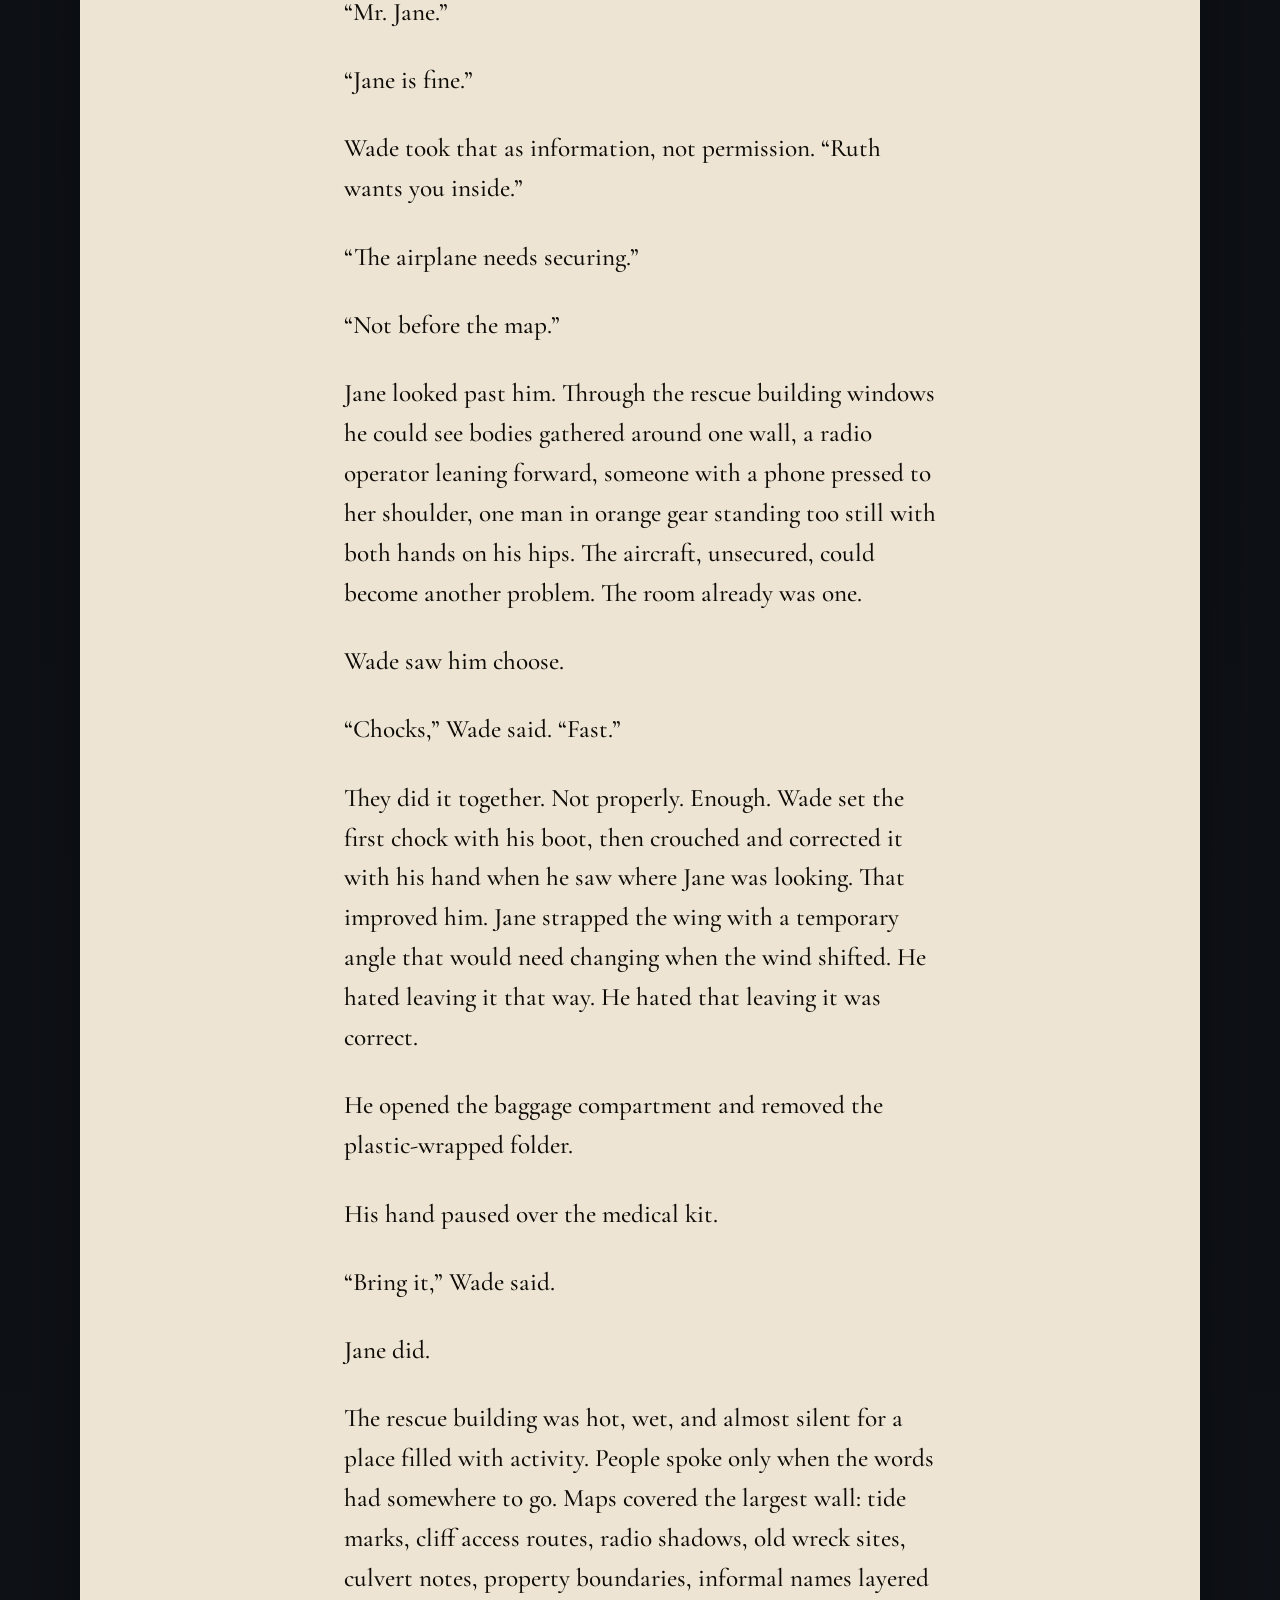
==== commit c32608fc: "Update chapter two card title" ====
--- a/index.html
+++ b/index.html
@@ -47,8 +47,8 @@
           <a class="chapter-row" href="#chapter-2" data-chapter="2">
             <span class="chapter-number">02</span>
             <span>
-              <strong>The Paper Door</strong>
-              <em>The morning after Mercy Cove, the island begins to account for him.</em>
+              <strong>Hangar Two</strong>
+              <em>The morning after Mercy Cove, Wade starts trying to understand what Jane actually is.</em>
             </span>
           </a>
         </div>
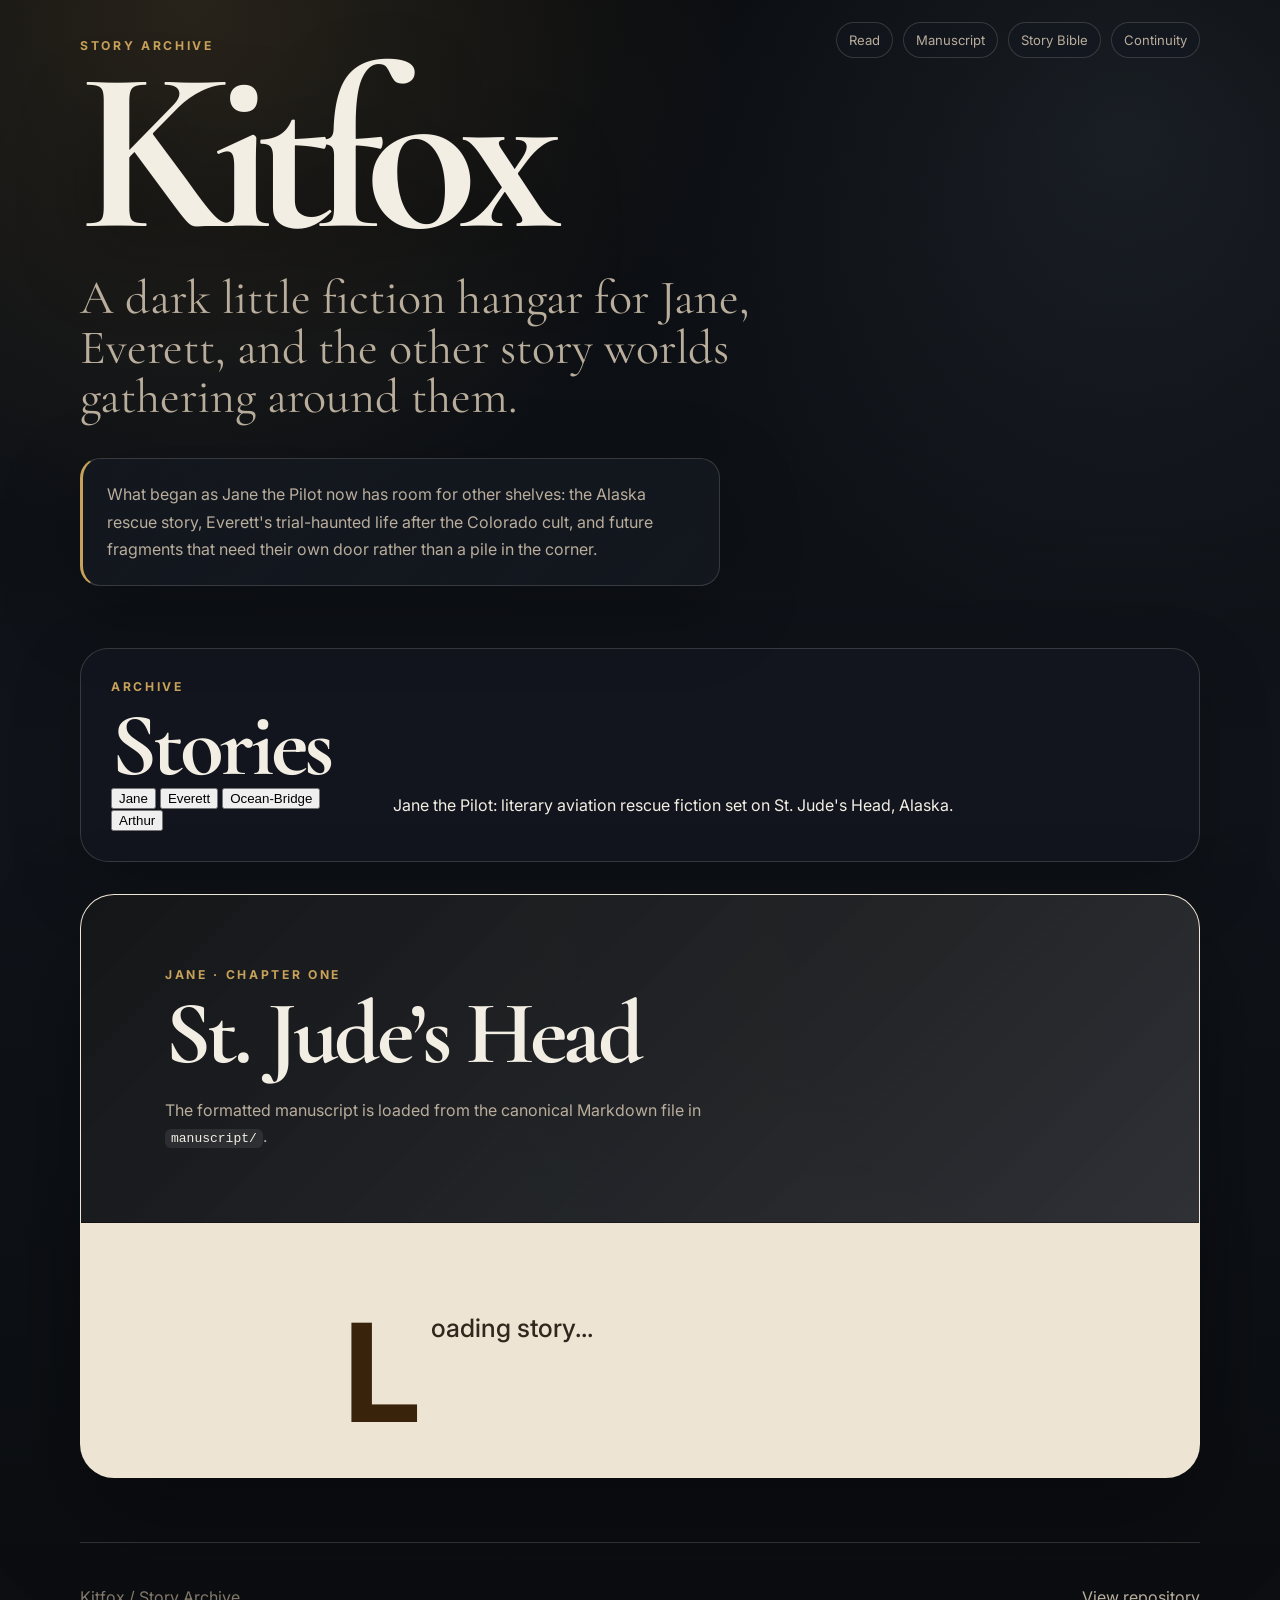
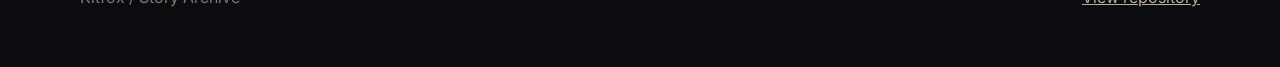
==== commit c5a70fac: "Generalize story archive with tabs" ====
--- a/index.html
+++ b/index.html
@@ -4,7 +4,7 @@
   <meta charset="utf-8" />
   <meta name="viewport" content="width=device-width, initial-scale=1" />
   <meta name="theme-color" content="#0b0d10" />
-  <title>Kitfox — Jane the Pilot</title>
+  <title>Kitfox — Story Archive</title>
   <link rel="preconnect" href="https://fonts.googleapis.com">
   <link rel="preconnect" href="https://fonts.gstatic.com" crossorigin>
   <link href="https://fonts.googleapis.com/css2?family=Cormorant+Garamond:wght@400;500;600;700&family=Inter:wght@400;500;600;700&display=swap" rel="stylesheet">
@@ -14,60 +14,54 @@
   <div class="page-shell">
     <header class="hero">
       <nav class="topline" aria-label="Main navigation">
-        <a href="#chapter" class="nav-link">Read</a>
+        <a href="#archive" class="nav-link">Read</a>
         <a href="manuscript/README.md" class="nav-link">Manuscript</a>
         <a href="canon/story-bible.md" class="nav-link">Story Bible</a>
         <a href="notes/continuity-log.md" class="nav-link">Continuity</a>
       </nav>
 
-      <p class="eyebrow">Jane the Pilot</p>
+      <p class="eyebrow">Story archive</p>
       <h1>Kitfox</h1>
-      <p class="subtitle">A literary aviation rescue story set on St. Jude’s Head, Alaska.</p>
+      <p class="subtitle">A dark little fiction hangar for Jane, Everett, and the other story worlds gathering around them.</p>
       <div class="hero-card">
         <p>
-          Jane arrives with a black modified Kitfox, a dead pair of brilliant guardians, and a dangerous amount of real competence without the permissions that are supposed to accompany it.
+          What began as Jane the Pilot now has room for other shelves: the Alaska rescue story, Everett's trial-haunted life after the Colorado cult, and future fragments that need their own door rather than a pile in the corner.
         </p>
       </div>
     </header>
 
     <main>
-      <section class="book-panel" aria-labelledby="chapter-list-title">
+      <section id="archive" class="book-panel" aria-labelledby="archive-title">
         <div>
-          <p class="section-kicker">Manuscript</p>
-          <h2 id="chapter-list-title">Chapters</h2>
+          <p class="section-kicker">Archive</p>
+          <h2 id="archive-title">Stories</h2>
+          <div class="story-tabs" role="tablist" aria-label="Story worlds">
+            <button class="story-tab active" type="button" data-story="jane" role="tab" aria-selected="true">Jane</button>
+            <button class="story-tab" type="button" data-story="everett" role="tab" aria-selected="false">Everett</button>
+            <button class="story-tab" type="button" data-story="oceanBridge" role="tab" aria-selected="false">Ocean-Bridge</button>
+            <button class="story-tab" type="button" data-story="arthur" role="tab" aria-selected="false">Arthur</button>
+          </div>
         </div>
-        <div class="chapter-list">
-          <a class="chapter-row active" href="#chapter-1" data-chapter="1">
-            <span class="chapter-number">01</span>
-            <span>
-              <strong>St. Jude’s Head</strong>
-              <em>Jane enters the island during the Mercy Cove emergency.</em>
-            </span>
-          </a>
-          <a class="chapter-row" href="#chapter-2" data-chapter="2">
-            <span class="chapter-number">02</span>
-            <span>
-              <strong>Hangar Two</strong>
-              <em>The morning after Mercy Cove, Wade starts trying to understand what Jane actually is.</em>
-            </span>
-          </a>
+        <div>
+          <p id="story-summary" class="story-summary">Jane the Pilot: literary aviation rescue fiction set on St. Jude's Head, Alaska.</p>
+          <div id="work-list" class="chapter-list" aria-label="Selected story entries"></div>
         </div>
       </section>
 
-      <article id="chapter" class="chapter" aria-live="polite">
+      <article id="reader" class="chapter" aria-live="polite">
         <div class="chapter-title-card">
-          <p id="chapter-kicker" class="section-kicker">Chapter One</p>
-          <h2 id="chapter-heading">St. Jude’s Head</h2>
-          <p class="chapter-note">The formatted manuscript is loaded from the canonical Markdown file in <code>manuscript/</code>.</p>
+          <p id="reader-kicker" class="section-kicker">Jane · Chapter One</p>
+          <h2 id="reader-heading">St. Jude’s Head</h2>
+          <p id="reader-note" class="chapter-note">The formatted manuscript is loaded from the canonical Markdown file in <code>manuscript/</code>.</p>
         </div>
-        <div id="chapter-content" class="chapter-content">
-          <p class="loading">Loading chapter...</p>
+        <div id="reader-content" class="chapter-content">
+          <p class="loading">Loading story...</p>
         </div>
       </article>
     </main>
 
     <footer class="site-footer">
-      <p>Kitfox / Jane the Pilot</p>
+      <p>Kitfox / Story Archive</p>
       <p><a href="https://github.com/jain-Igtm/kitfox">View repository</a></p>
     </footer>
   </div>
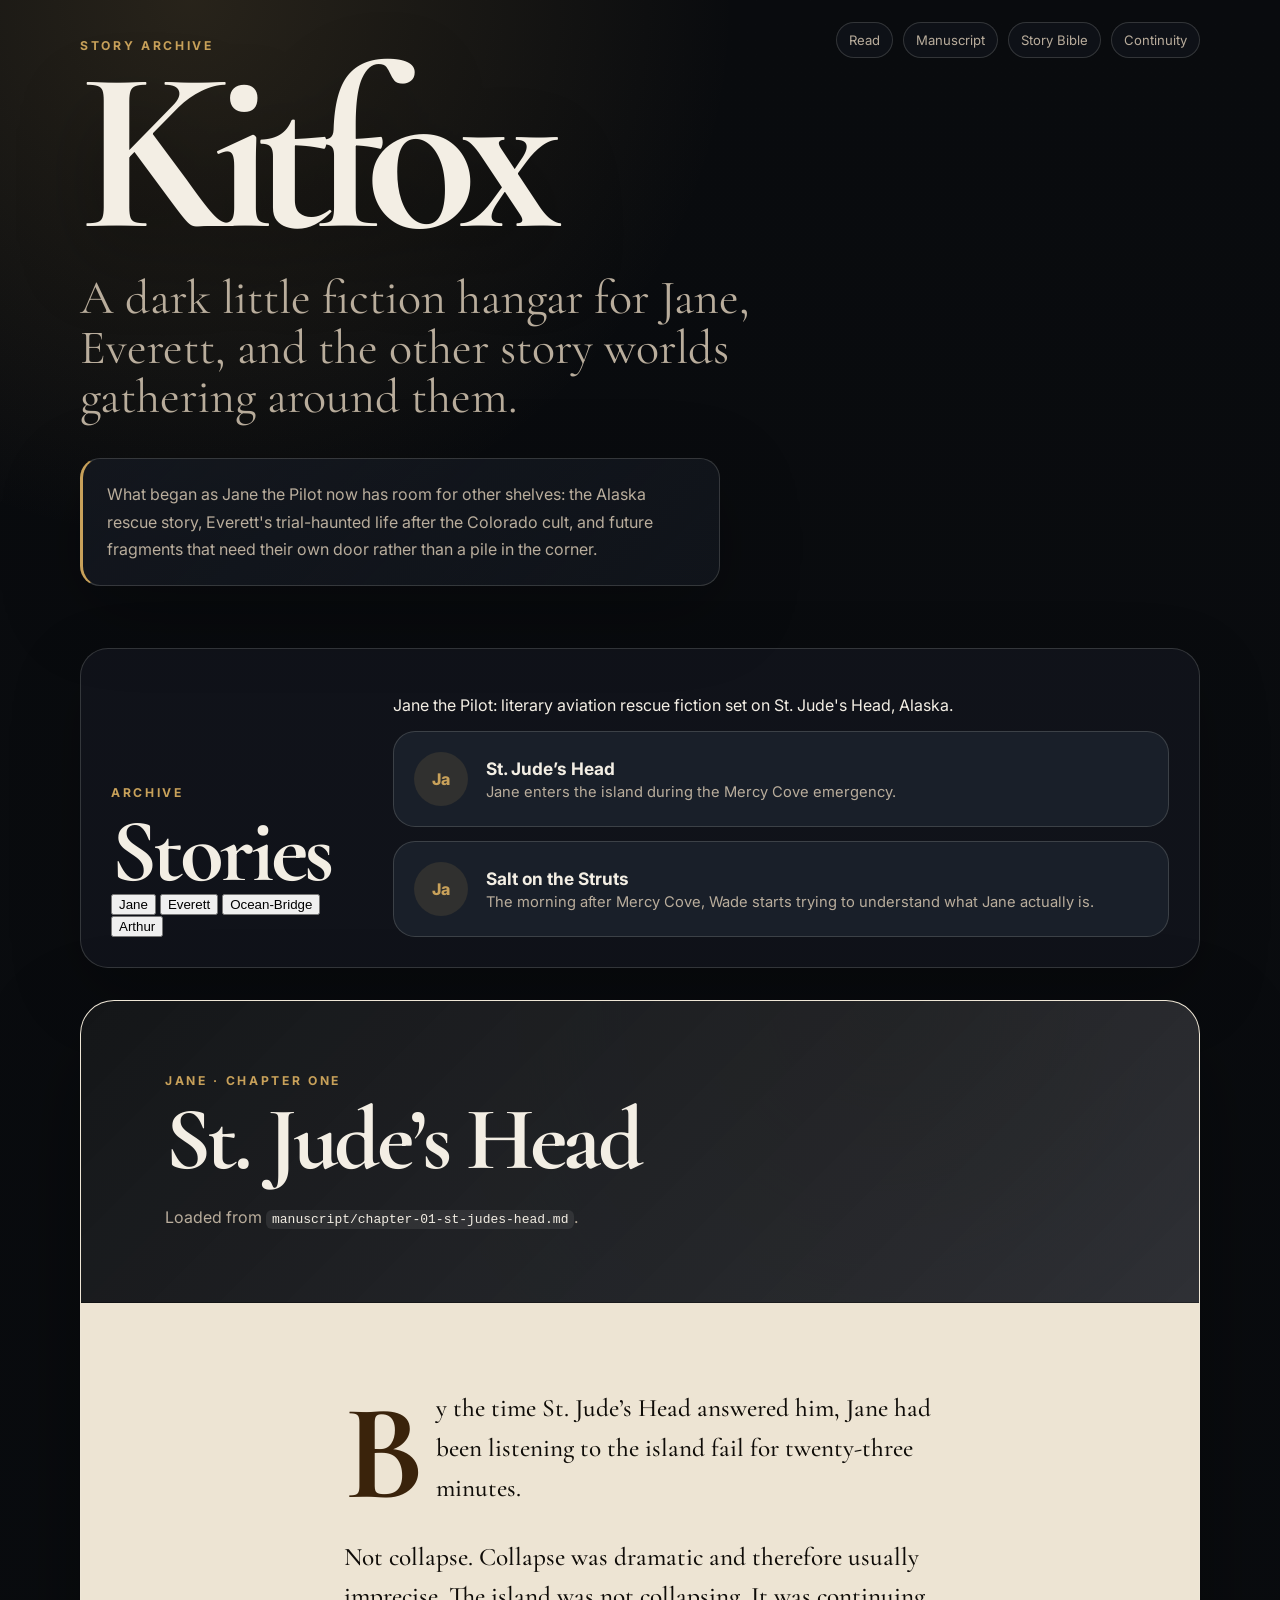
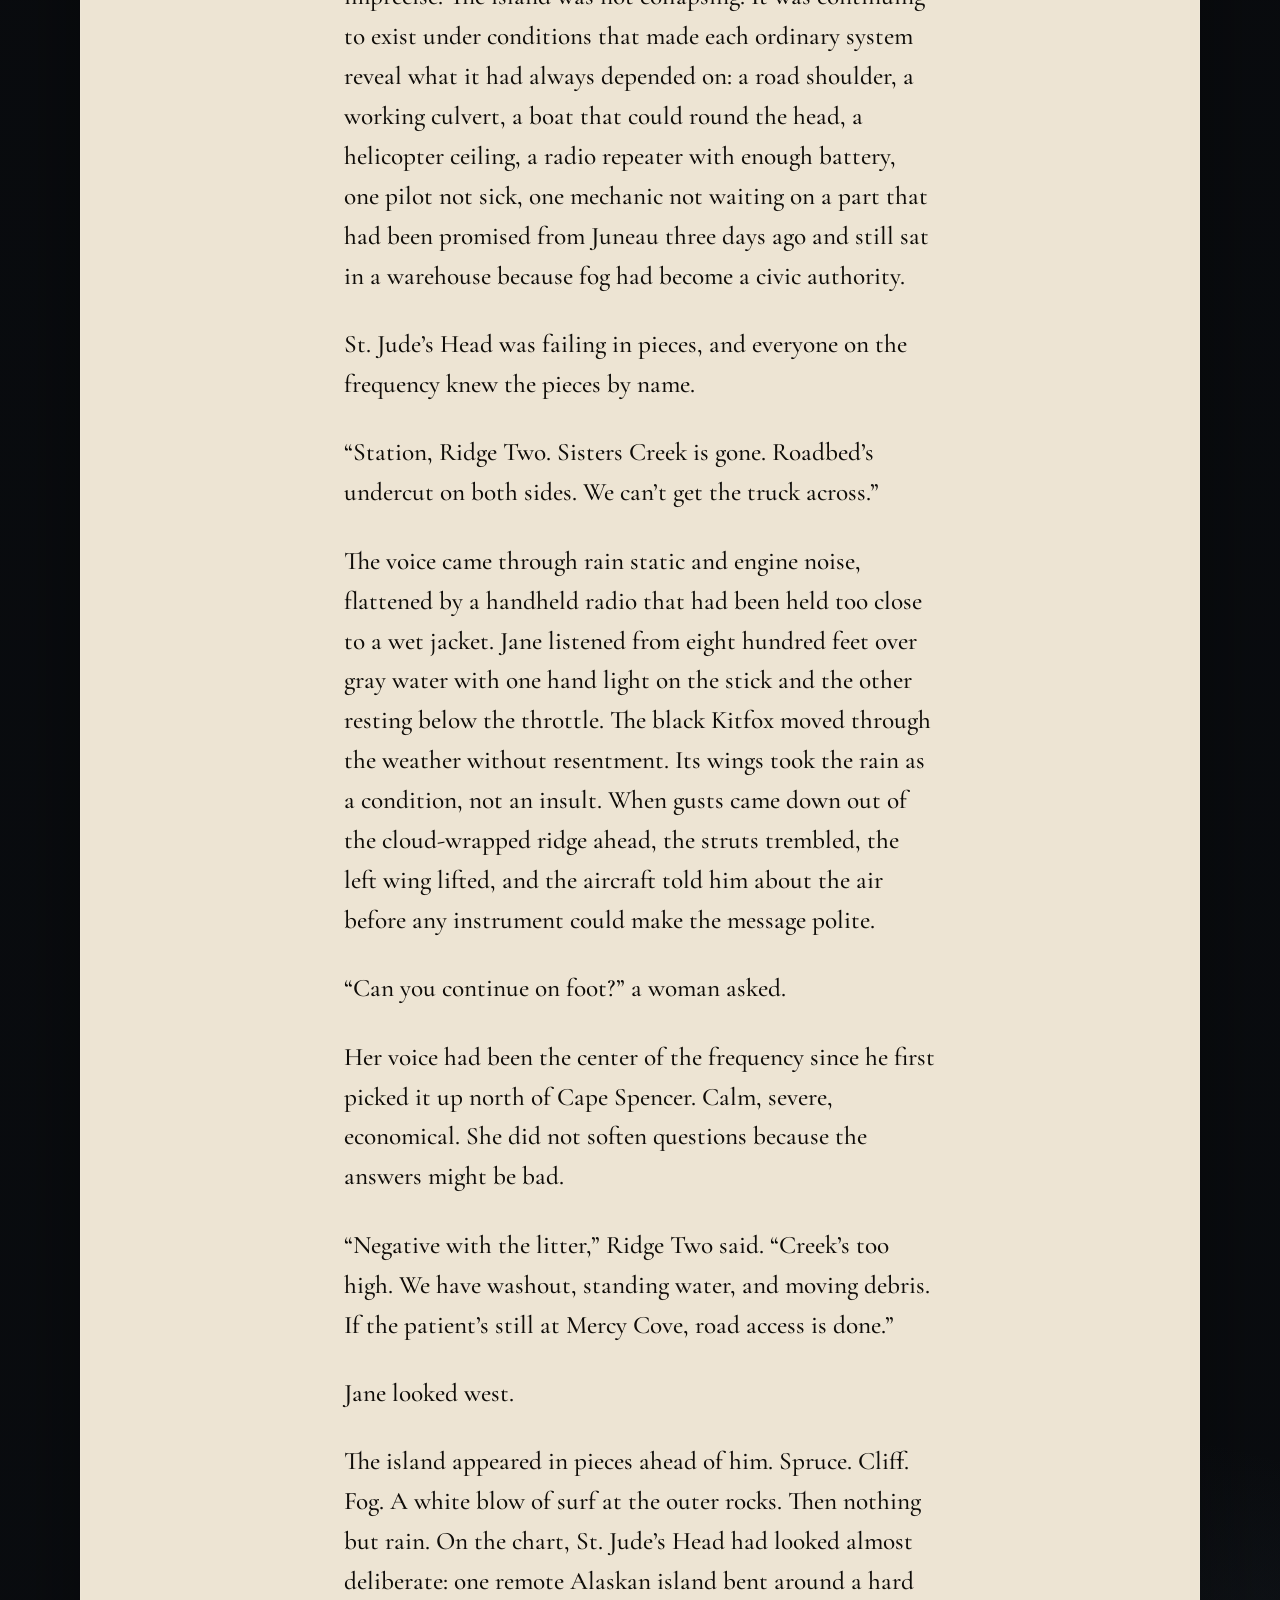
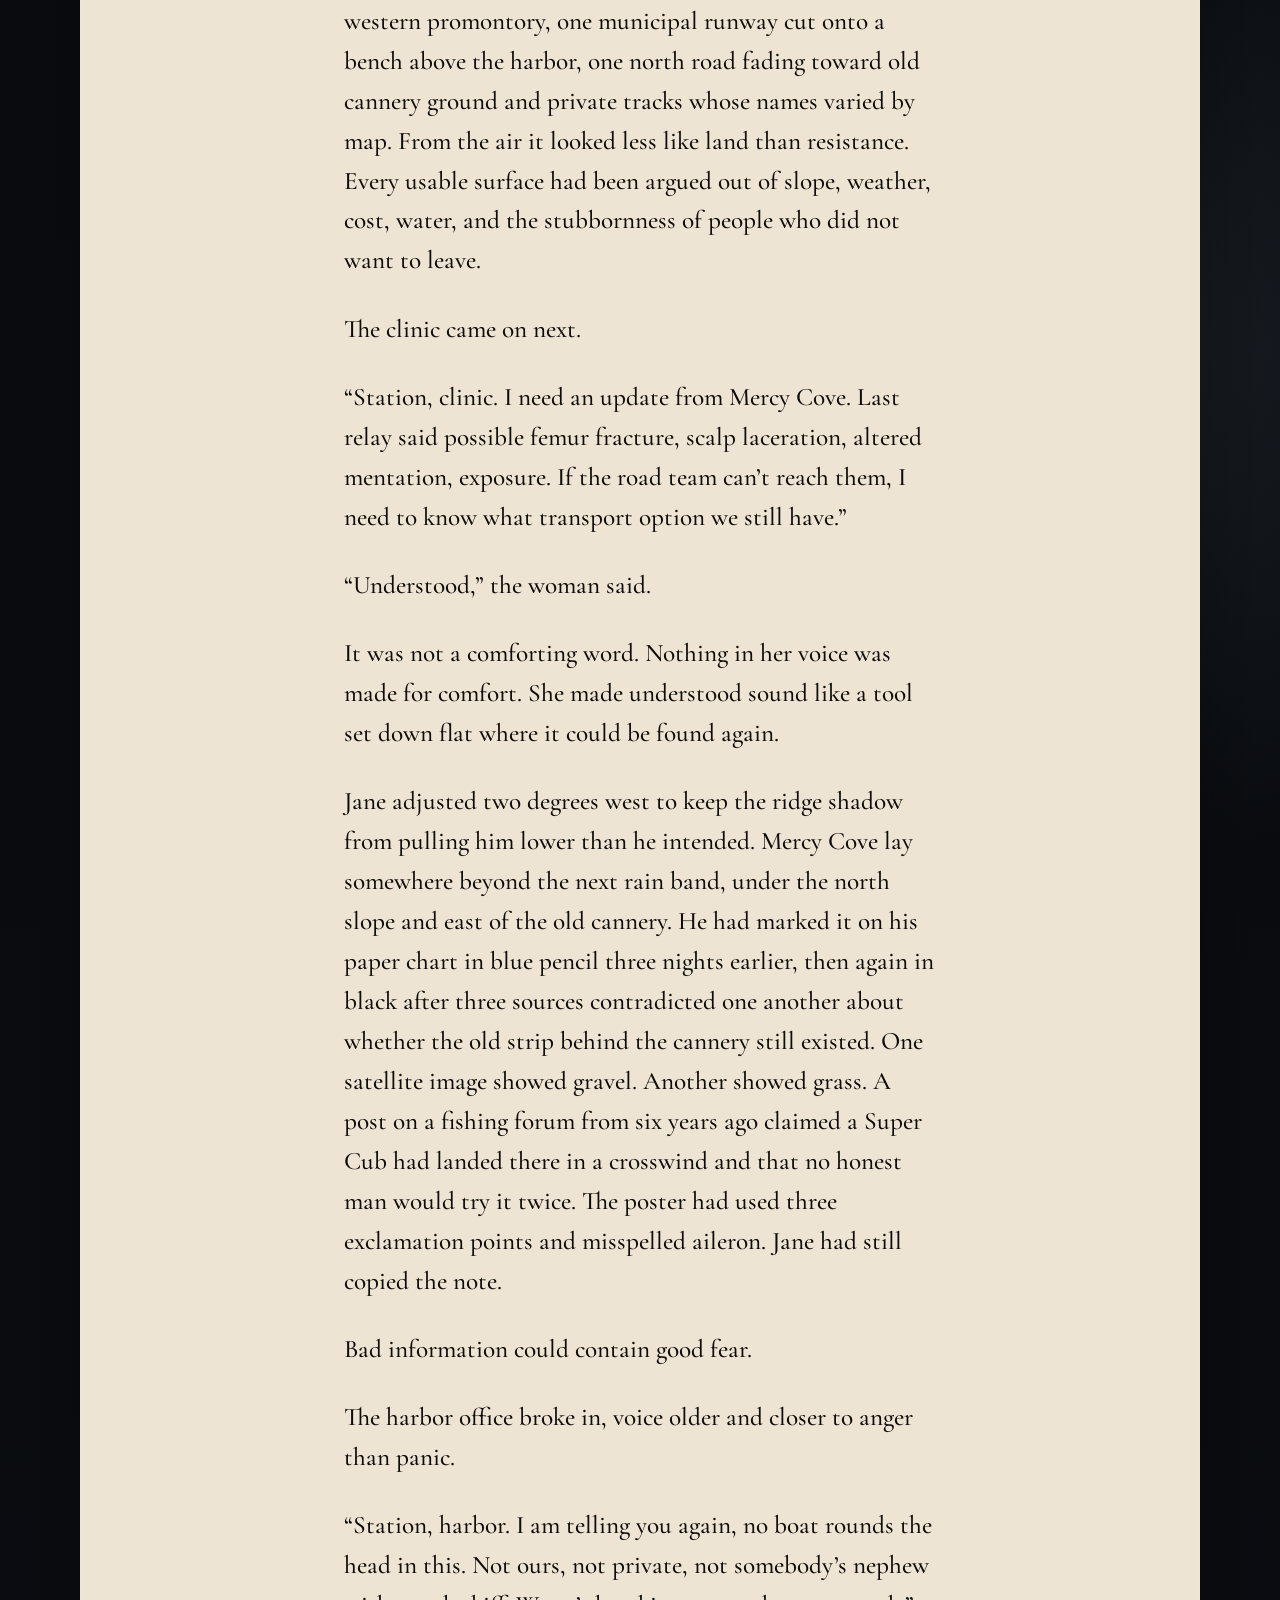
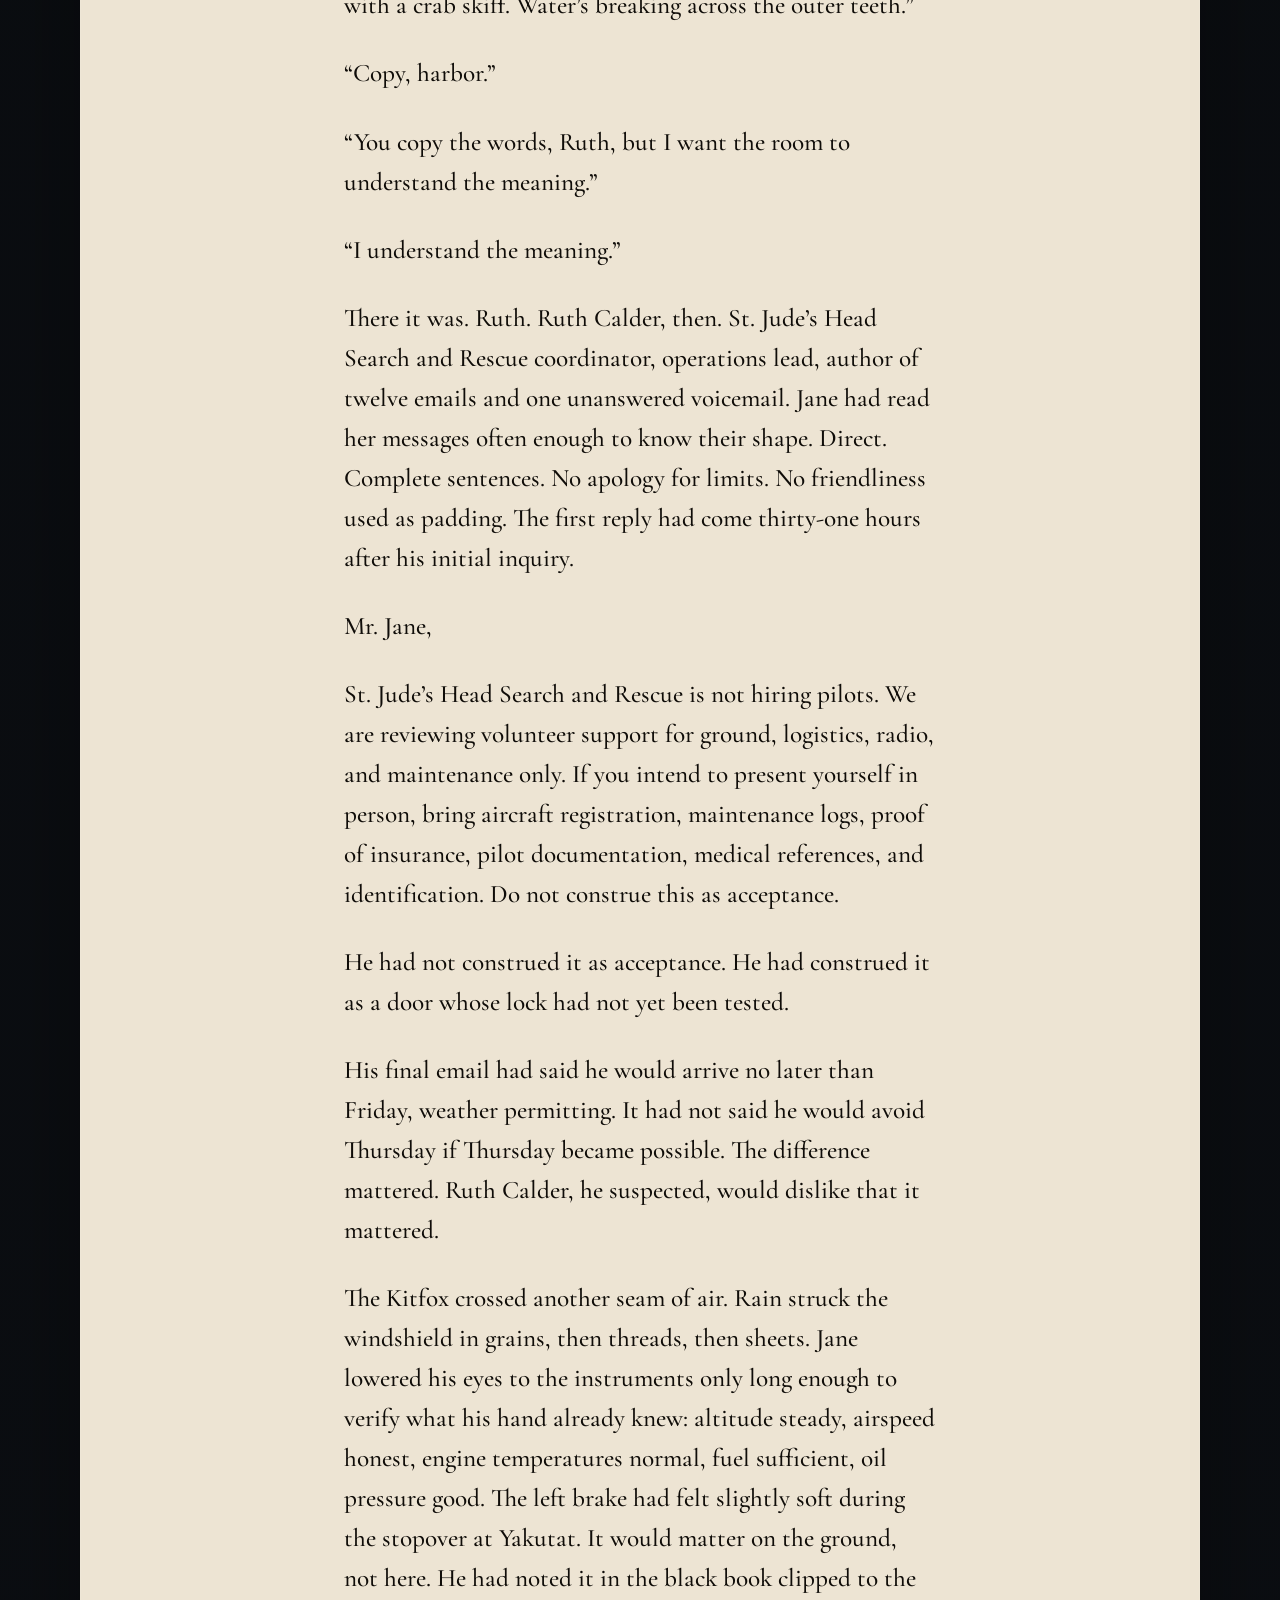
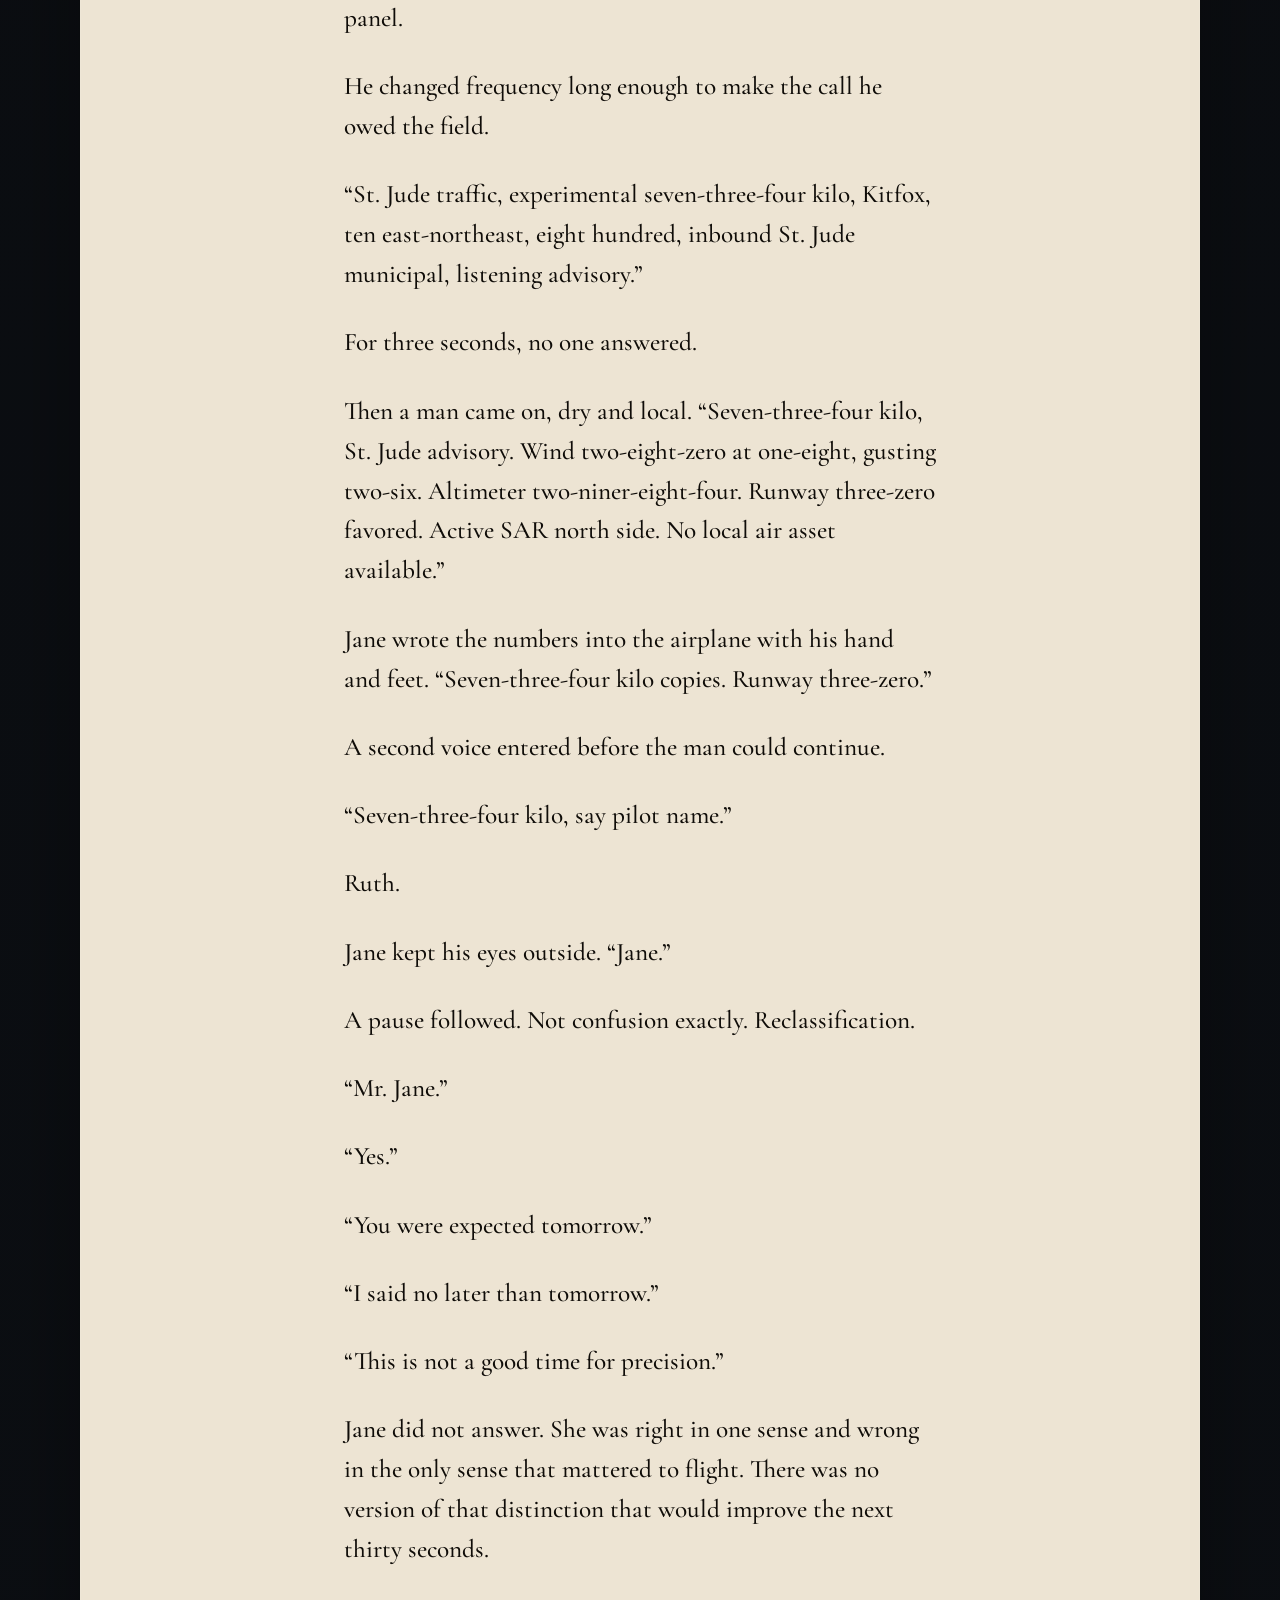
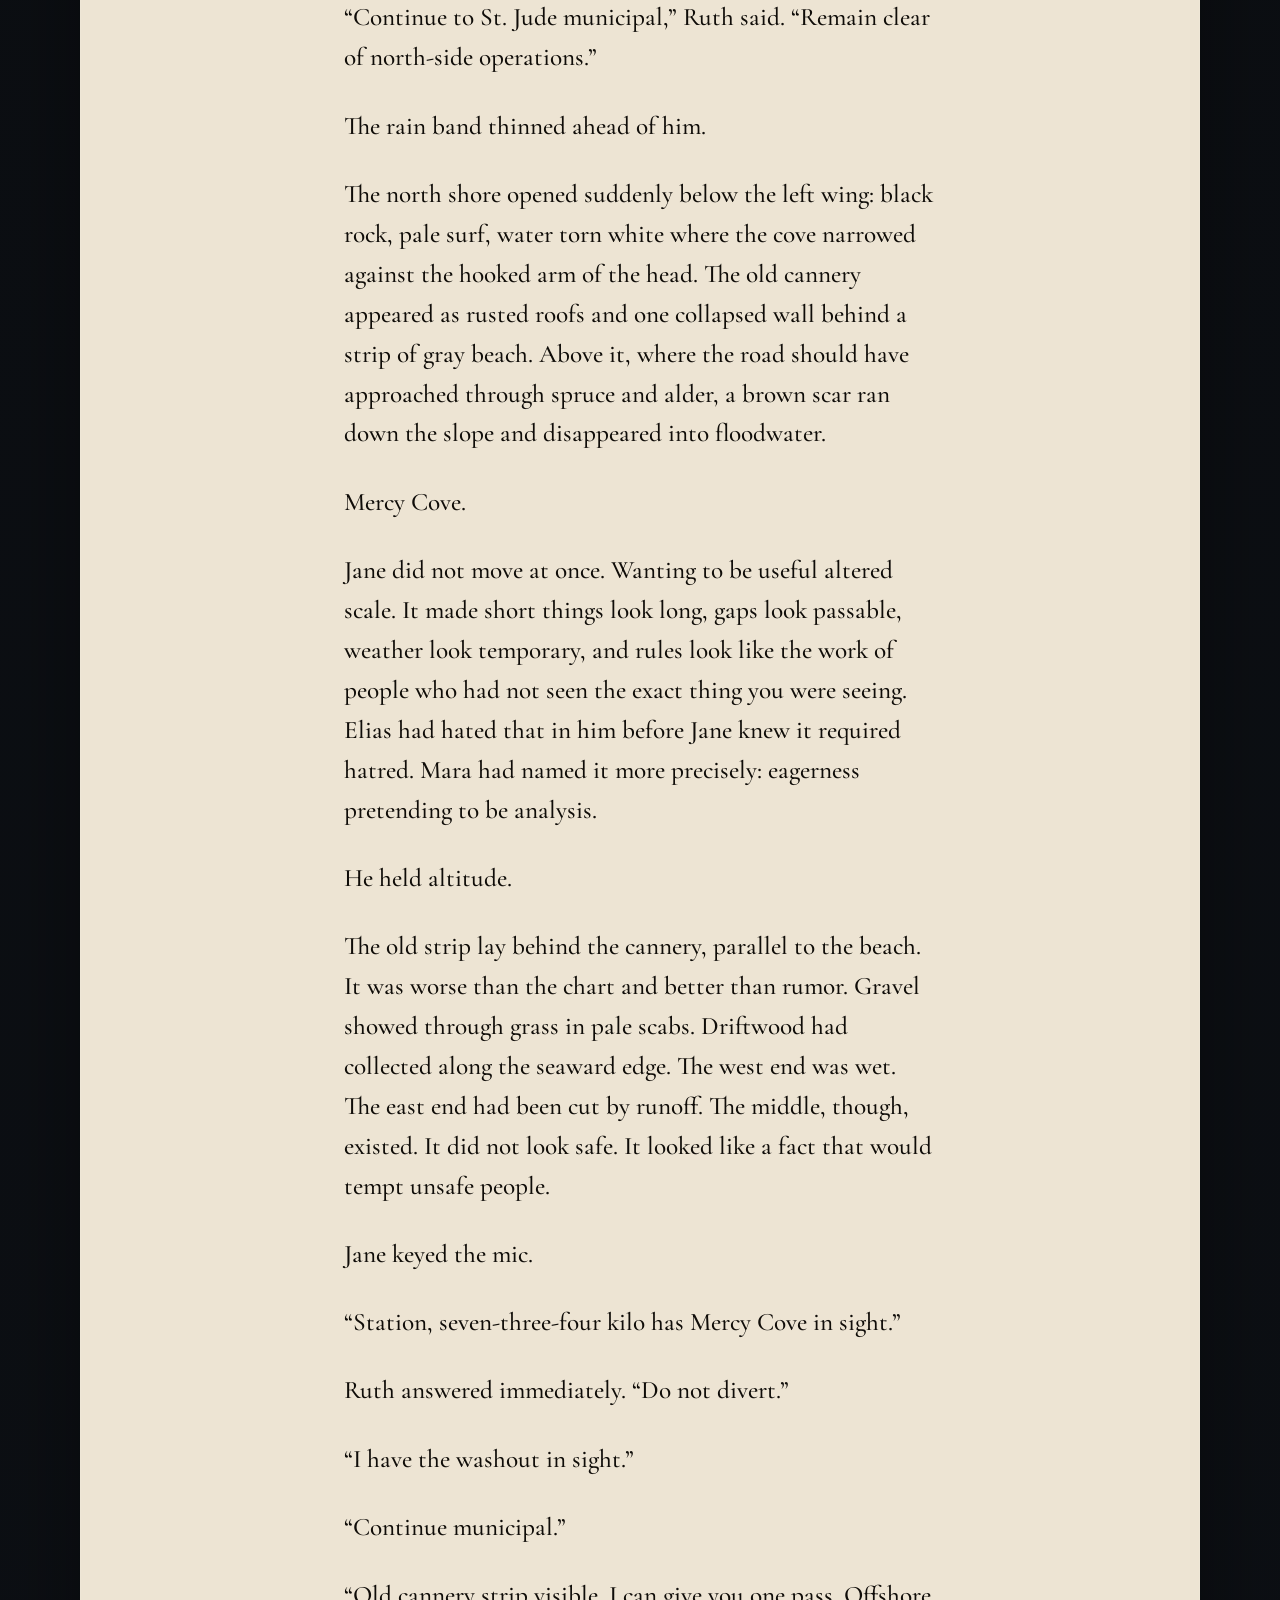
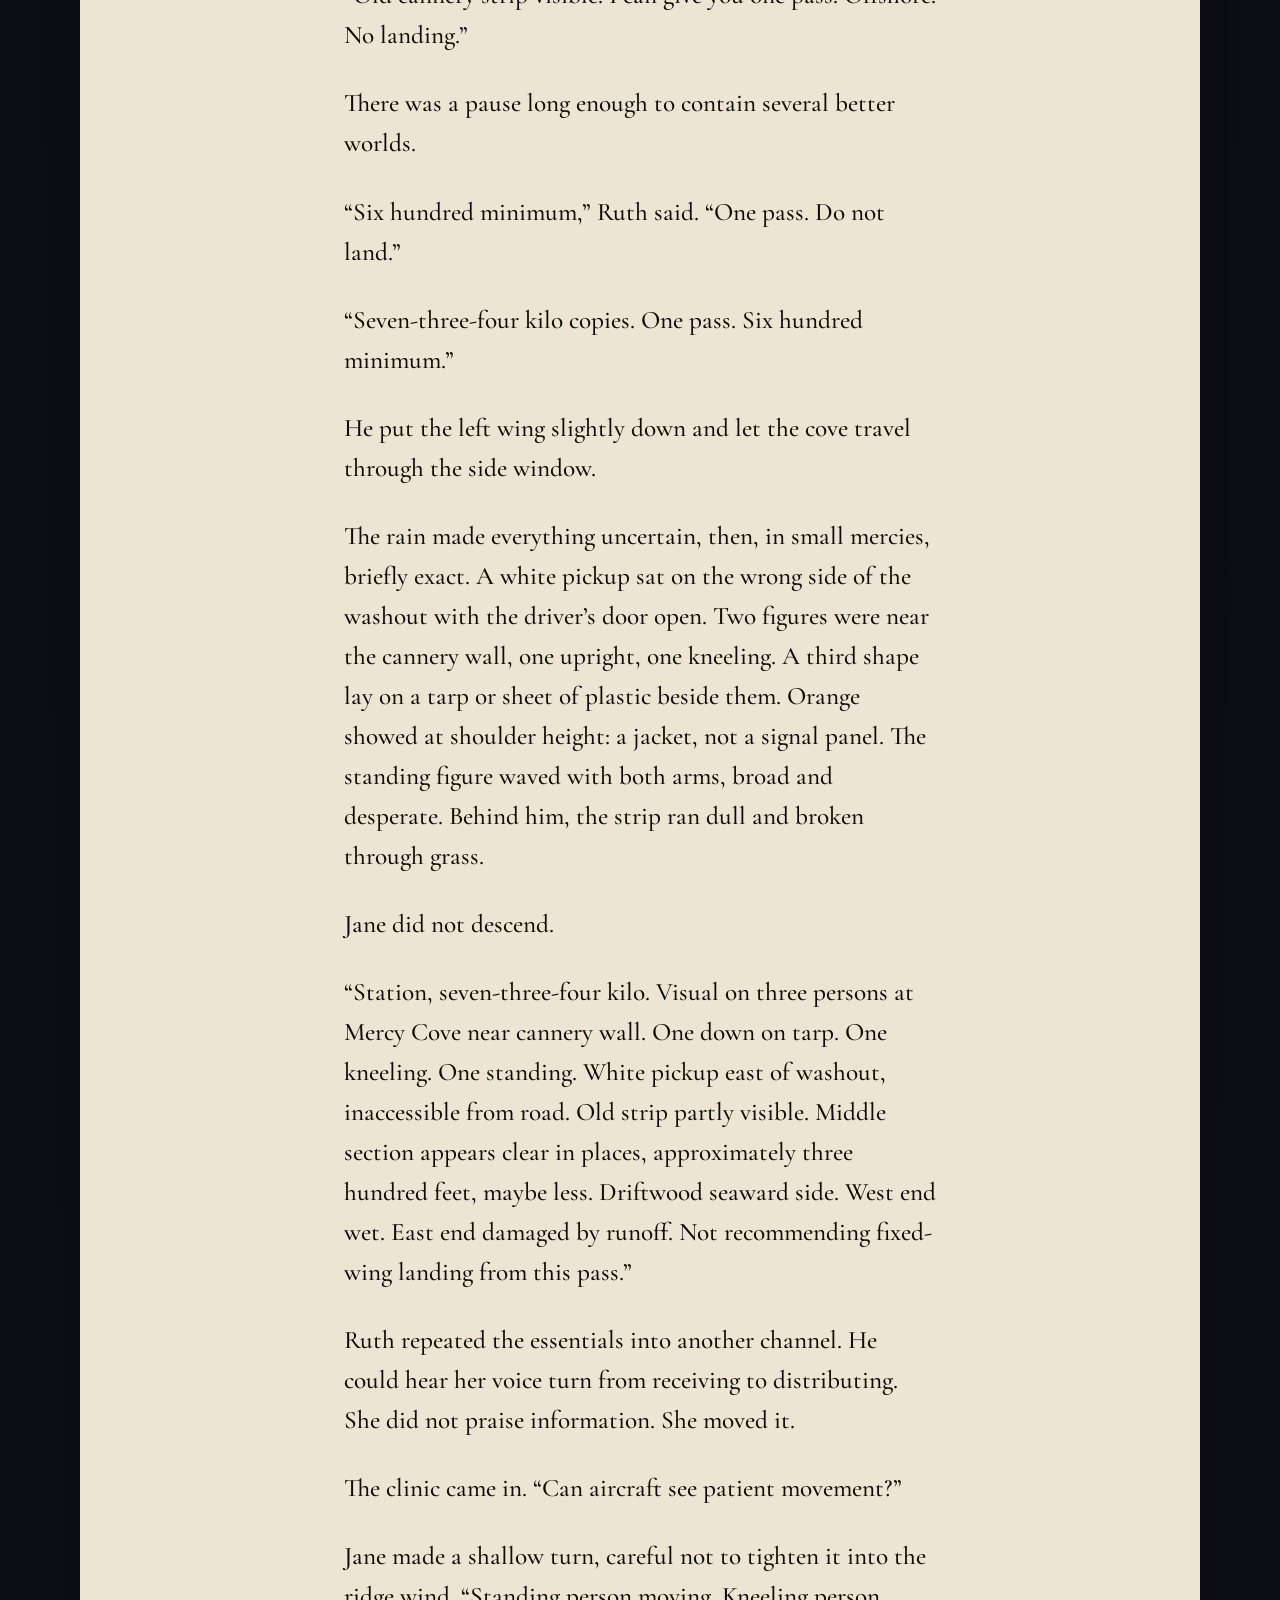
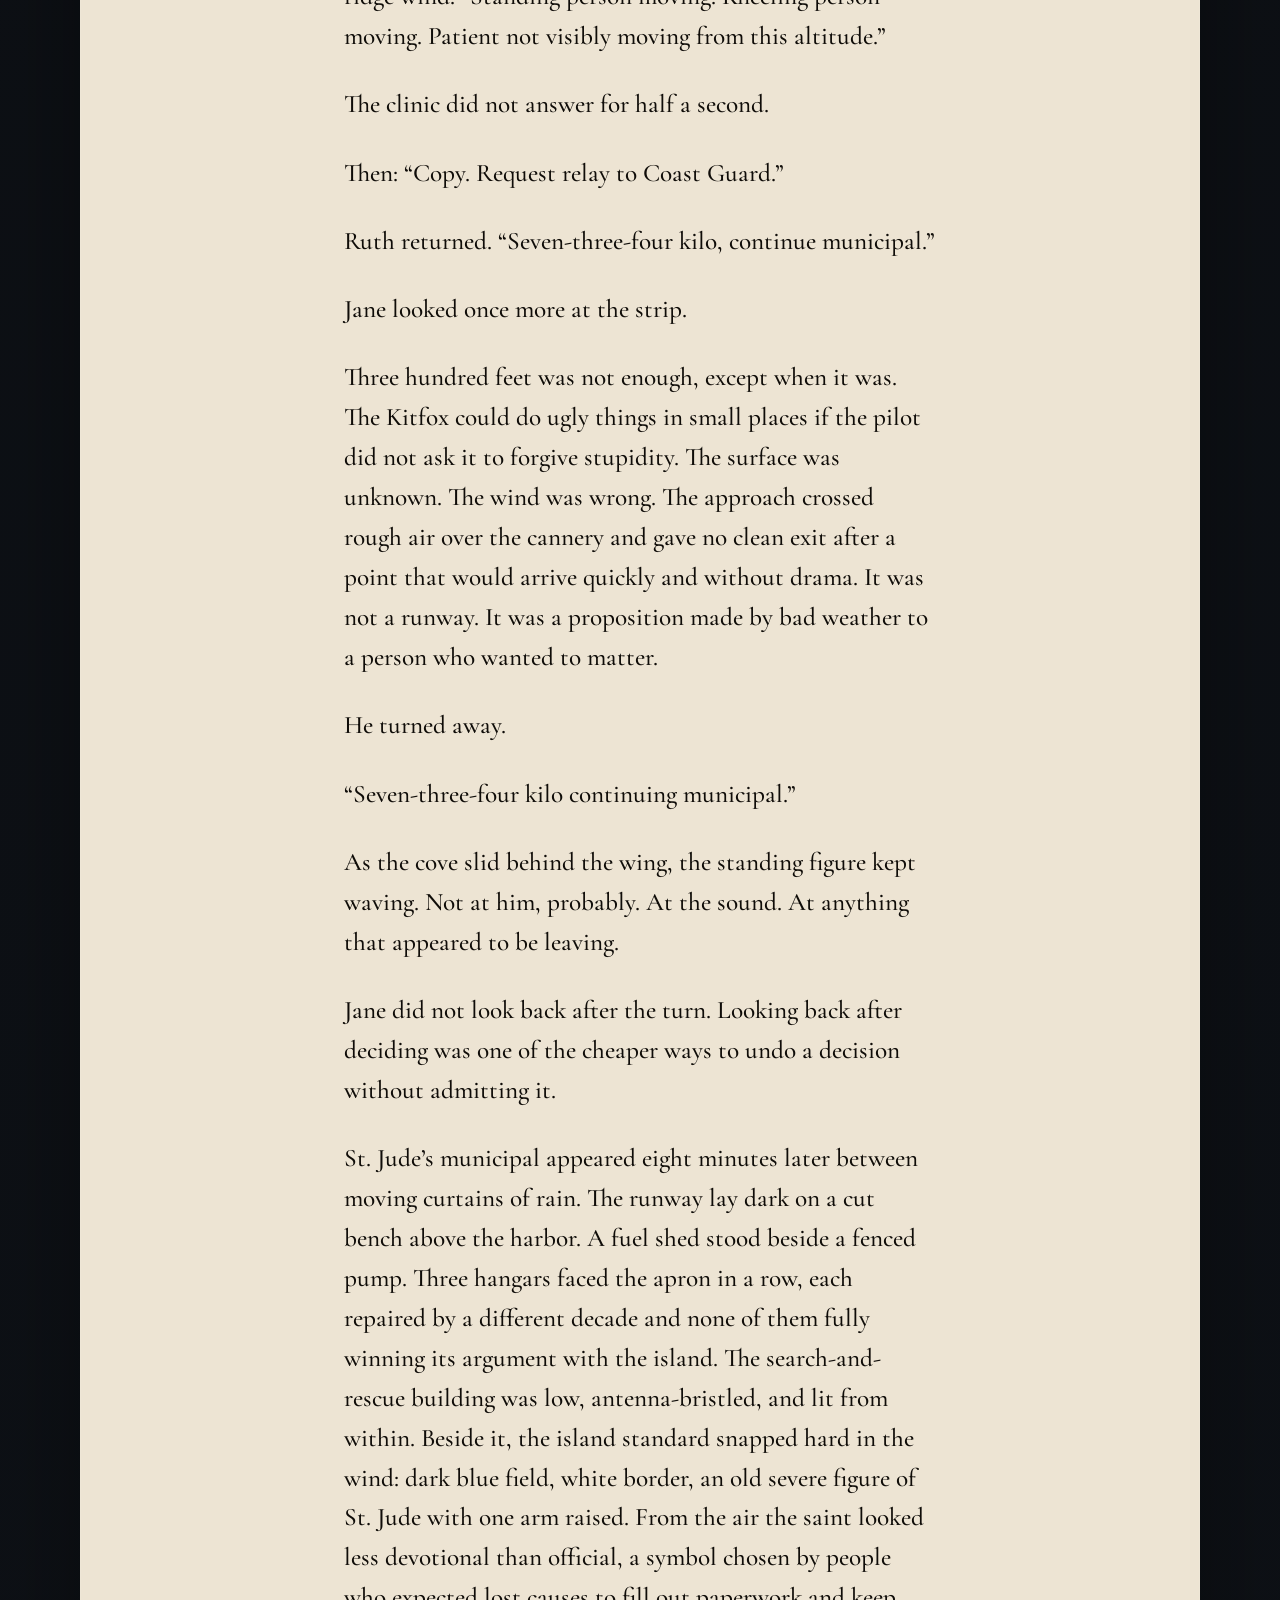
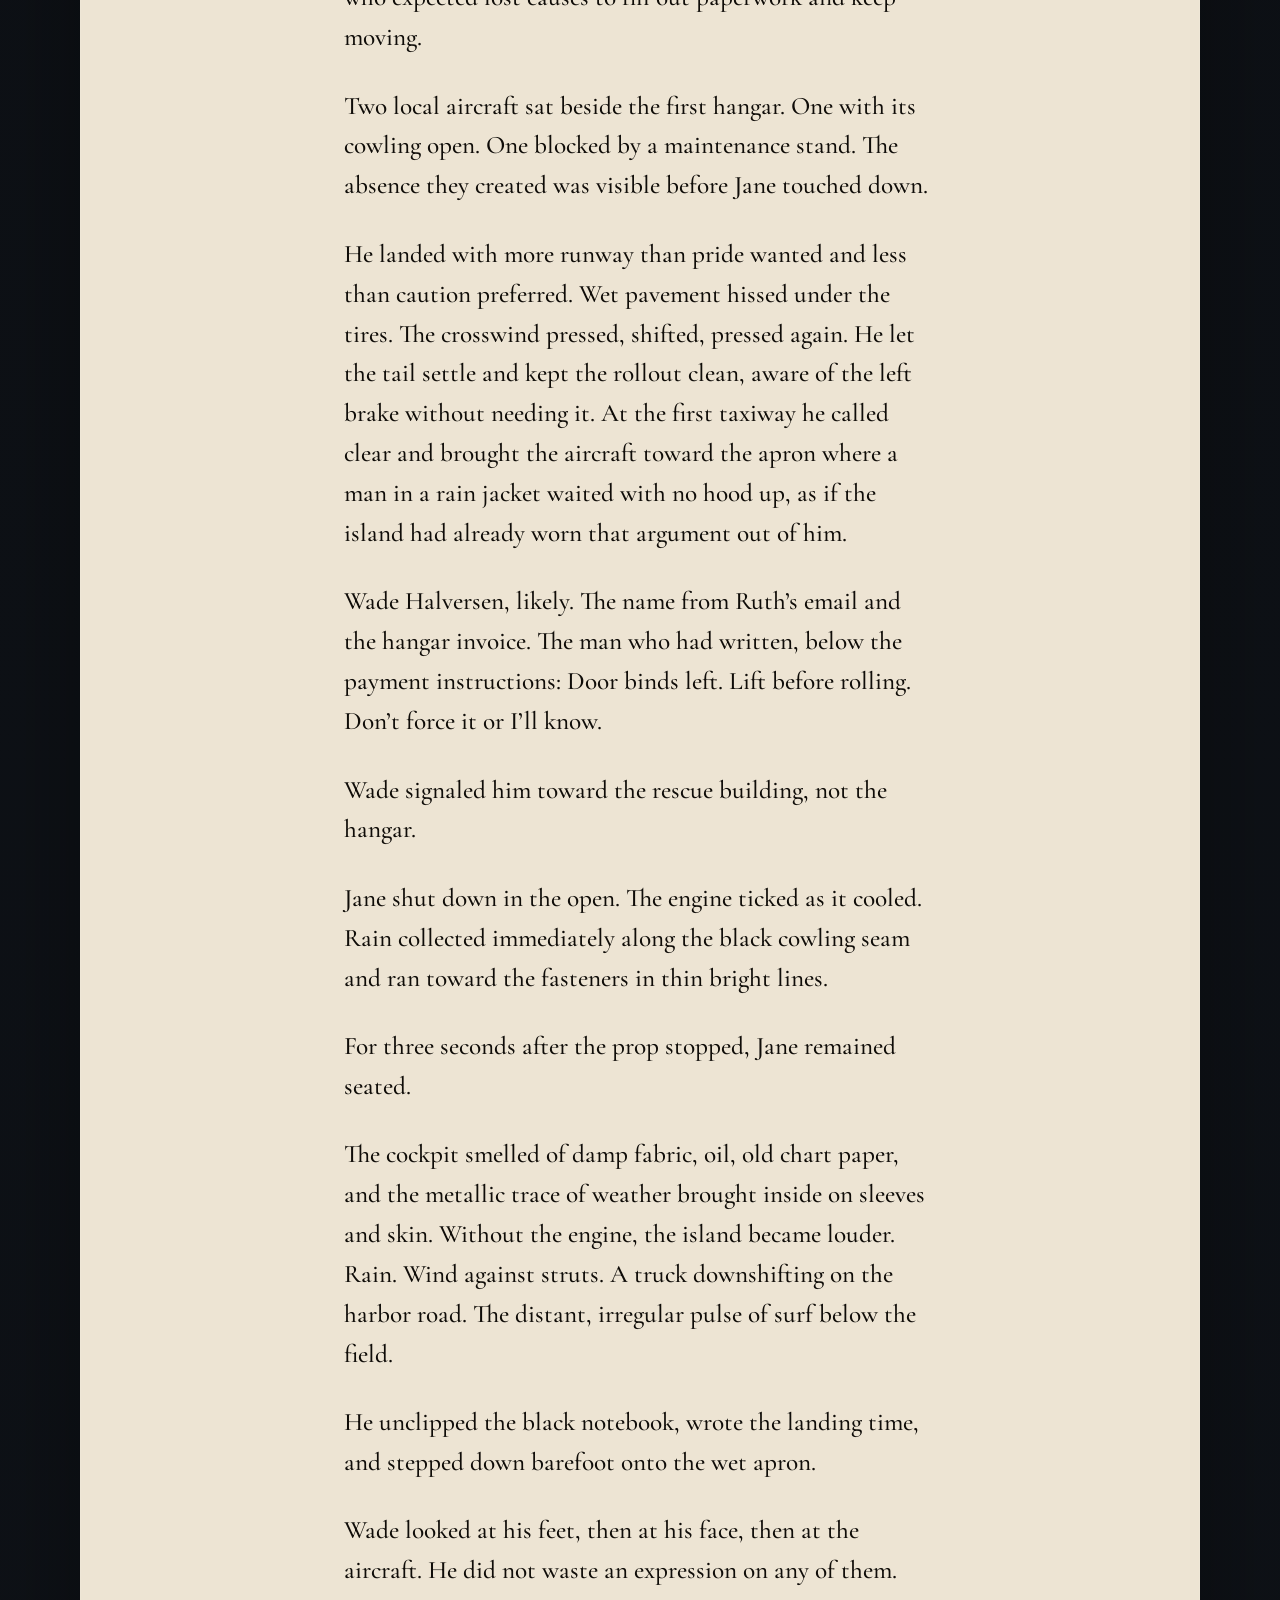
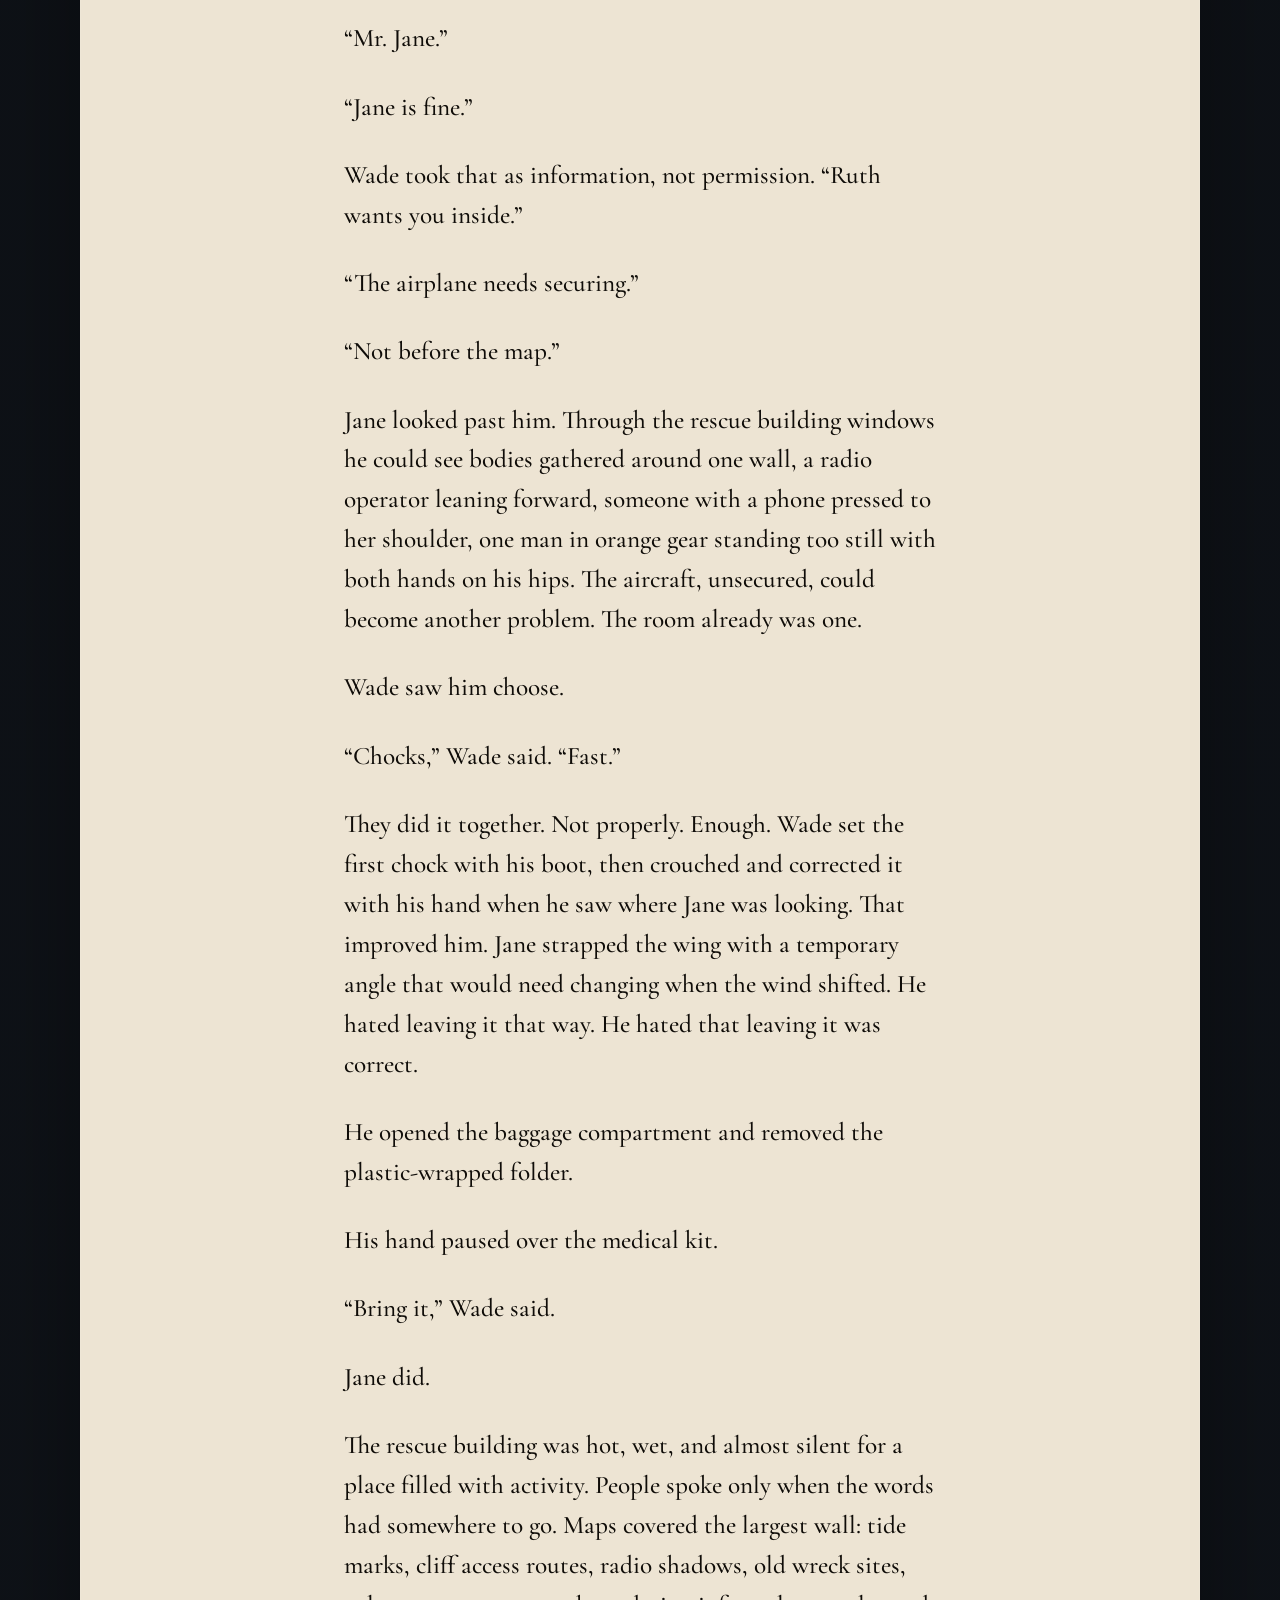
==== commit 6a329fbd: "Load story tab styles" ====
--- a/index.html
+++ b/index.html
@@ -9,6 +9,7 @@
   <link rel="preconnect" href="https://fonts.gstatic.com" crossorigin>
   <link href="https://fonts.googleapis.com/css2?family=Cormorant+Garamond:wght@400;500;600;700&family=Inter:wght@400;500;600;700&display=swap" rel="stylesheet">
   <link rel="stylesheet" href="styles.css" />
+  <link rel="stylesheet" href="tabs.css" />
 </head>
 <body>
   <div class="page-shell">
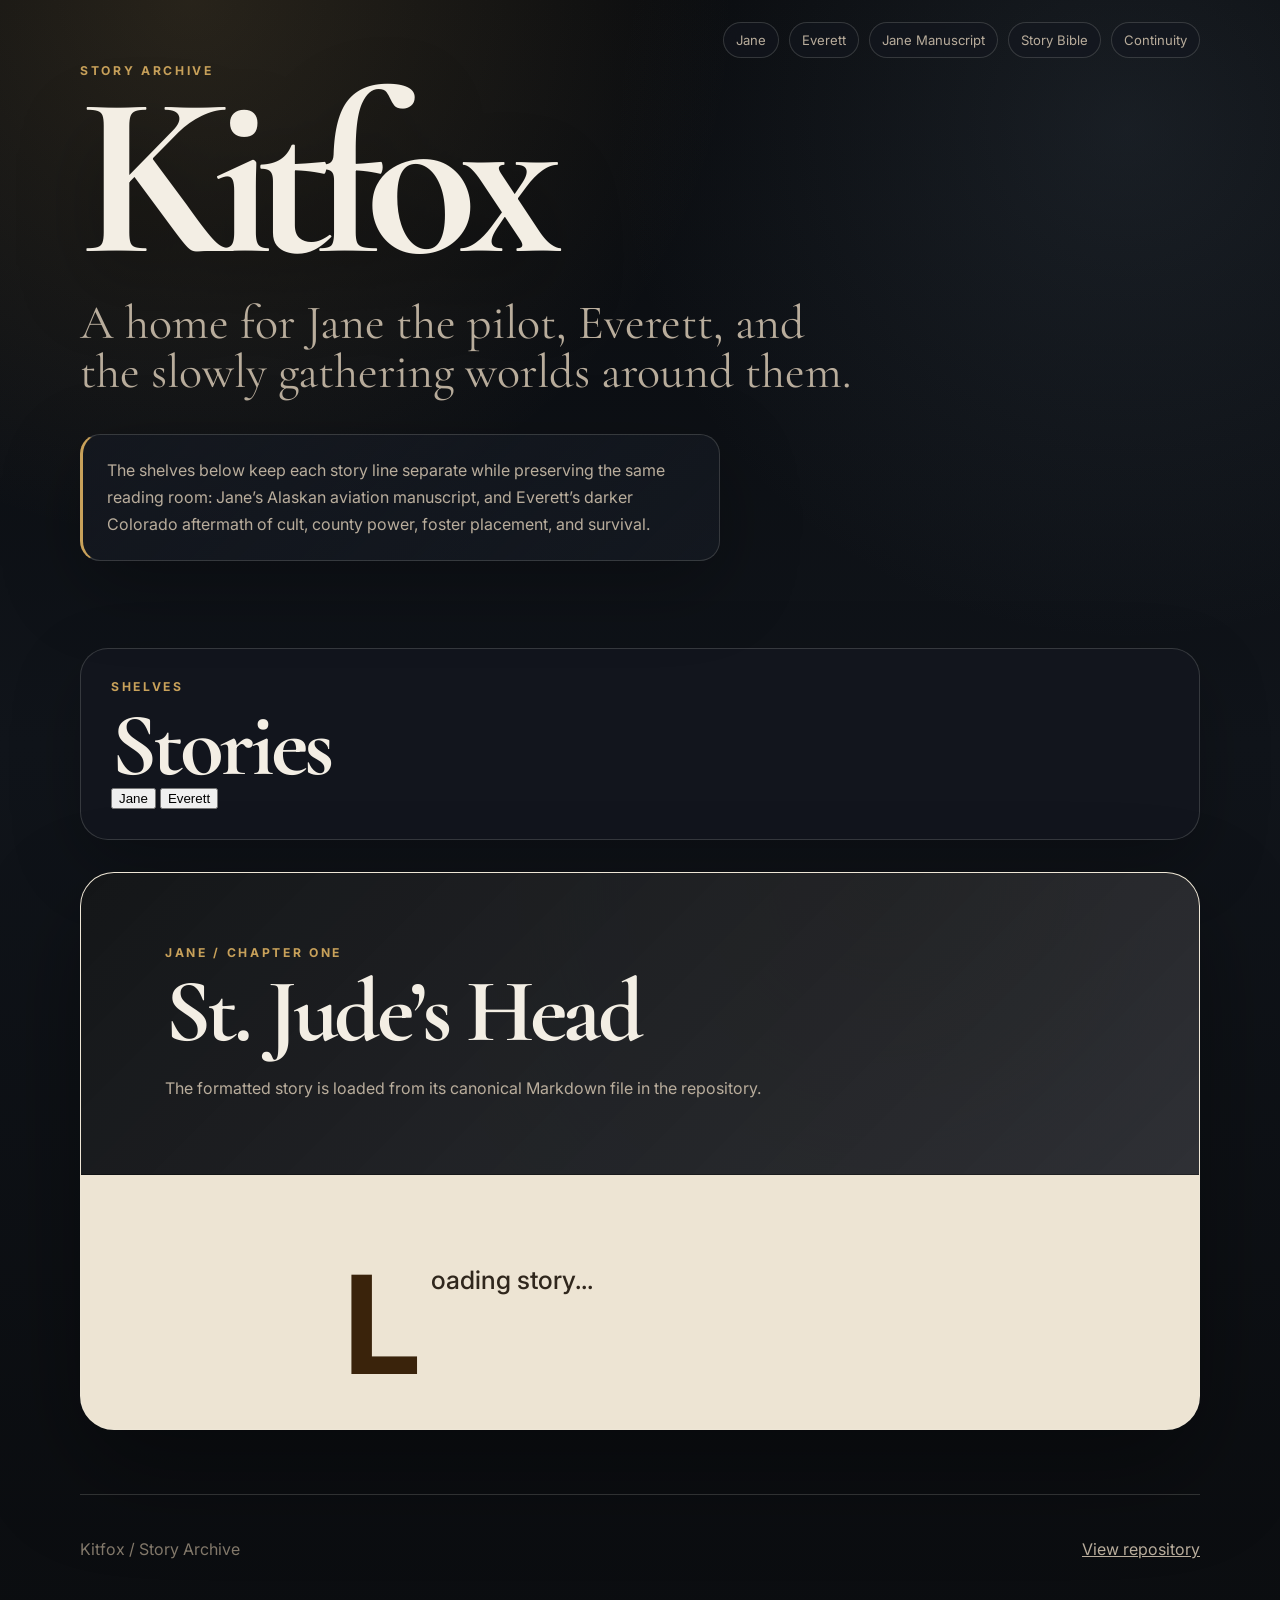
==== commit 409b441c: "Turn Kitfox into a multi-story archive" ====
--- a/index.html
+++ b/index.html
@@ -4,58 +4,53 @@
   <meta charset="utf-8" />
   <meta name="viewport" content="width=device-width, initial-scale=1" />
   <meta name="theme-color" content="#0b0d10" />
-  <title>Kitfox — Story Archive</title>
+  <title>Story Archive — Kitfox</title>
   <link rel="preconnect" href="https://fonts.googleapis.com">
   <link rel="preconnect" href="https://fonts.gstatic.com" crossorigin>
   <link href="https://fonts.googleapis.com/css2?family=Cormorant+Garamond:wght@400;500;600;700&family=Inter:wght@400;500;600;700&display=swap" rel="stylesheet">
   <link rel="stylesheet" href="styles.css" />
-  <link rel="stylesheet" href="tabs.css" />
 </head>
 <body>
   <div class="page-shell">
     <header class="hero">
       <nav class="topline" aria-label="Main navigation">
-        <a href="#archive" class="nav-link">Read</a>
-        <a href="manuscript/README.md" class="nav-link">Manuscript</a>
+        <a href="#jane-1" class="nav-link">Jane</a>
+        <a href="#everett-1" class="nav-link">Everett</a>
+        <a href="manuscript/README.md" class="nav-link">Jane Manuscript</a>
         <a href="canon/story-bible.md" class="nav-link">Story Bible</a>
         <a href="notes/continuity-log.md" class="nav-link">Continuity</a>
       </nav>
 
-      <p class="eyebrow">Story archive</p>
+      <p class="eyebrow">Story Archive</p>
       <h1>Kitfox</h1>
-      <p class="subtitle">A dark little fiction hangar for Jane, Everett, and the other story worlds gathering around them.</p>
+      <p class="subtitle">A home for Jane the pilot, Everett, and the slowly gathering worlds around them.</p>
       <div class="hero-card">
         <p>
-          What began as Jane the Pilot now has room for other shelves: the Alaska rescue story, Everett's trial-haunted life after the Colorado cult, and future fragments that need their own door rather than a pile in the corner.
+          The shelves below keep each story line separate while preserving the same reading room: Jane’s Alaskan aviation manuscript, and Everett’s darker Colorado aftermath of cult, county power, foster placement, and survival.
         </p>
       </div>
     </header>
 
     <main>
-      <section id="archive" class="book-panel" aria-labelledby="archive-title">
+      <section class="book-panel" aria-labelledby="story-list-title">
         <div>
-          <p class="section-kicker">Archive</p>
-          <h2 id="archive-title">Stories</h2>
-          <div class="story-tabs" role="tablist" aria-label="Story worlds">
-            <button class="story-tab active" type="button" data-story="jane" role="tab" aria-selected="true">Jane</button>
-            <button class="story-tab" type="button" data-story="everett" role="tab" aria-selected="false">Everett</button>
-            <button class="story-tab" type="button" data-story="oceanBridge" role="tab" aria-selected="false">Ocean-Bridge</button>
-            <button class="story-tab" type="button" data-story="arthur" role="tab" aria-selected="false">Arthur</button>
+          <p class="section-kicker">Shelves</p>
+          <h2 id="story-list-title">Stories</h2>
+          <div class="collection-tabs" role="tablist" aria-label="Story shelves">
+            <button class="collection-tab active" type="button" data-collection-tab="jane">Jane</button>
+            <button class="collection-tab" type="button" data-collection-tab="everett">Everett</button>
           </div>
         </div>
-        <div>
-          <p id="story-summary" class="story-summary">Jane the Pilot: literary aviation rescue fiction set on St. Jude's Head, Alaska.</p>
-          <div id="work-list" class="chapter-list" aria-label="Selected story entries"></div>
-        </div>
+        <div id="story-list" class="chapter-list" aria-live="polite"></div>
       </section>
 
-      <article id="reader" class="chapter" aria-live="polite">
+      <article id="chapter" class="chapter" aria-live="polite">
         <div class="chapter-title-card">
-          <p id="reader-kicker" class="section-kicker">Jane · Chapter One</p>
-          <h2 id="reader-heading">St. Jude’s Head</h2>
-          <p id="reader-note" class="chapter-note">The formatted manuscript is loaded from the canonical Markdown file in <code>manuscript/</code>.</p>
+          <p id="chapter-kicker" class="section-kicker">Jane / Chapter One</p>
+          <h2 id="chapter-heading">St. Jude’s Head</h2>
+          <p id="chapter-note" class="chapter-note">The formatted story is loaded from its canonical Markdown file in the repository.</p>
         </div>
-        <div id="reader-content" class="chapter-content">
+        <div id="chapter-content" class="chapter-content">
           <p class="loading">Loading story...</p>
         </div>
       </article>
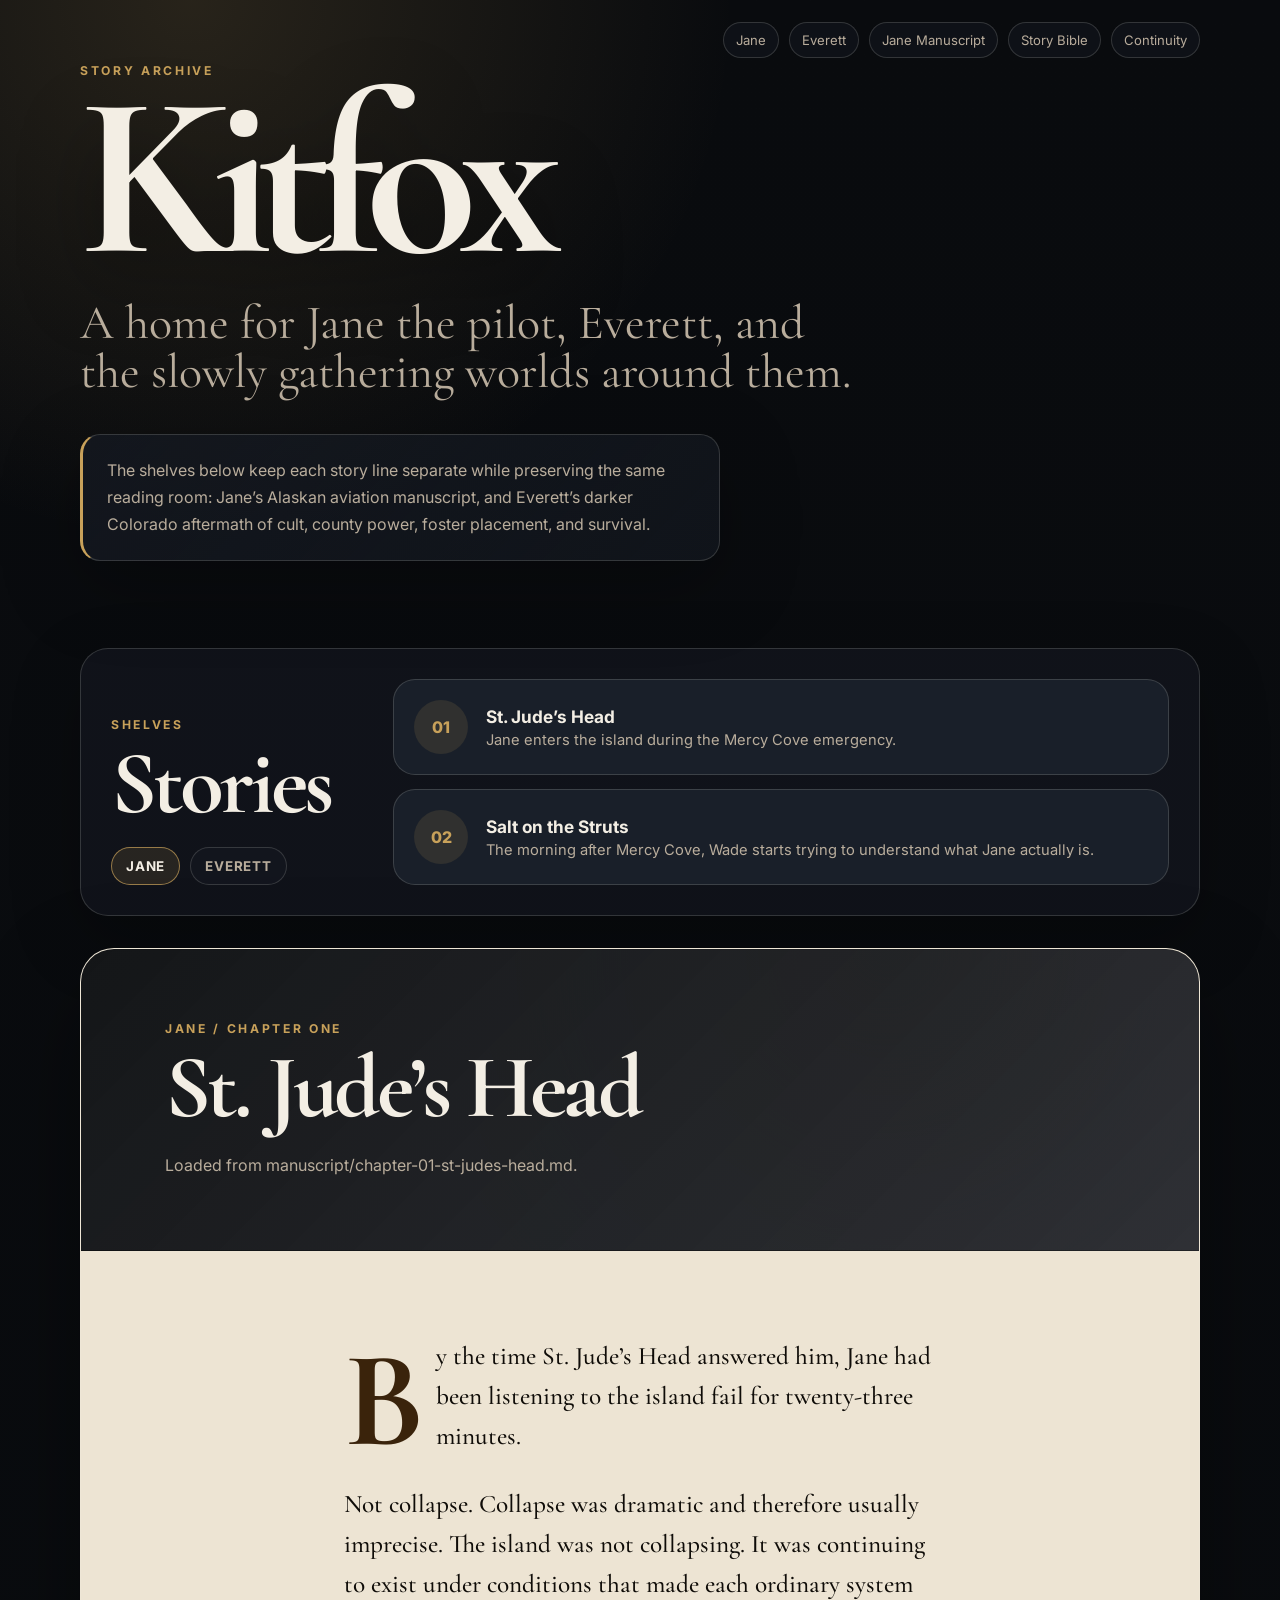
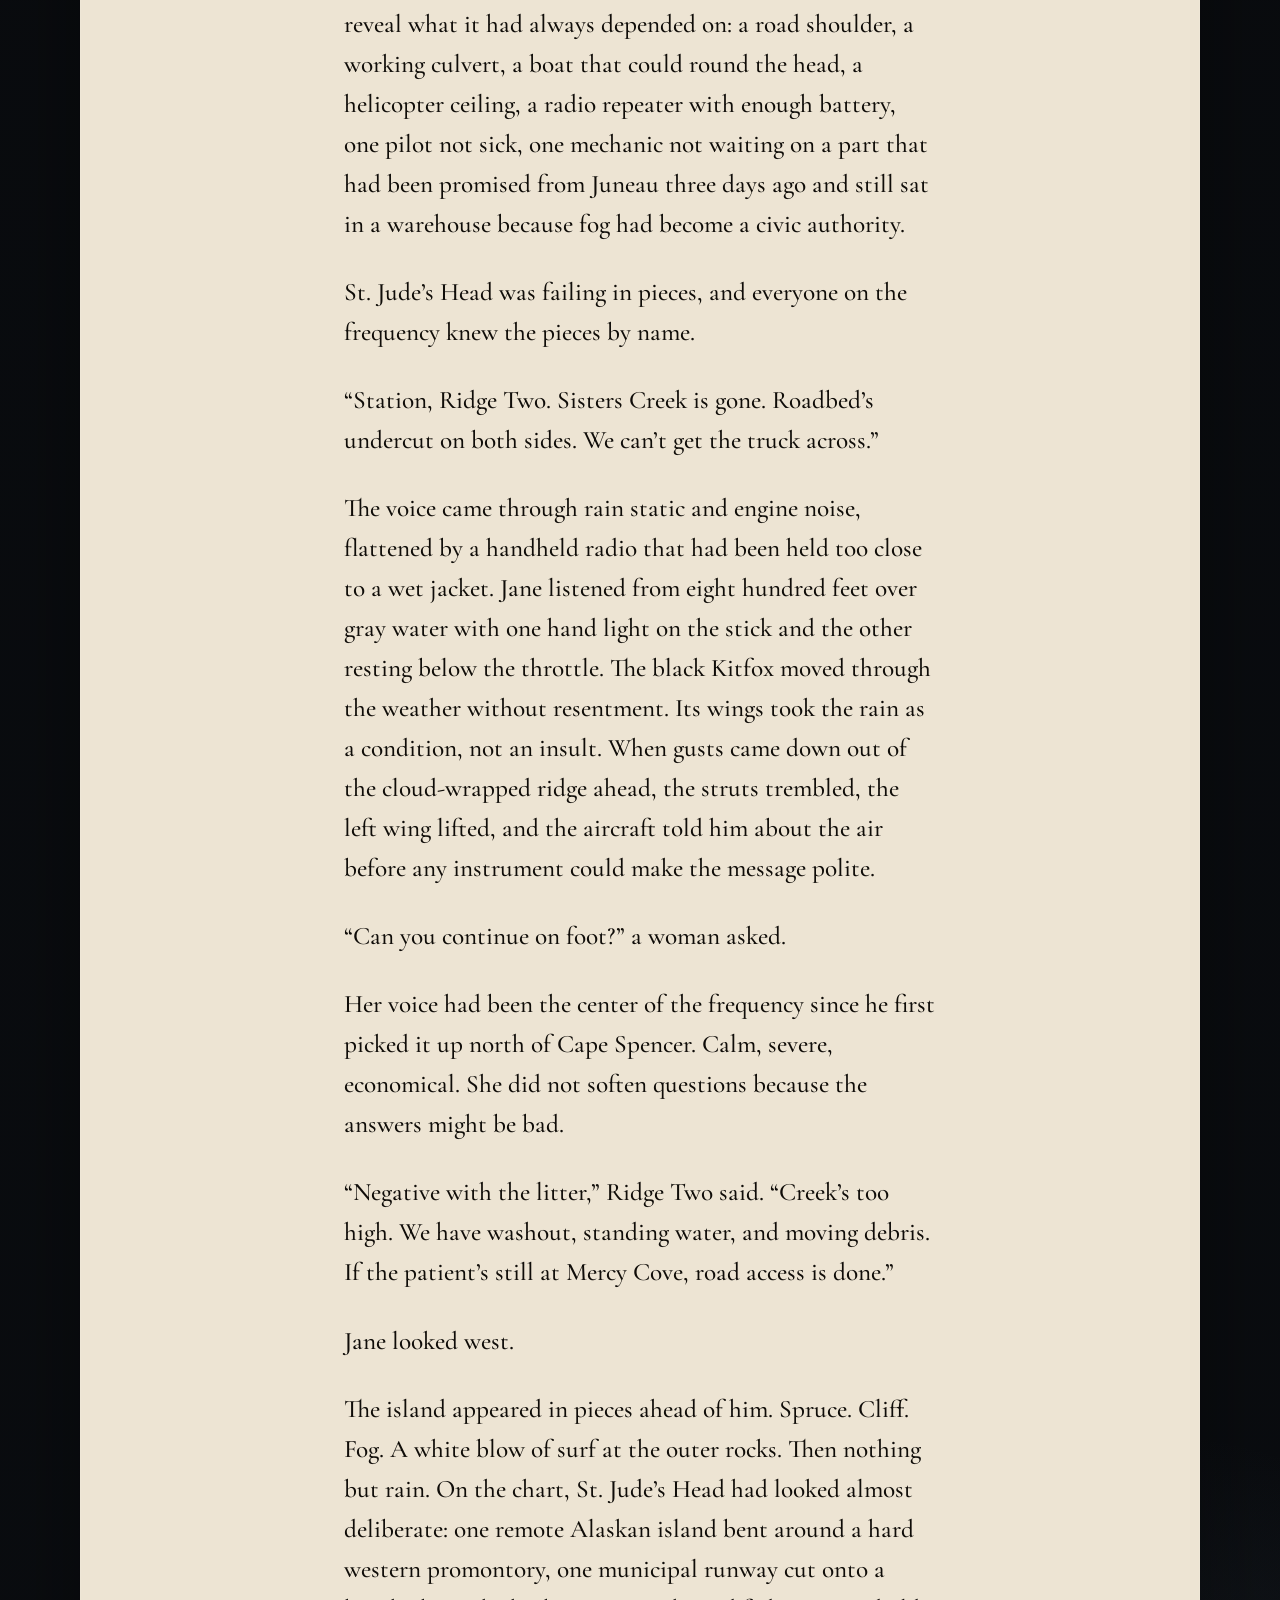
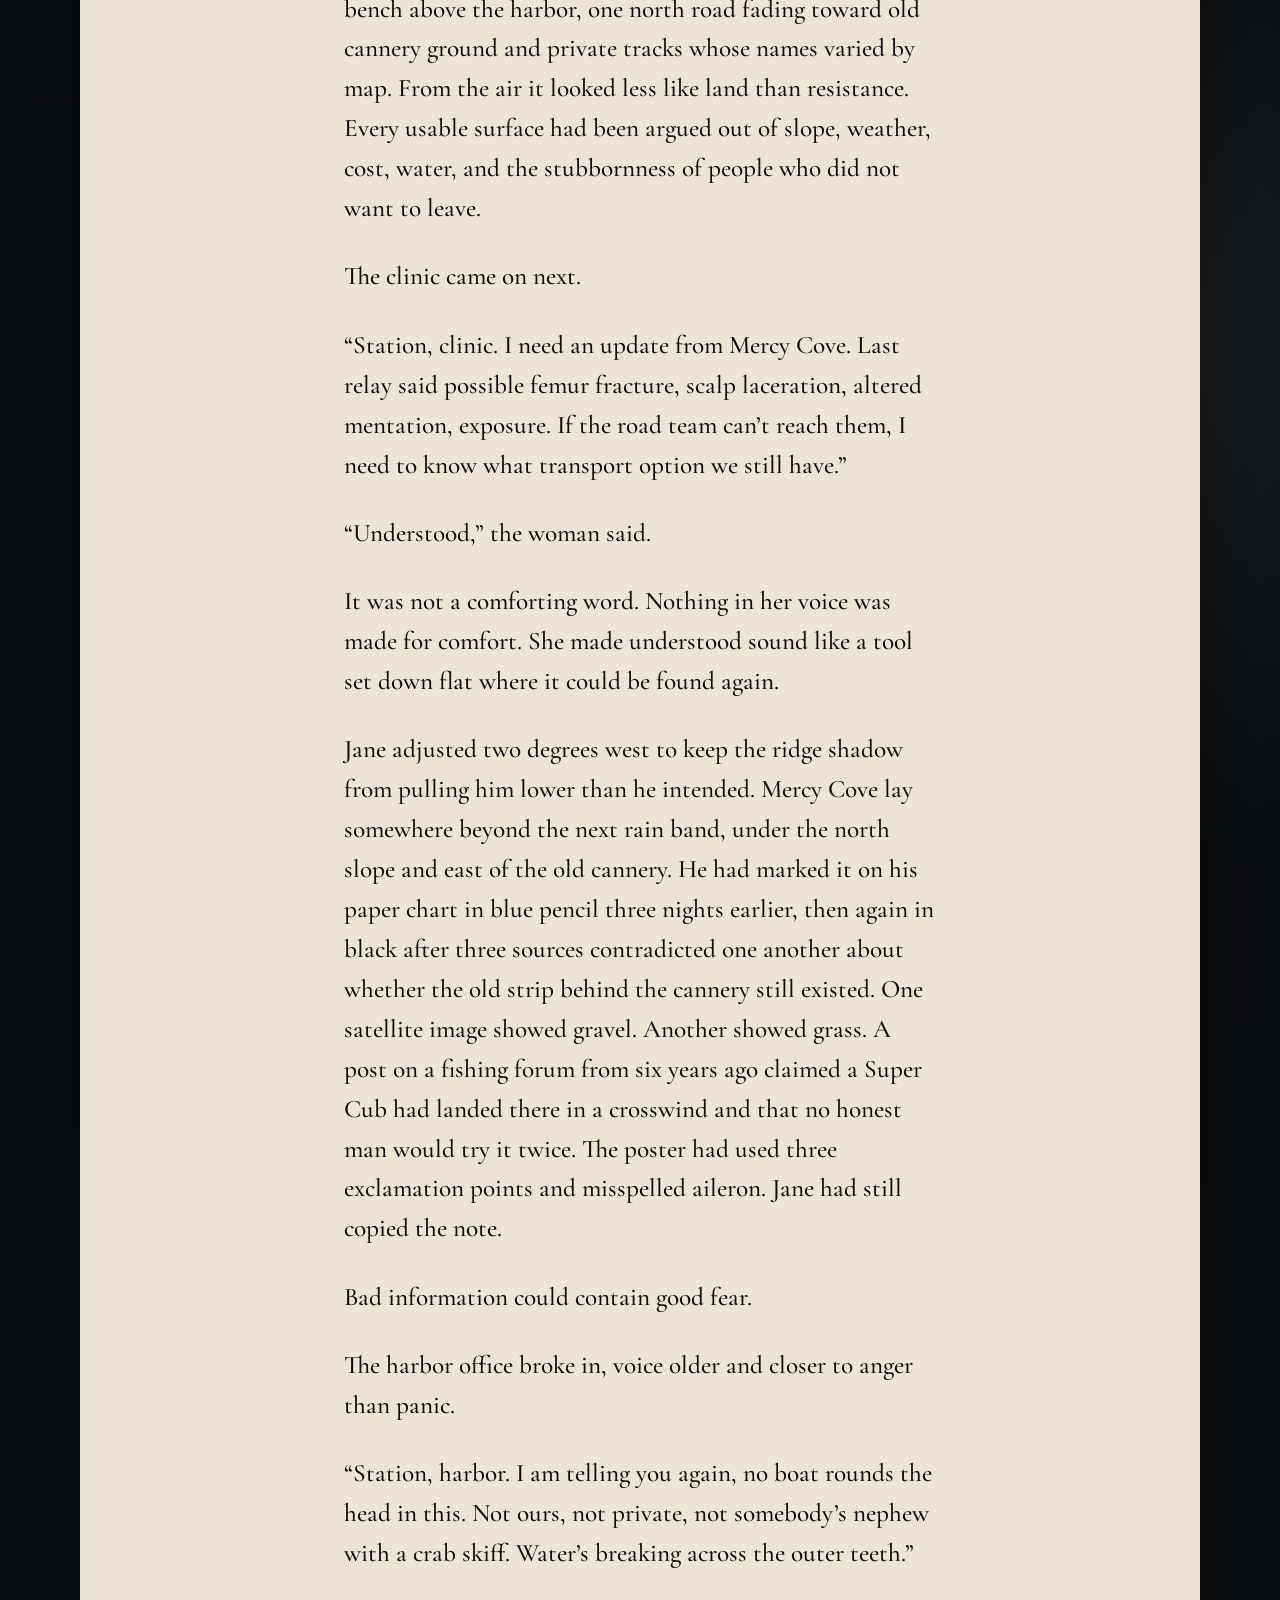
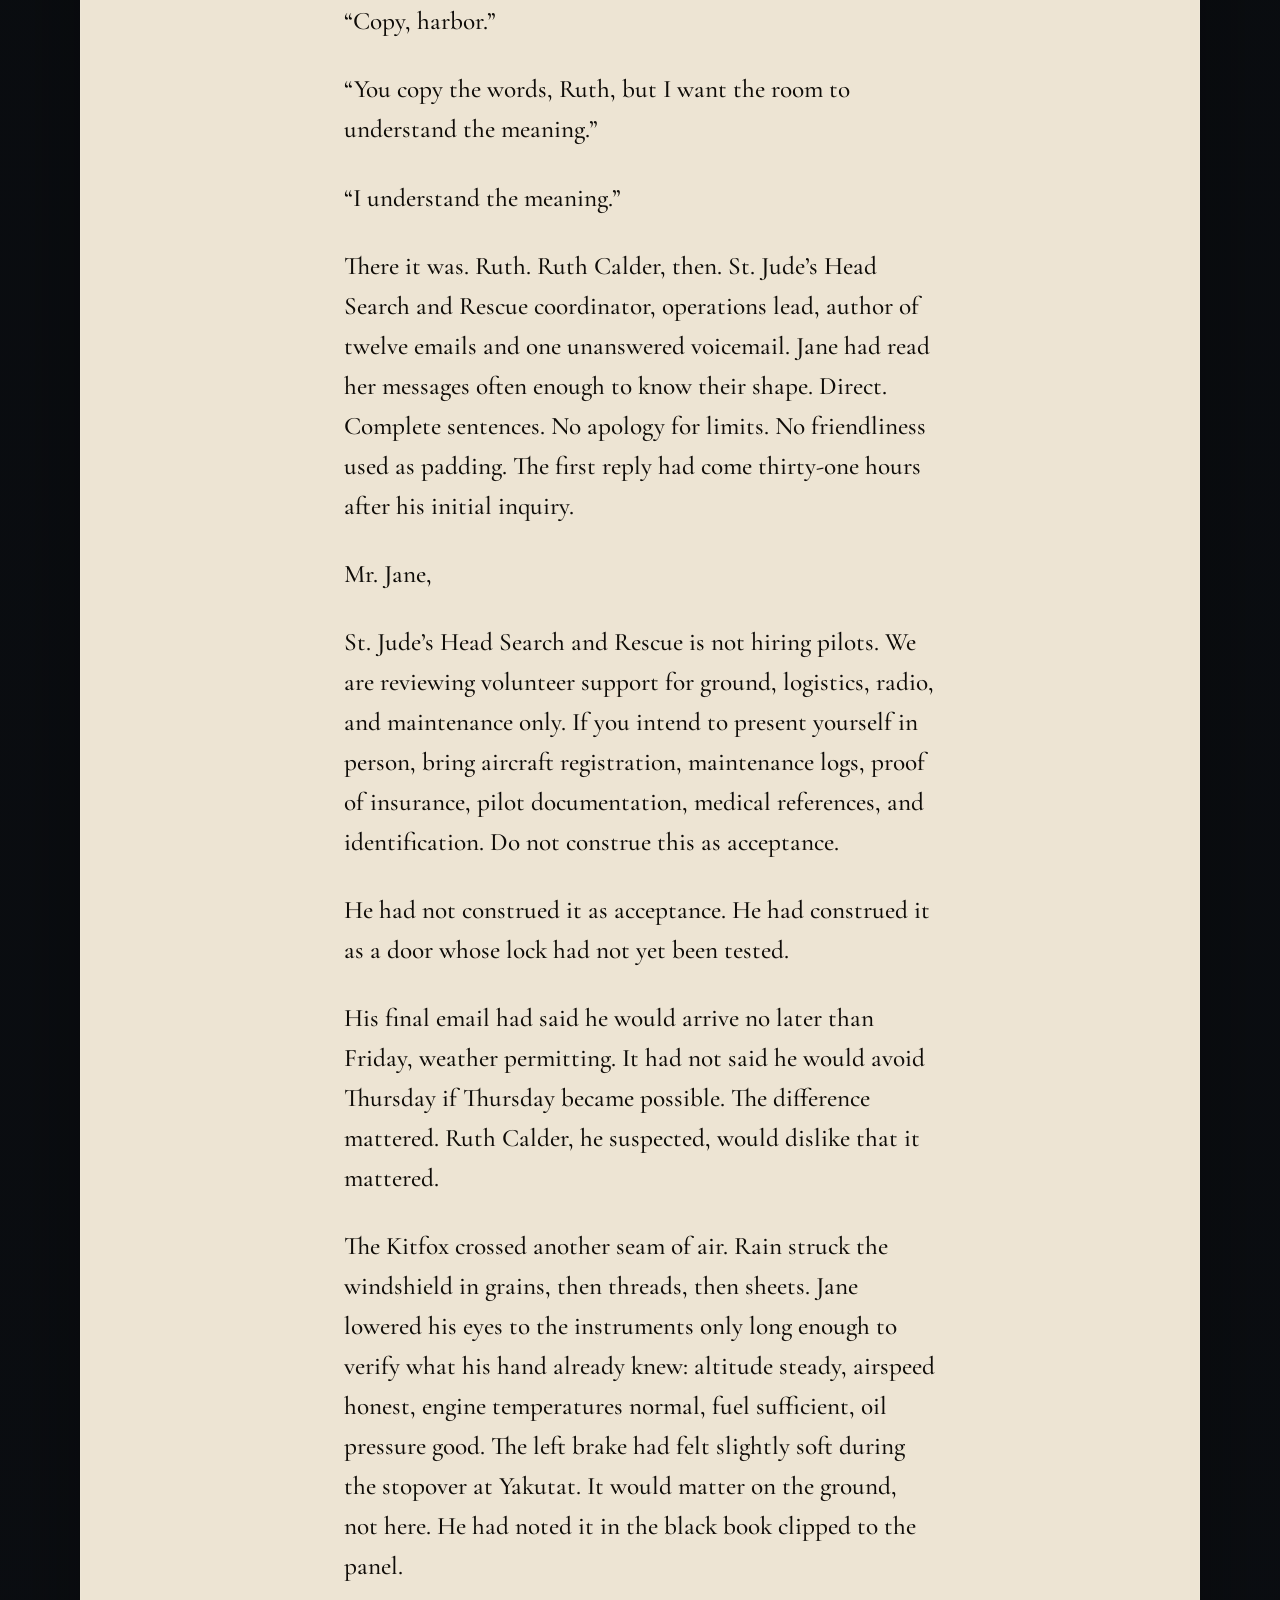
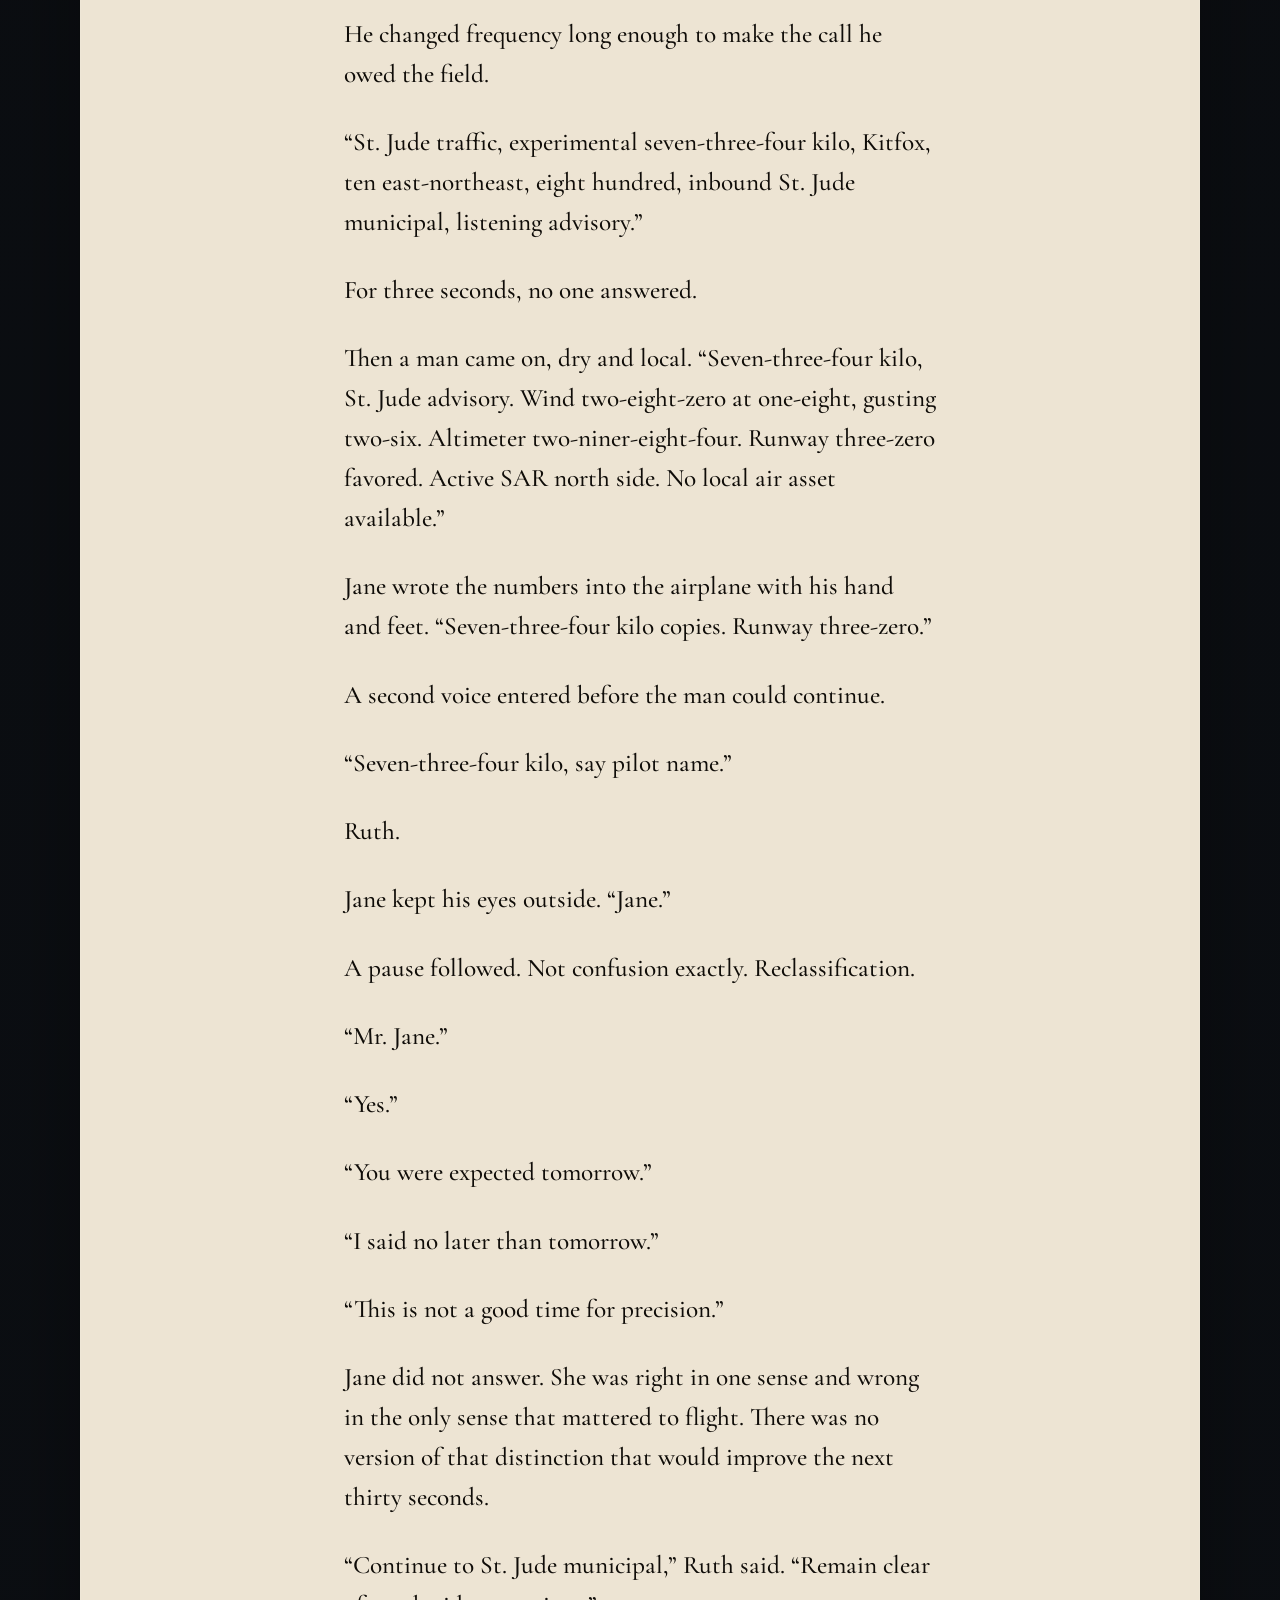
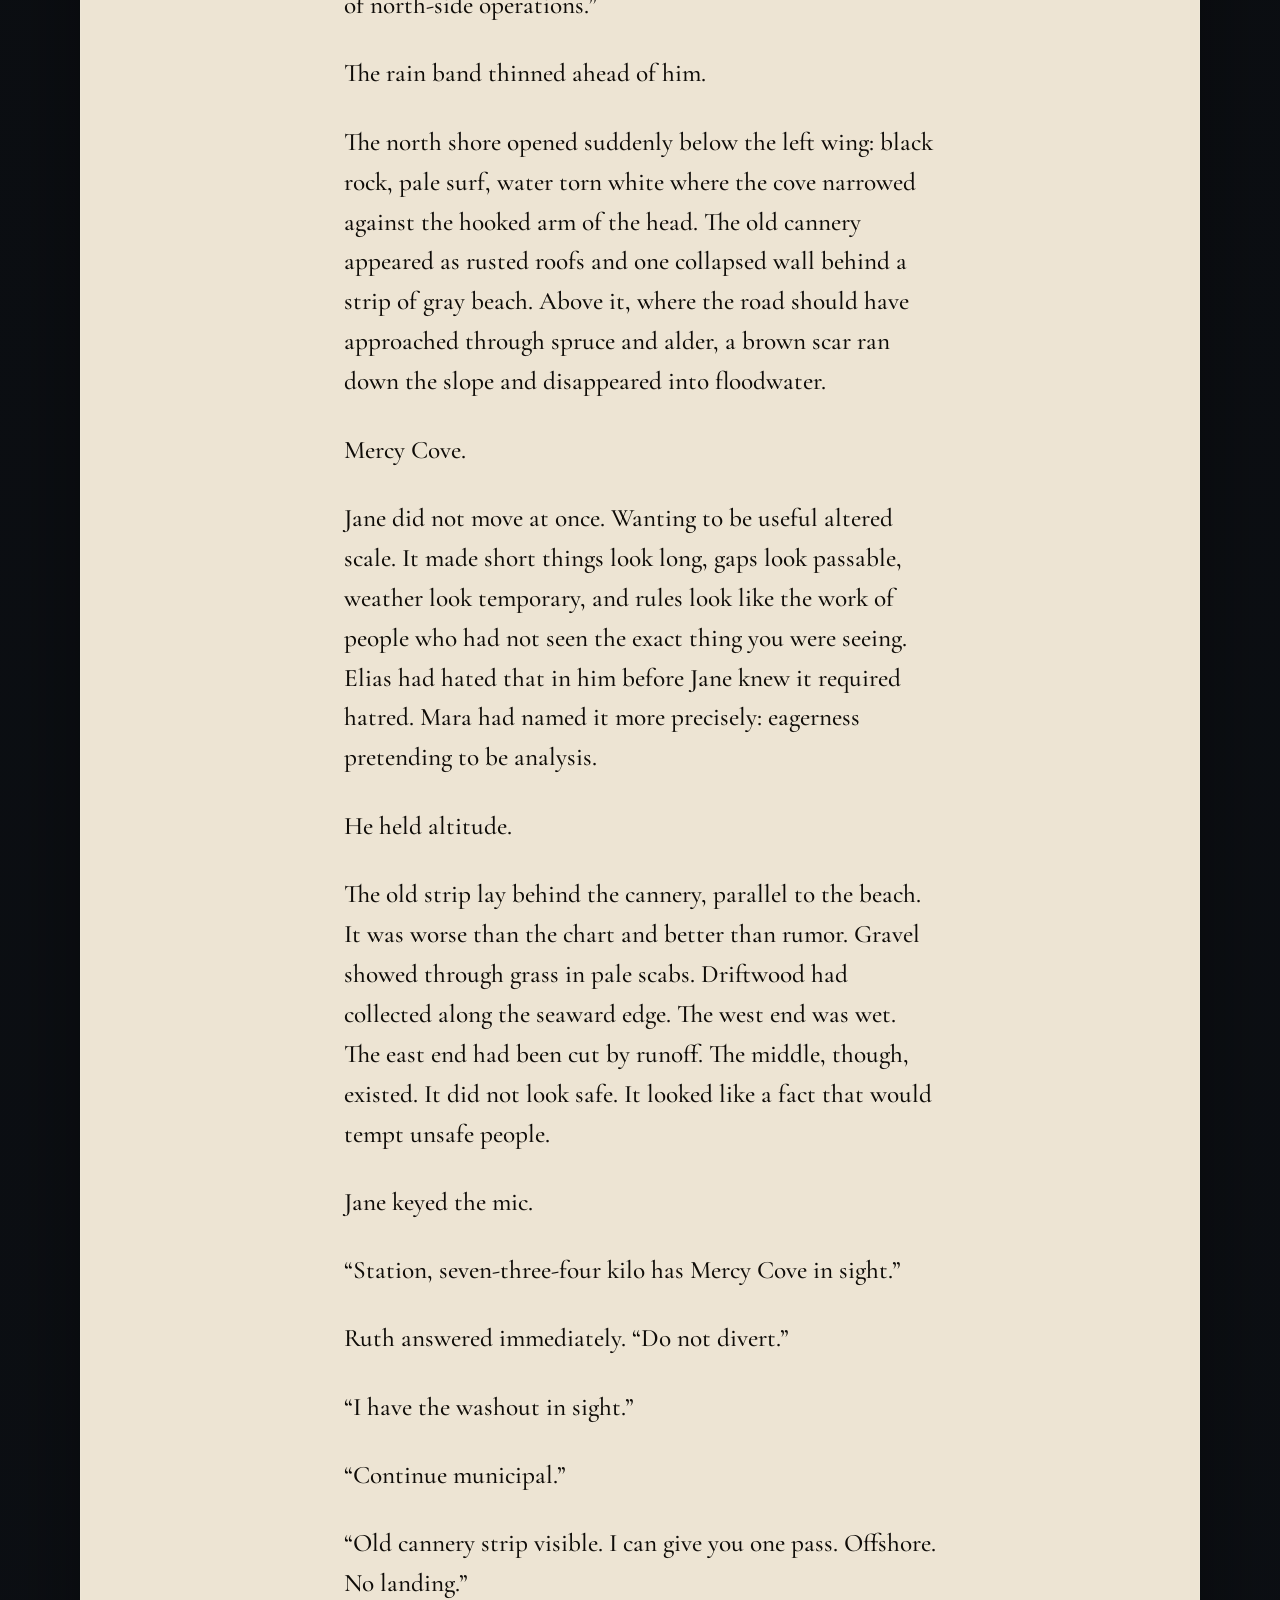
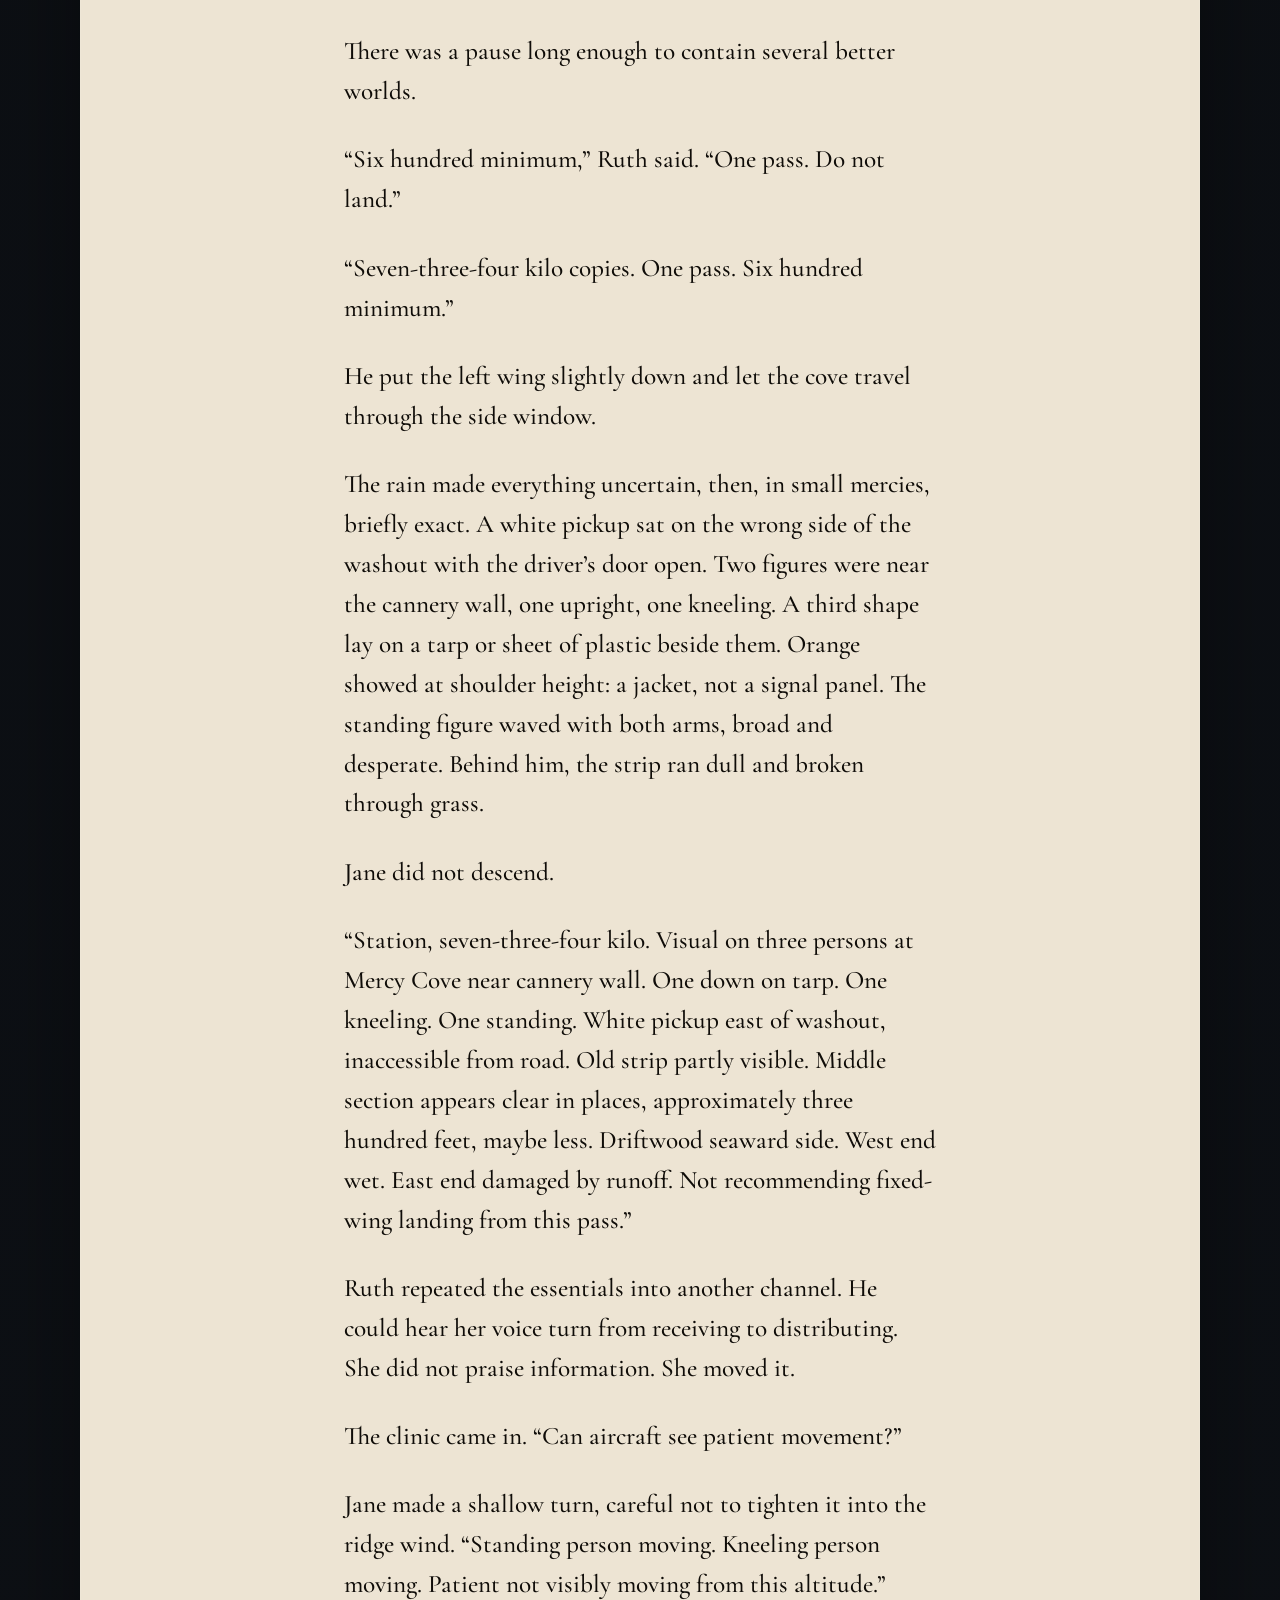
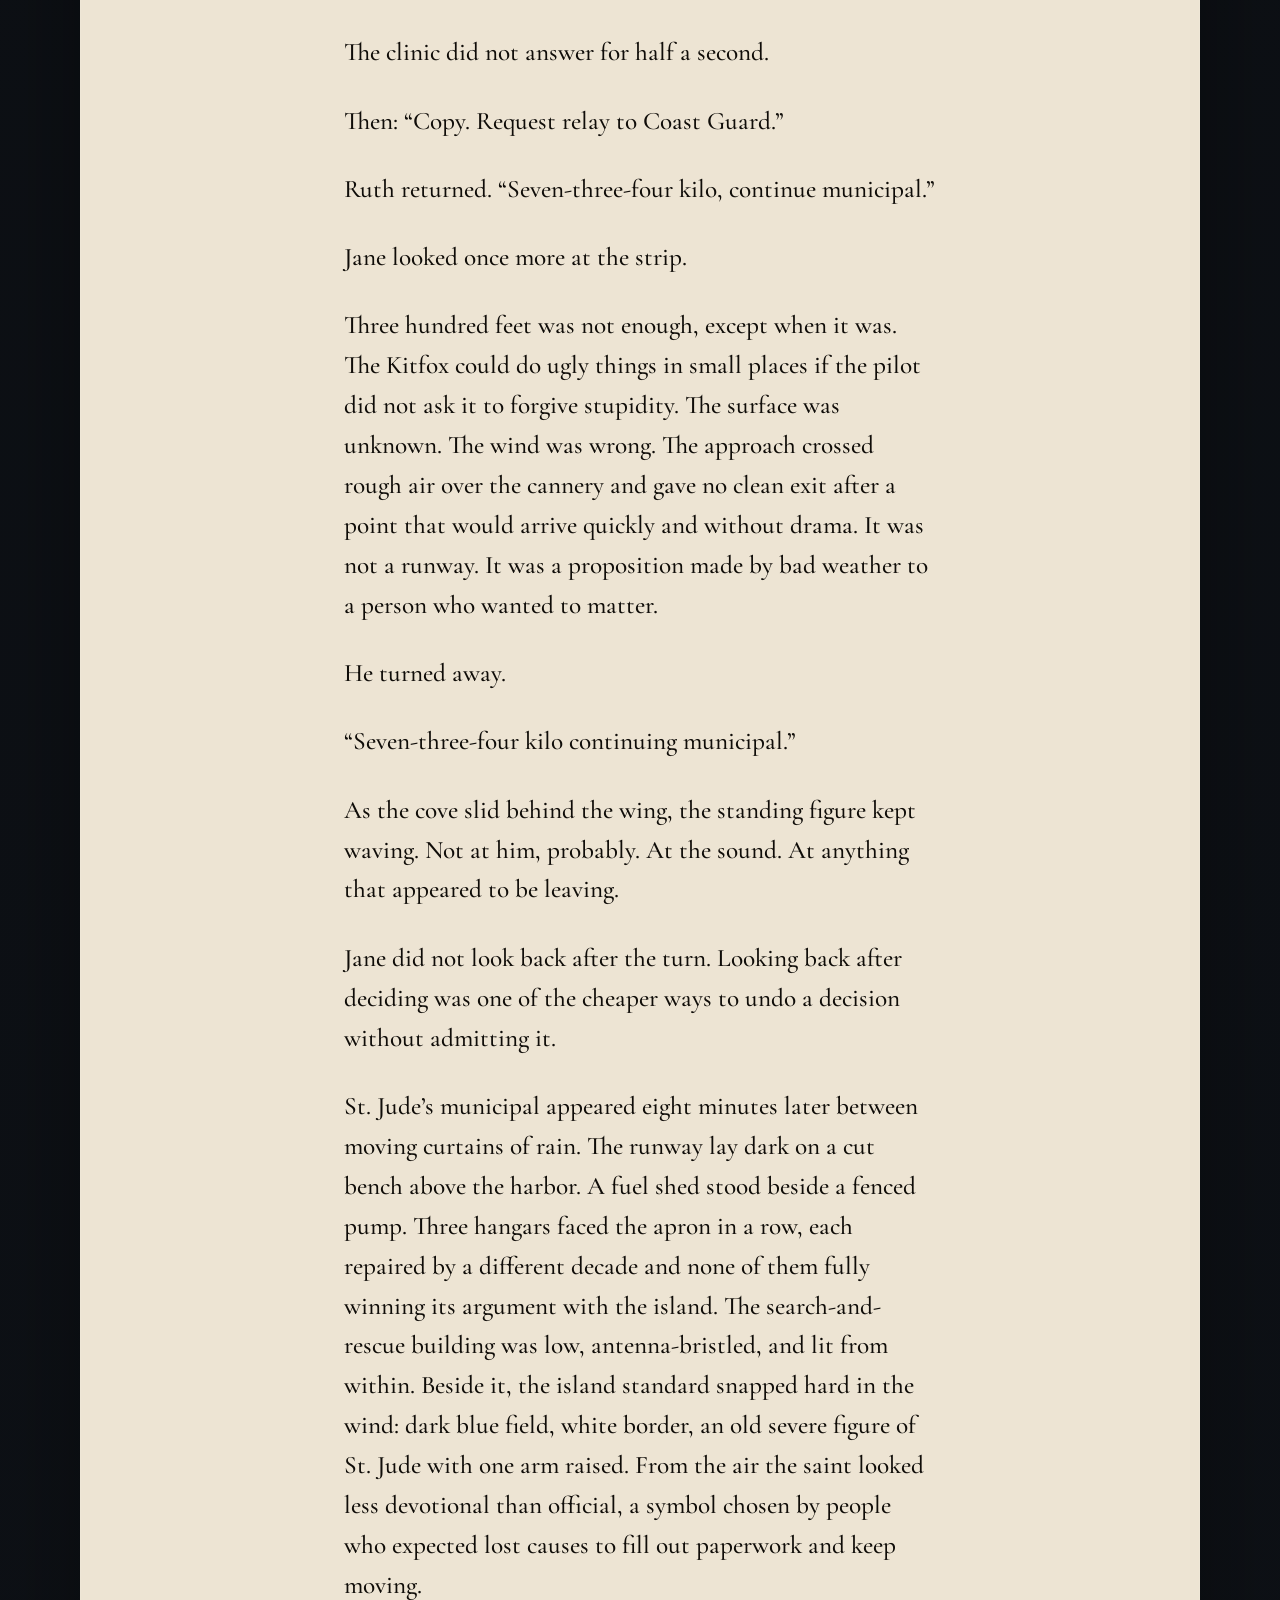
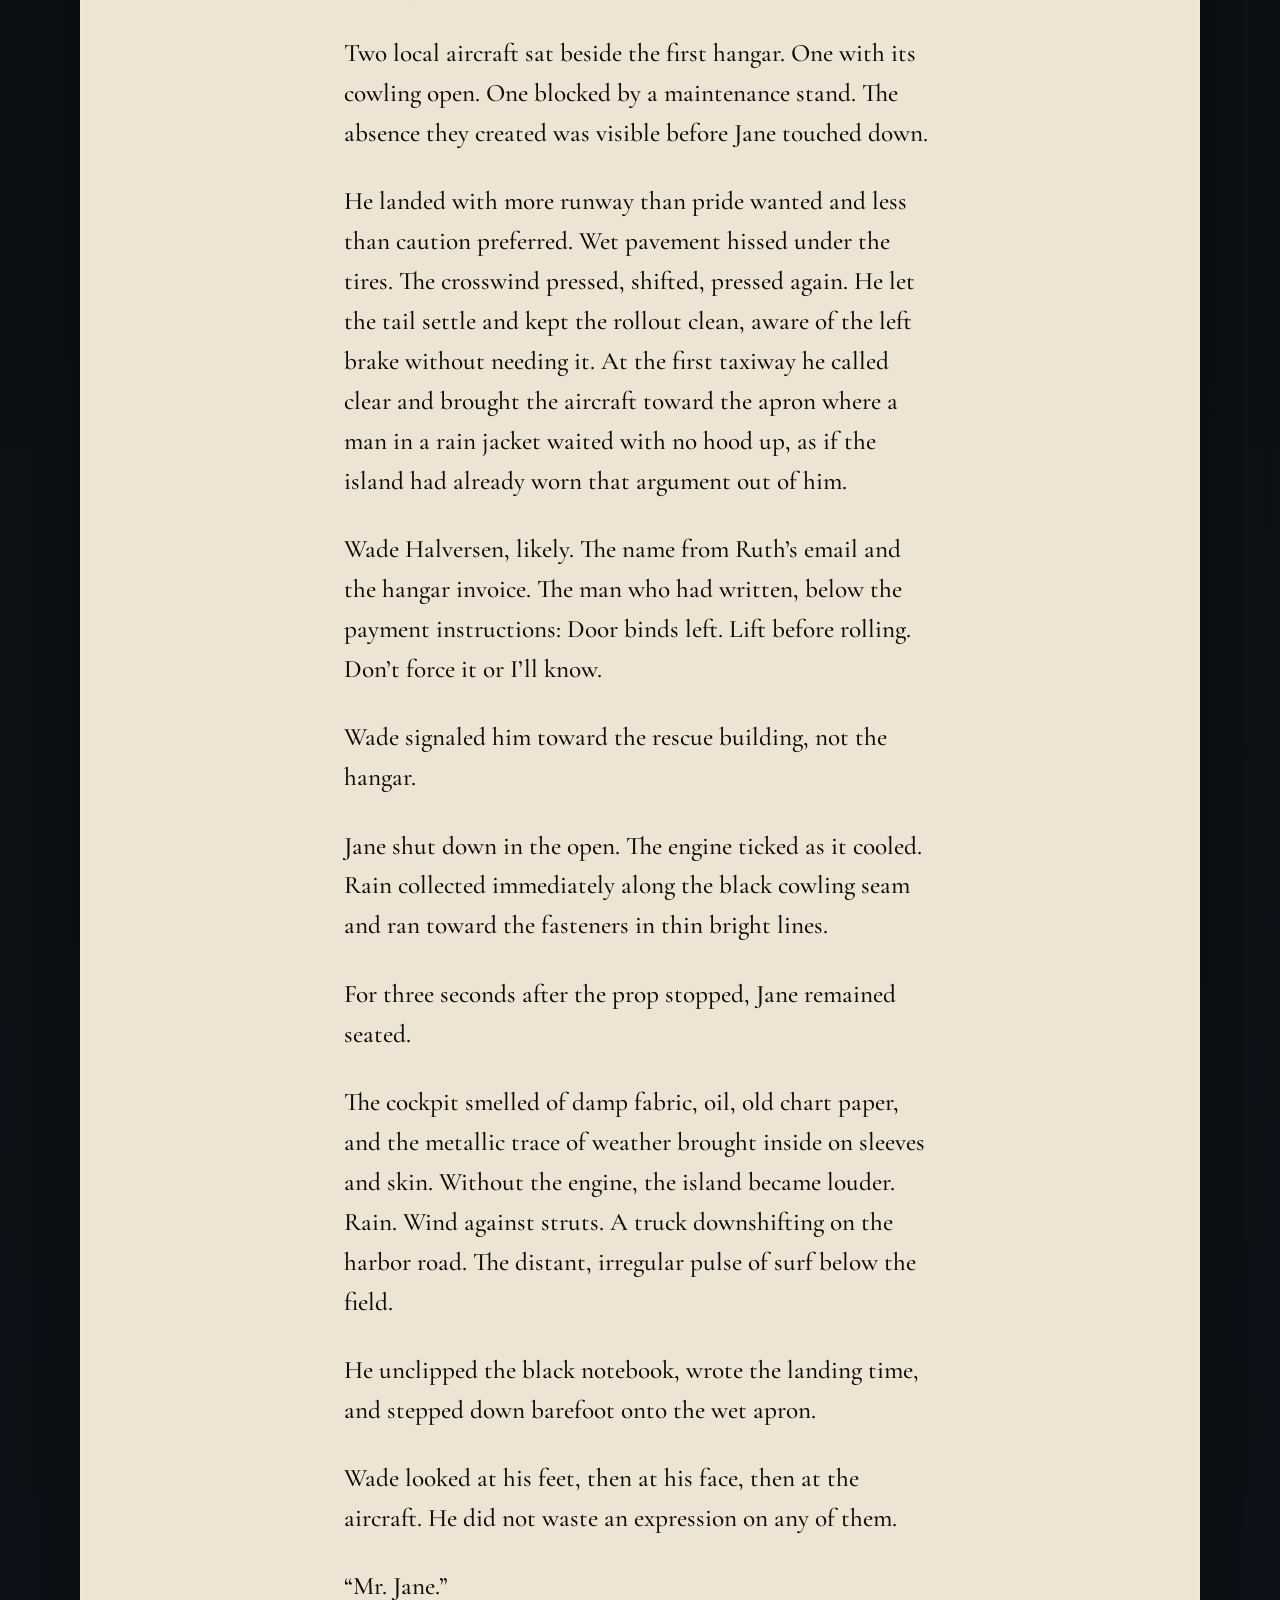
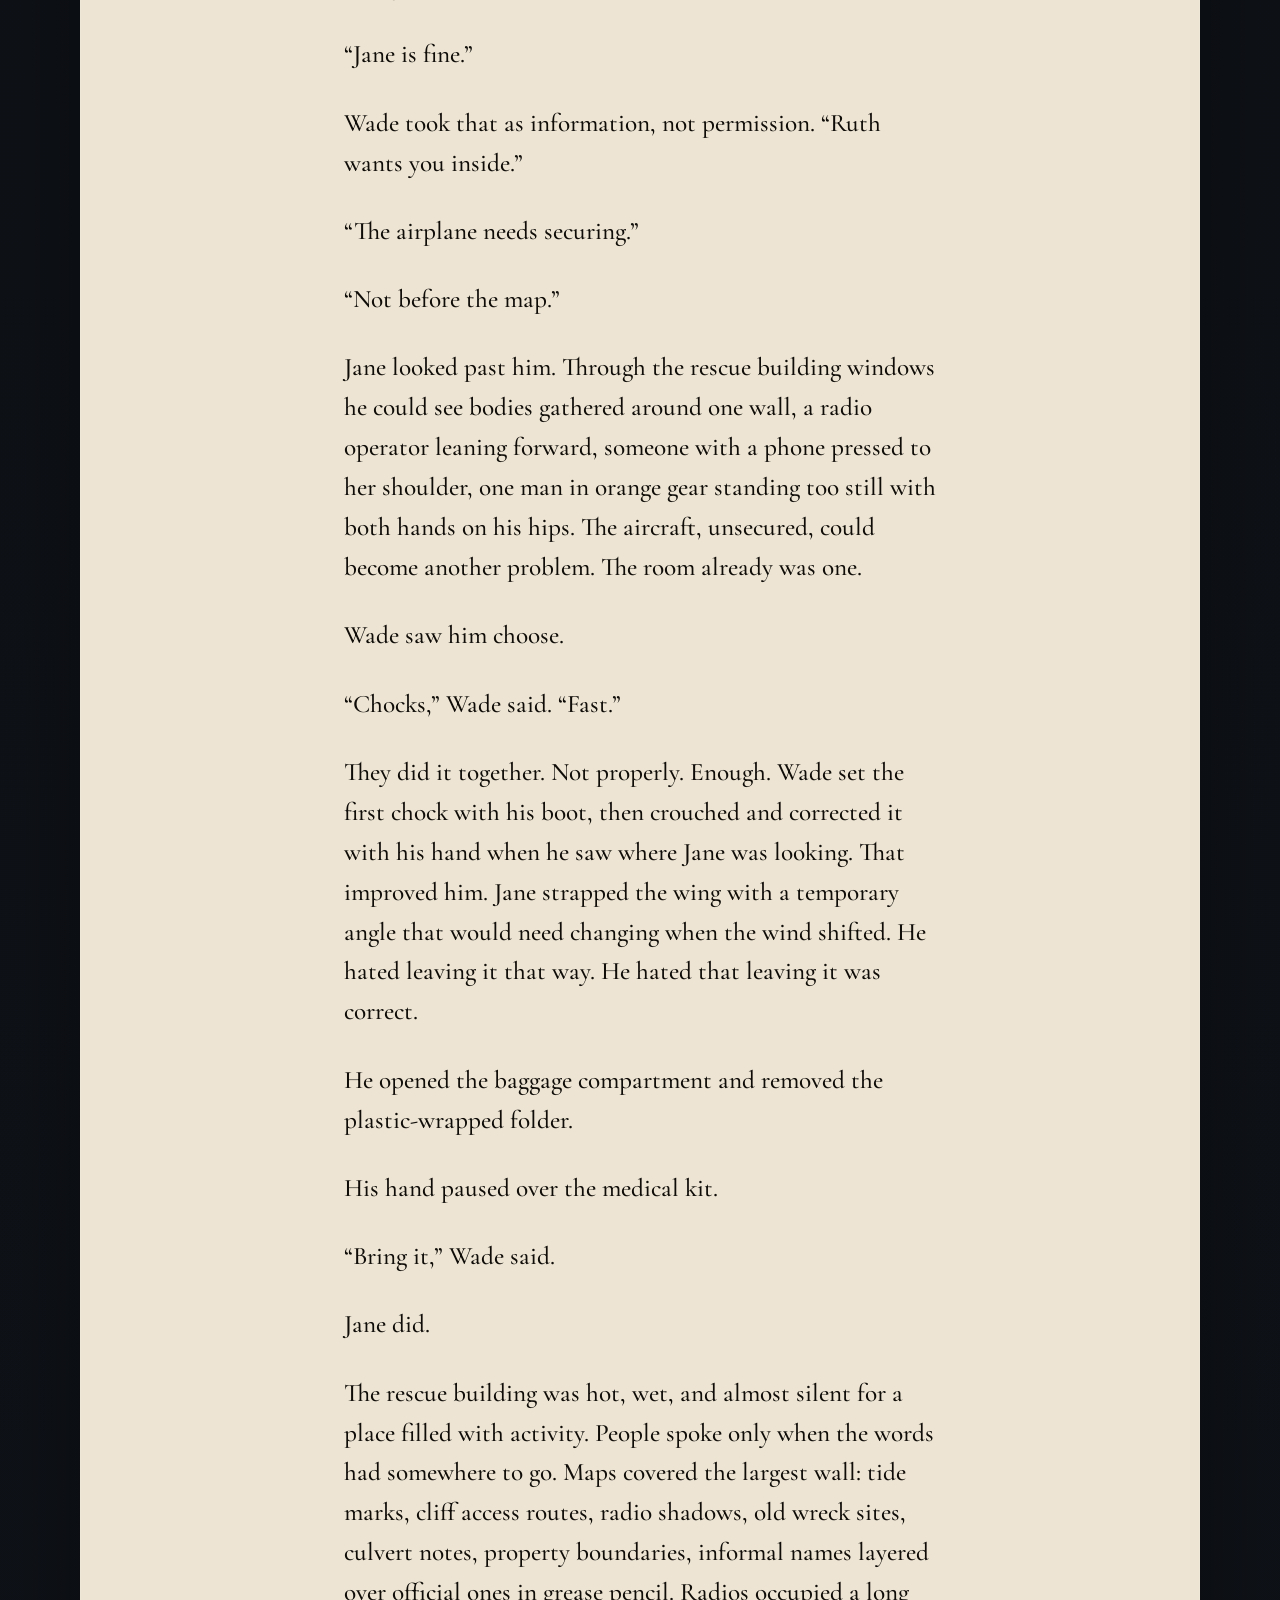
==== commit cdf495ce: "Load archive tab stylesheet" ====
--- a/index.html
+++ b/index.html
@@ -9,6 +9,7 @@
   <link rel="preconnect" href="https://fonts.gstatic.com" crossorigin>
   <link href="https://fonts.googleapis.com/css2?family=Cormorant+Garamond:wght@400;500;600;700&family=Inter:wght@400;500;600;700&display=swap" rel="stylesheet">
   <link rel="stylesheet" href="styles.css" />
+  <link rel="stylesheet" href="archive.css" />
 </head>
 <body>
   <div class="page-shell">
--- a/archive.css
+++ b/archive.css
@@ -0,0 +1,41 @@
+.collection-tabs {
+  display: flex;
+  flex-wrap: wrap;
+  gap: 10px;
+  margin-top: 22px;
+}
+
+.collection-tab {
+  appearance: none;
+  border: 1px solid var(--line);
+  border-radius: 999px;
+  padding: 10px 14px;
+  color: var(--muted);
+  background: rgba(20, 24, 32, 0.66);
+  font-family: var(--sans);
+  font-size: 0.84rem;
+  font-weight: 700;
+  letter-spacing: 0.06em;
+  text-transform: uppercase;
+  cursor: pointer;
+  transition: border-color 160ms ease, color 160ms ease, background 160ms ease, transform 160ms ease;
+}
+
+.collection-tab:hover {
+  transform: translateY(-1px);
+  color: var(--ink);
+  border-color: rgba(200, 161, 90, 0.5);
+  background: rgba(200, 161, 90, 0.09);
+}
+
+.collection-tab.active {
+  color: var(--ink);
+  border-color: rgba(200, 161, 90, 0.7);
+  background: var(--accent-soft);
+}
+
+@media (max-width: 760px) {
+  .collection-tabs {
+    margin-top: 16px;
+  }
+}
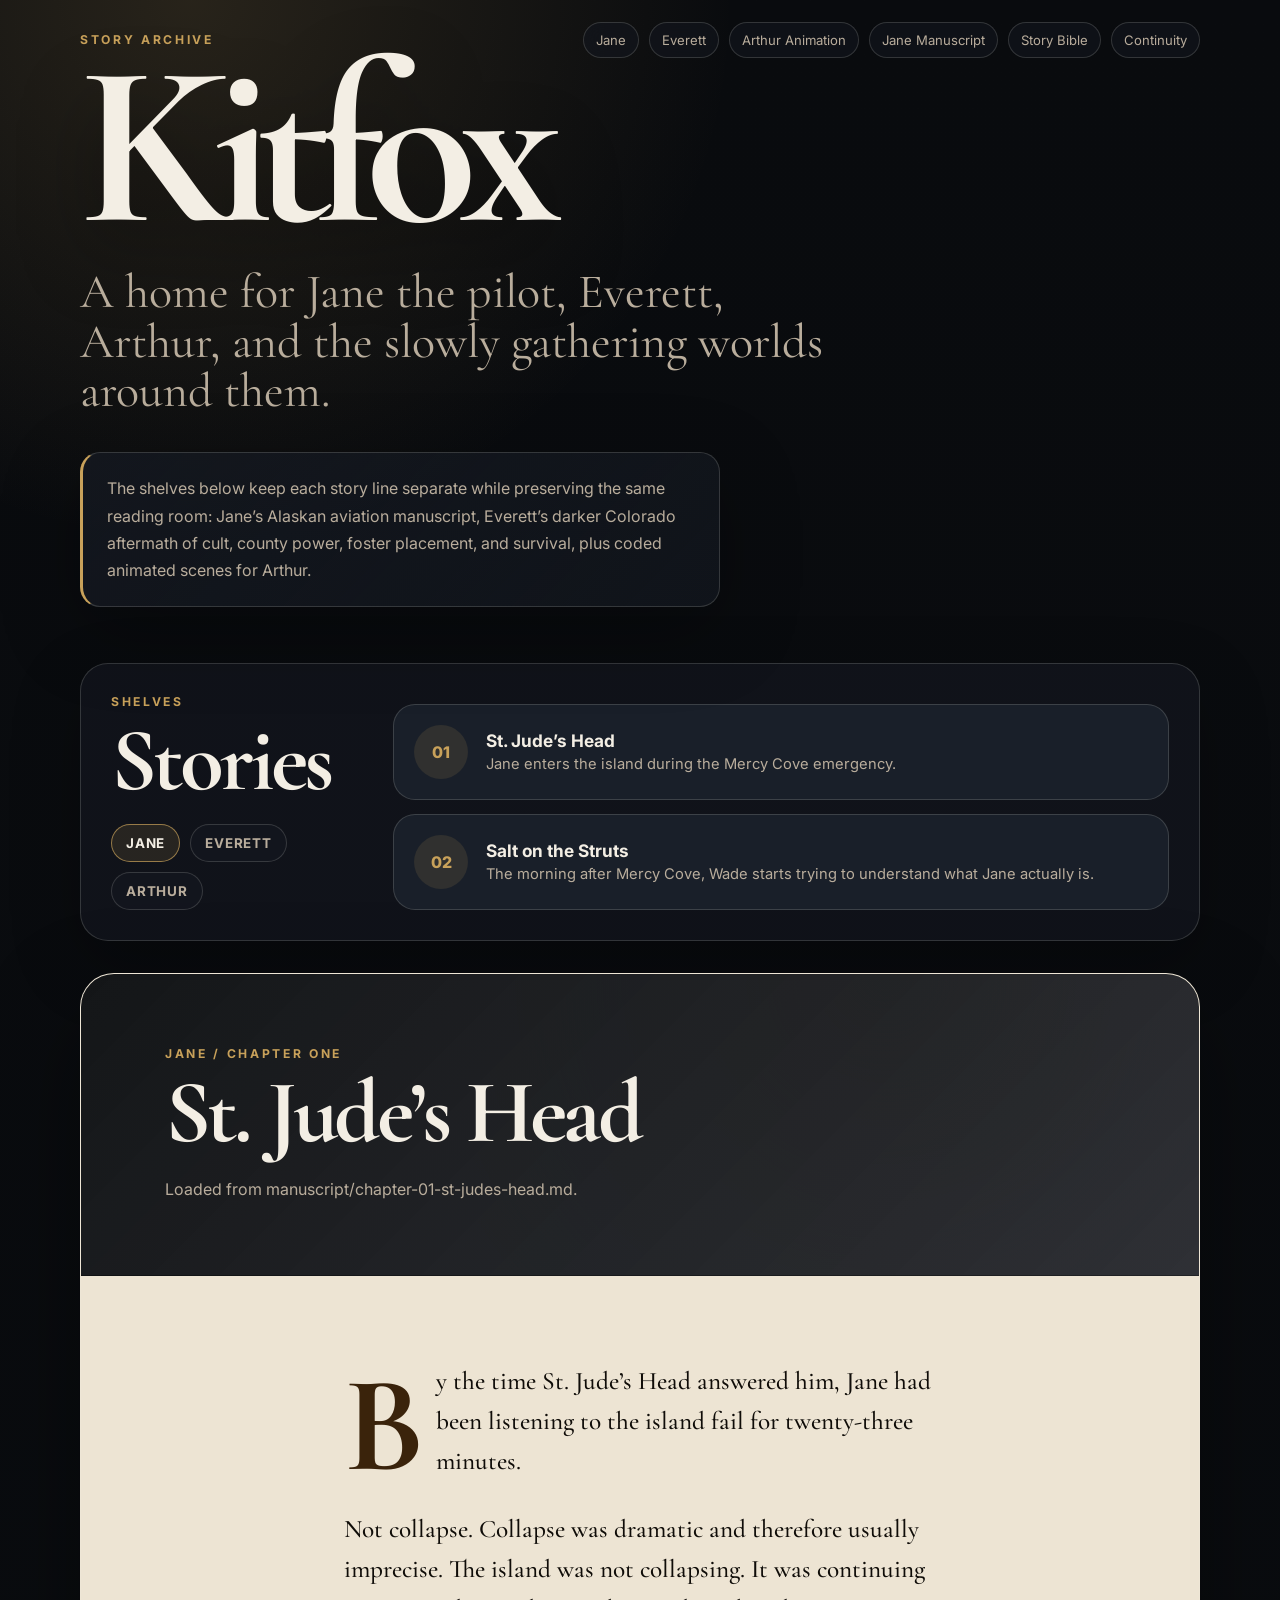
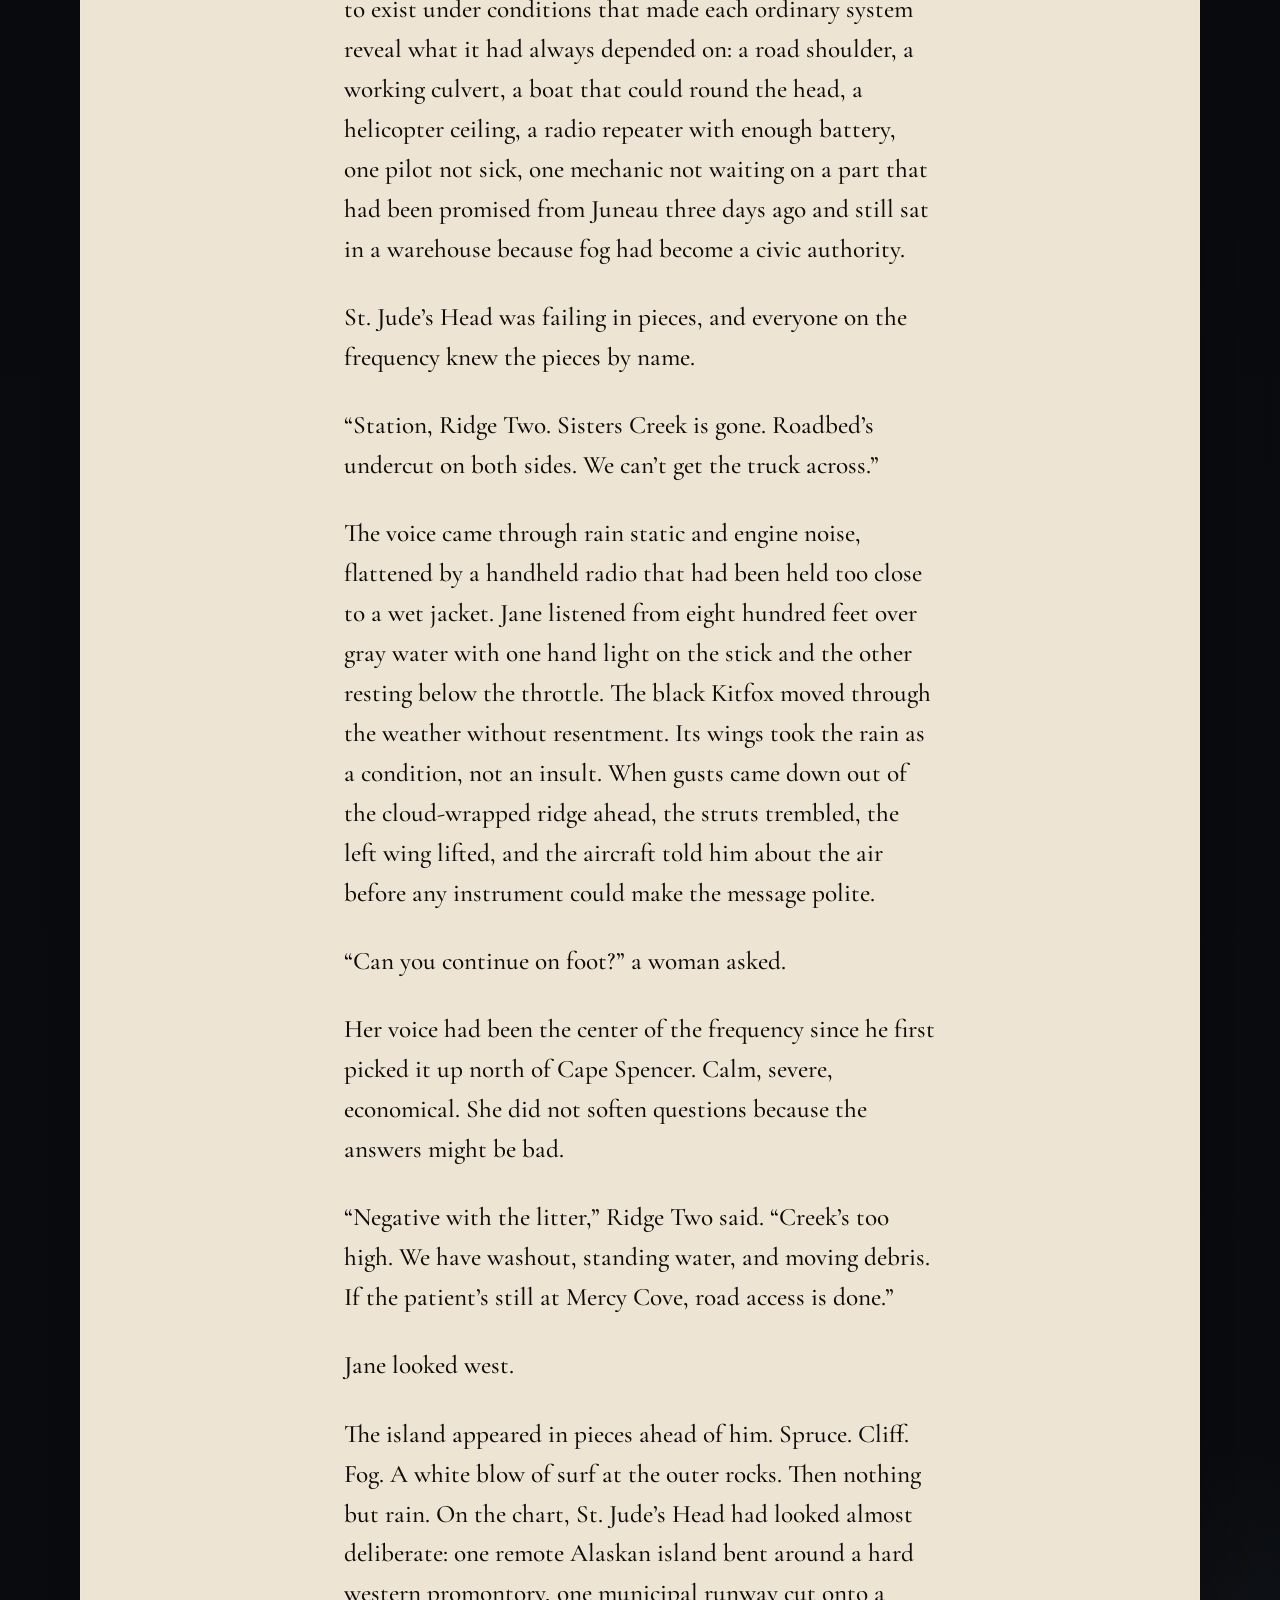
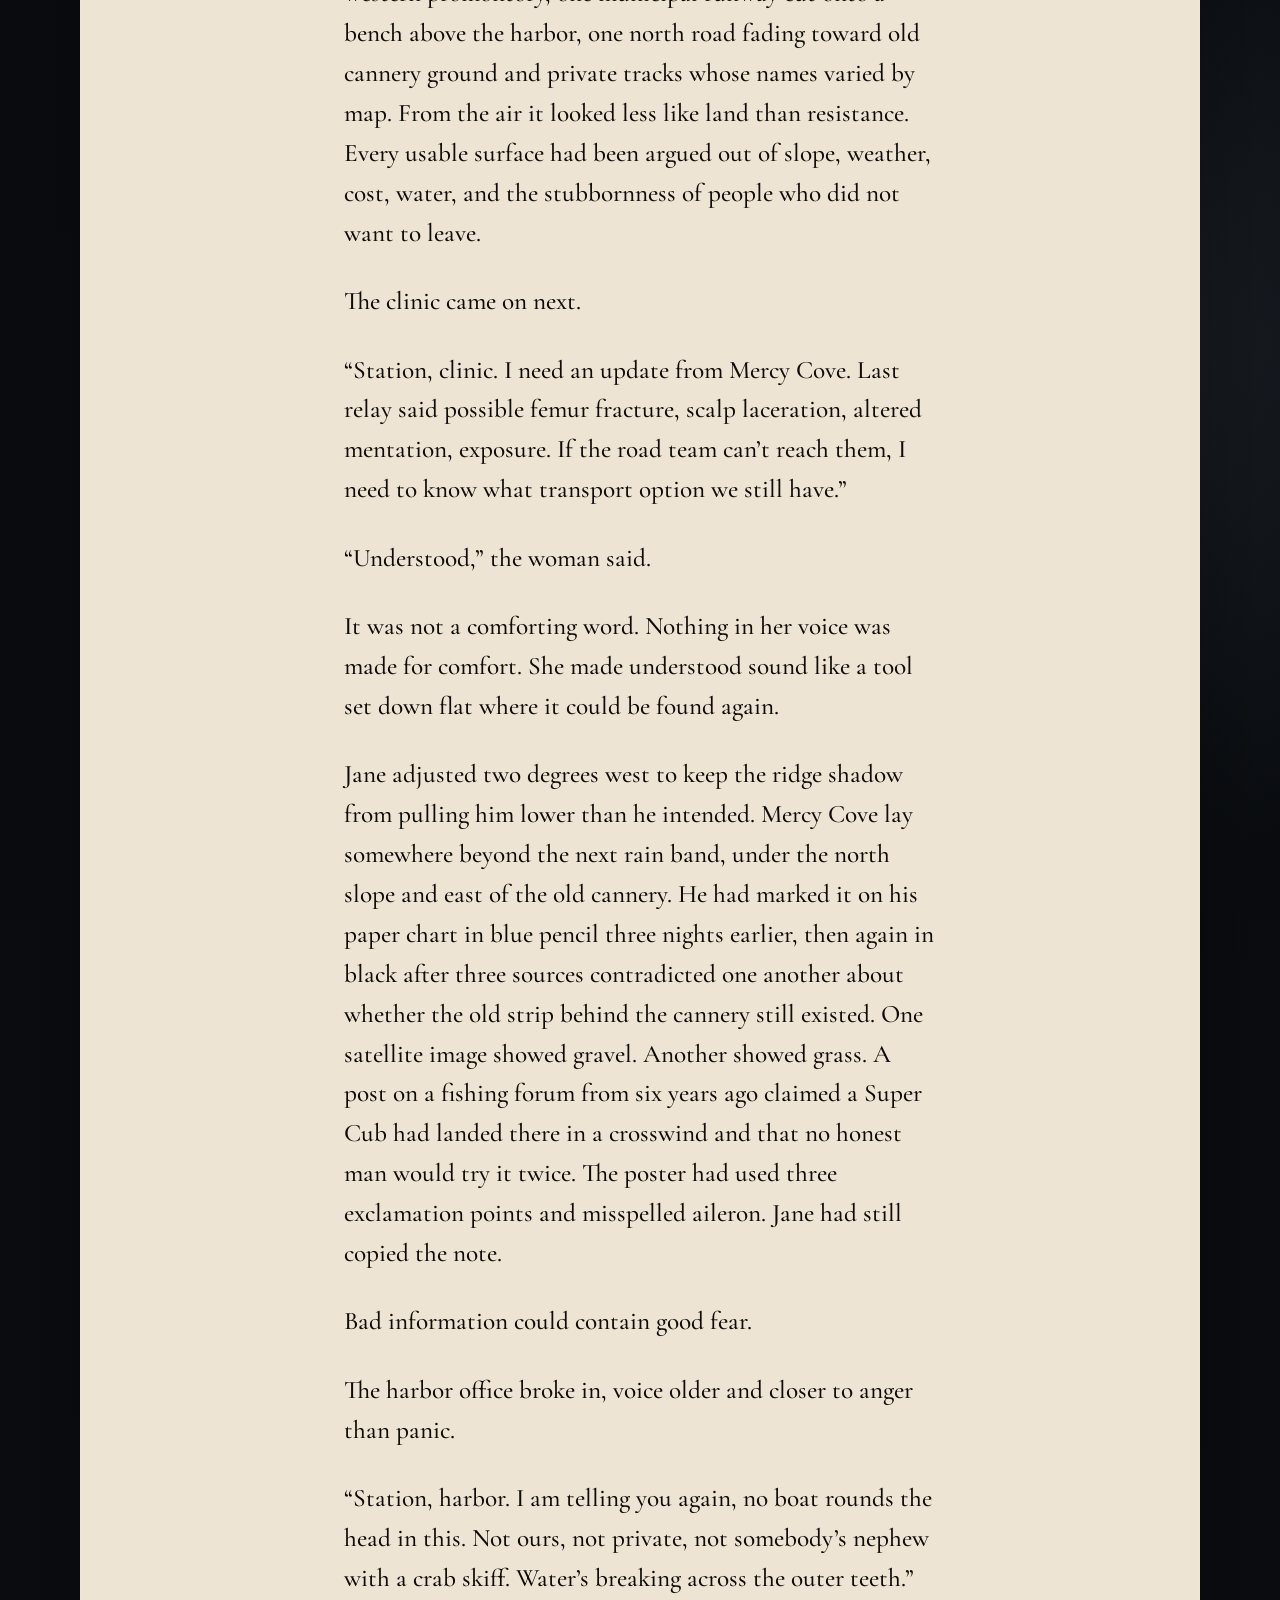
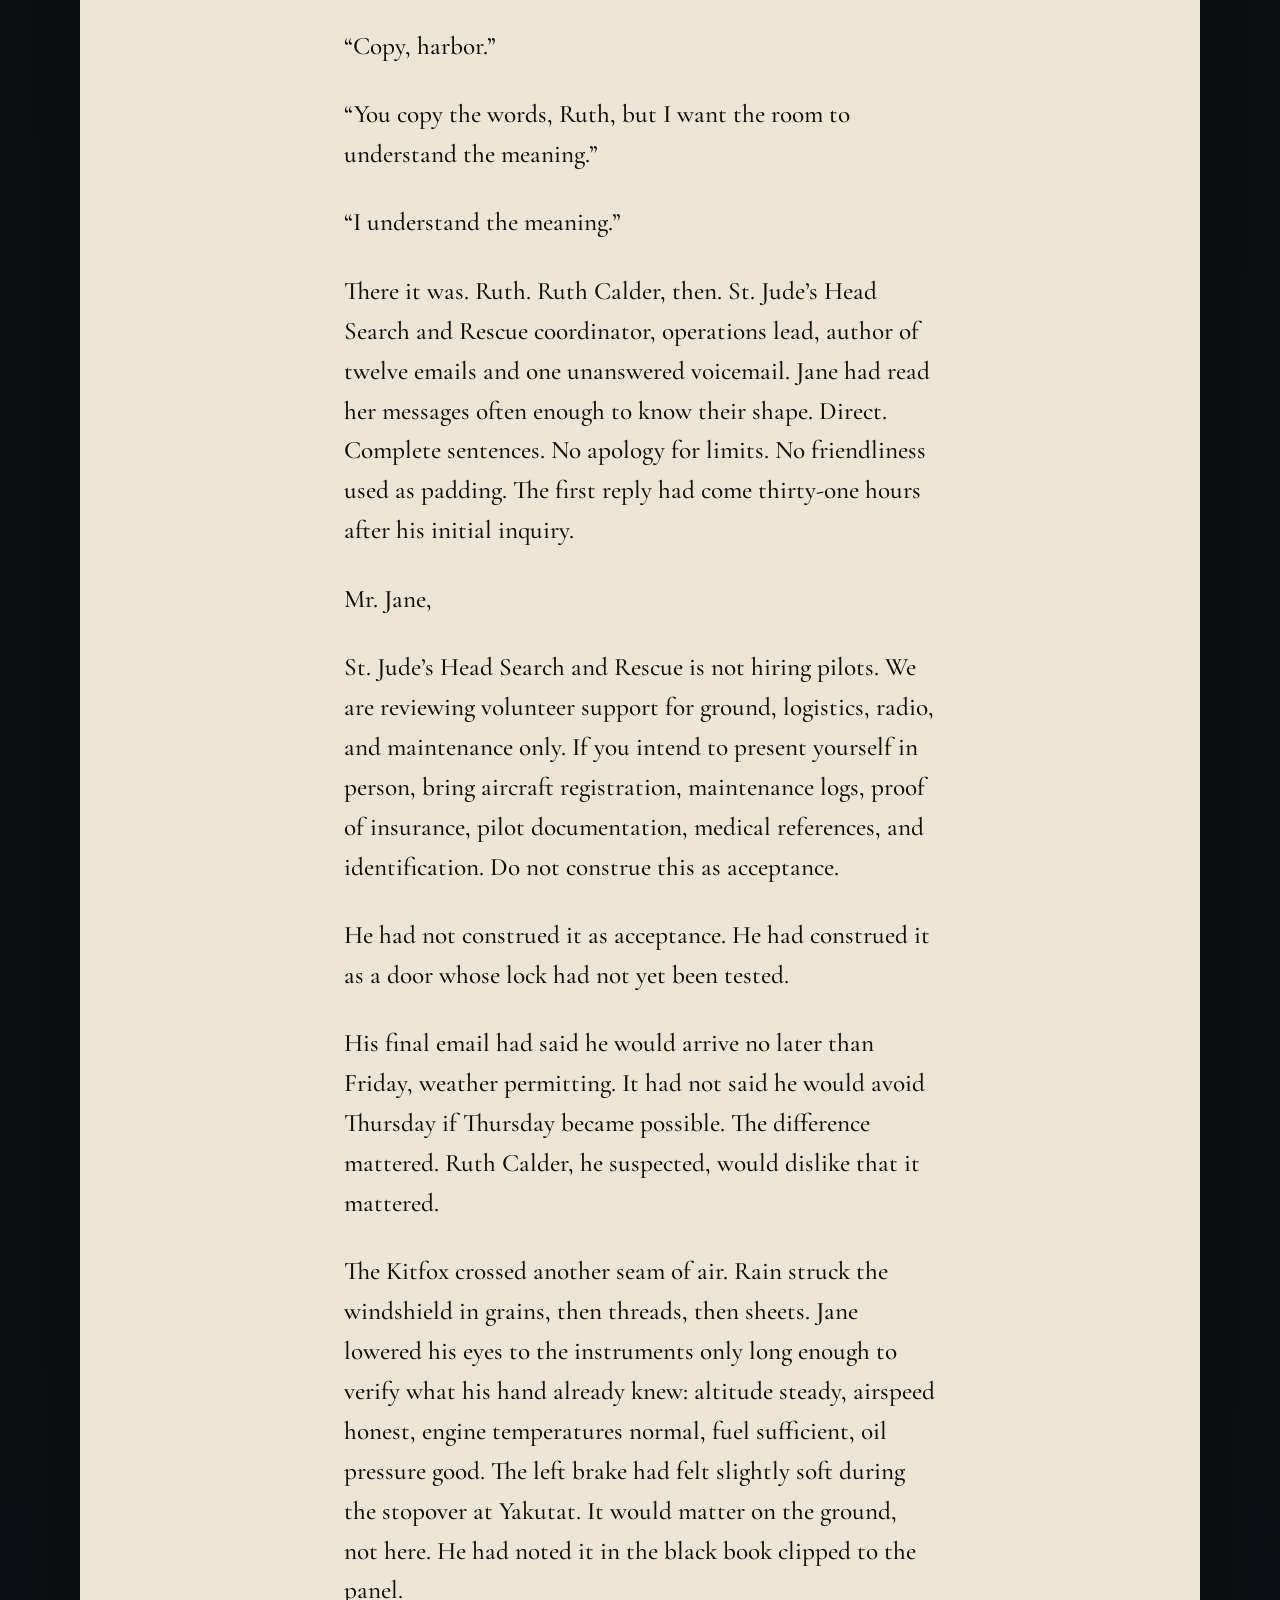
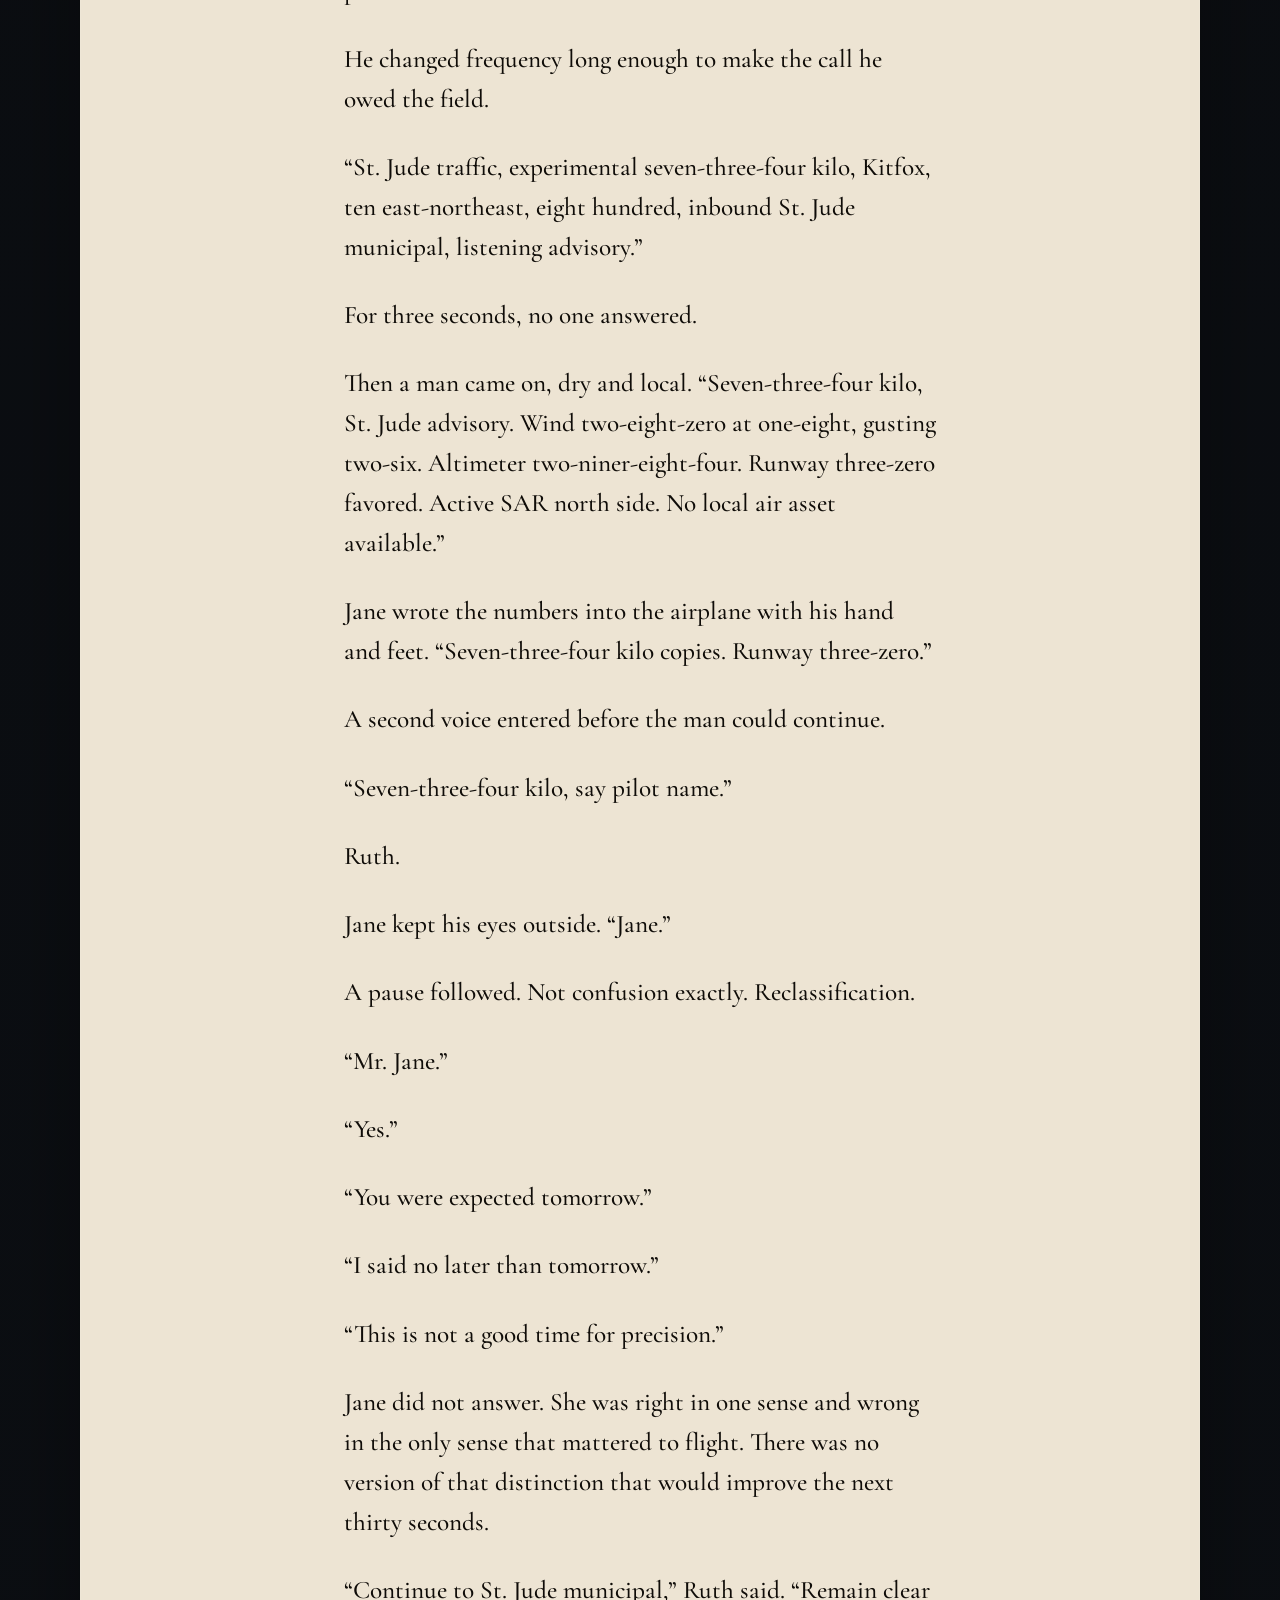
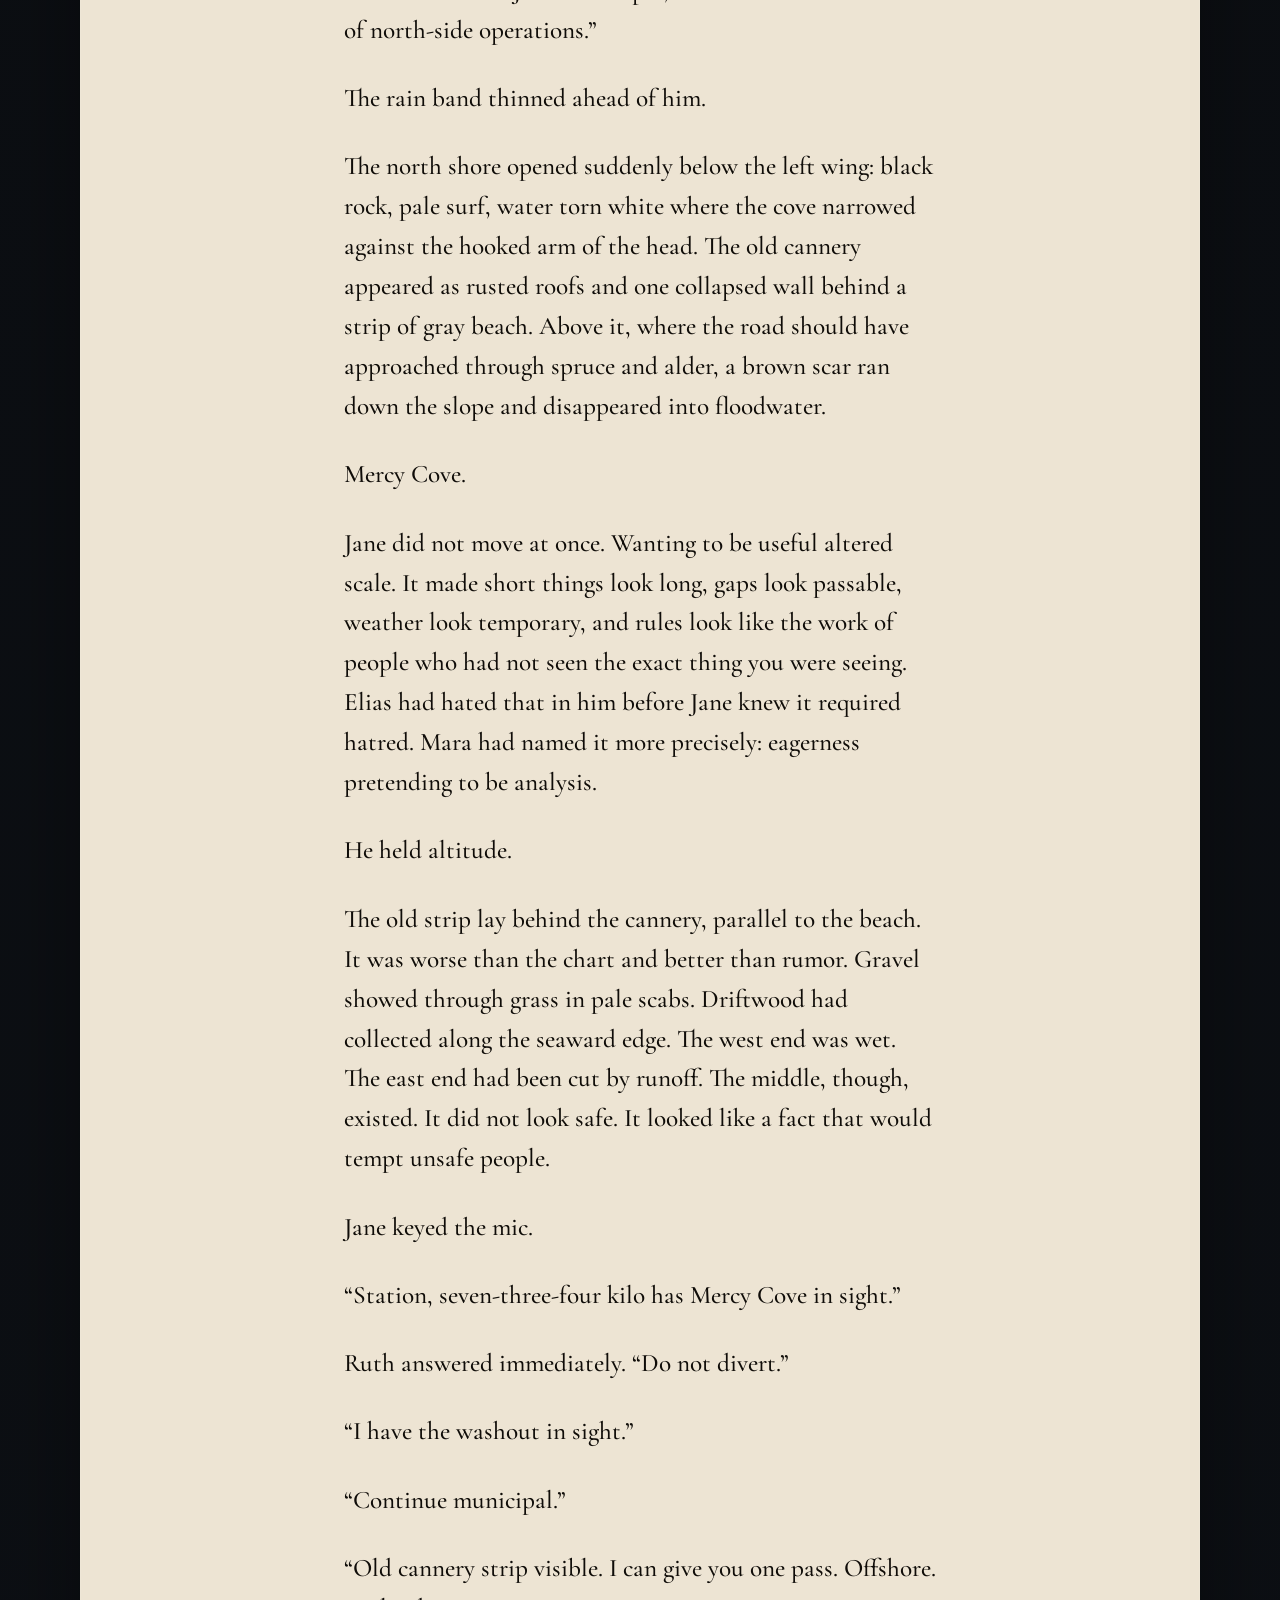
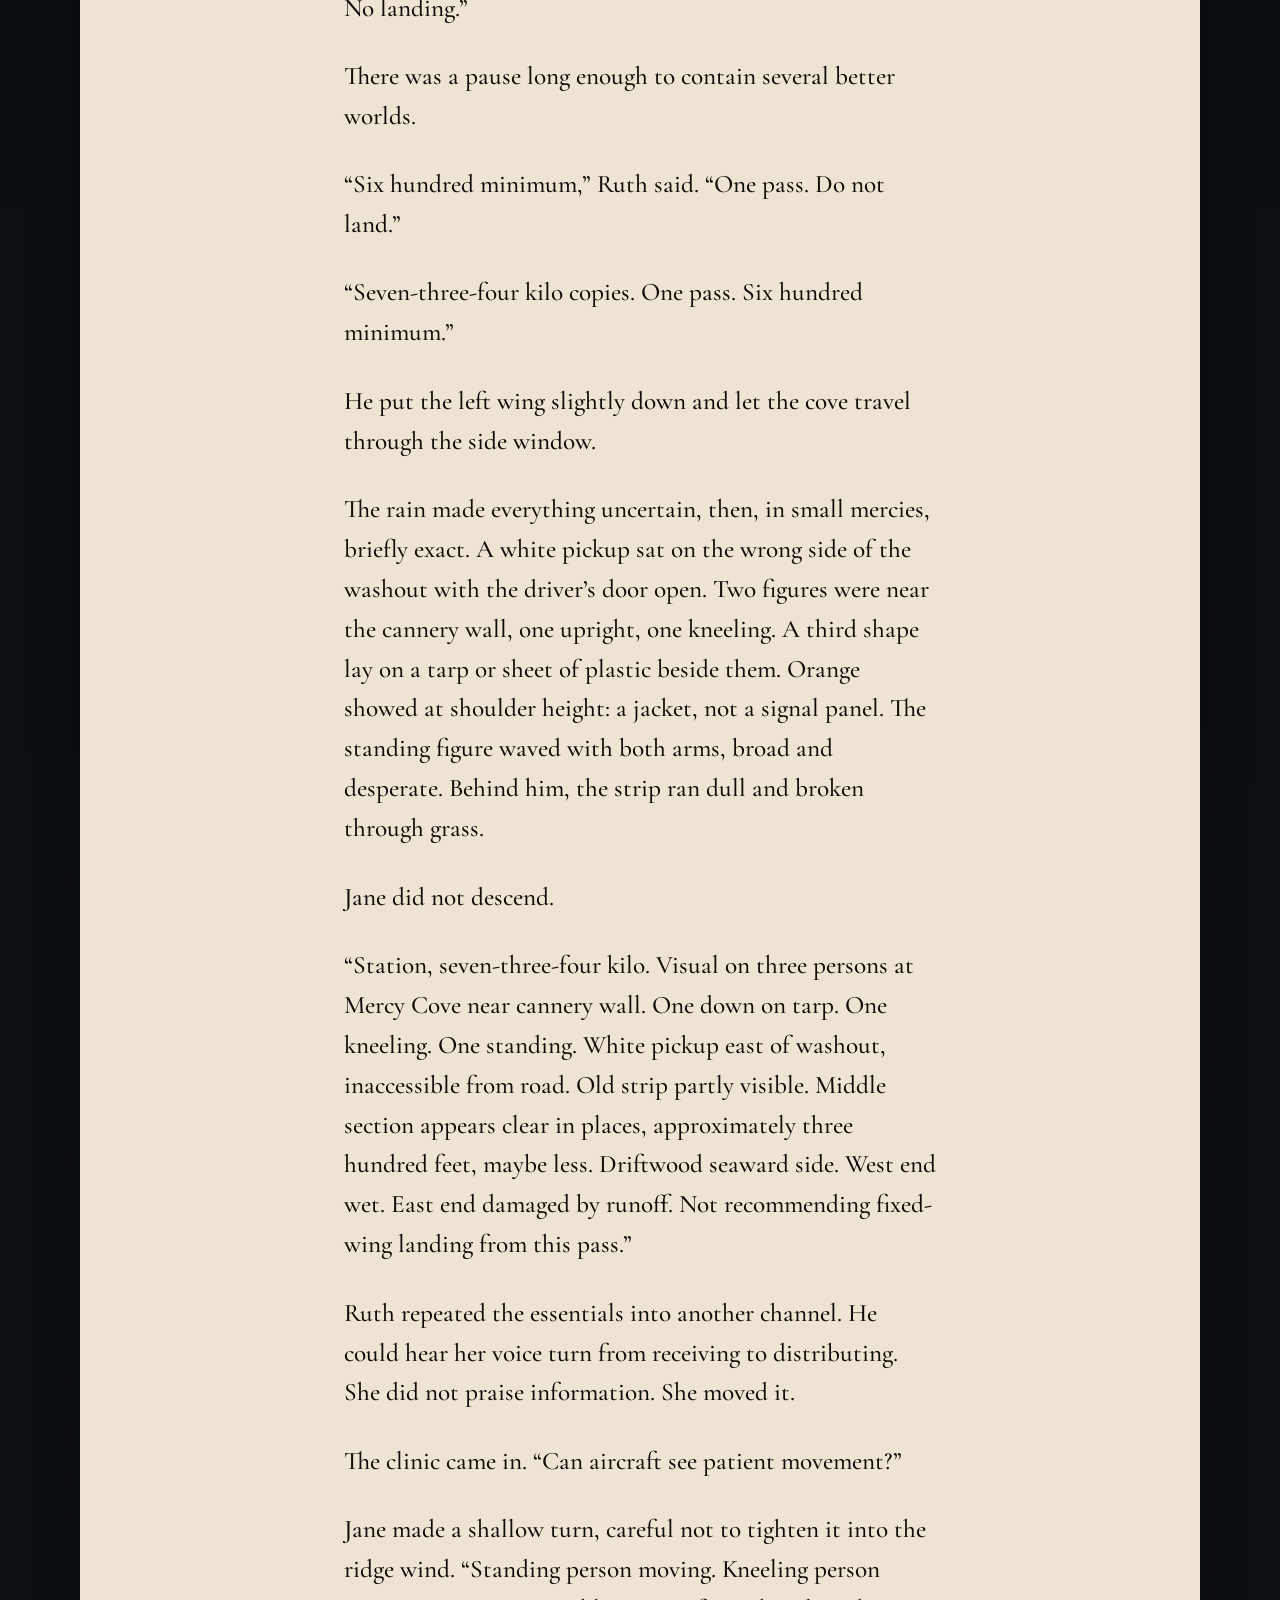
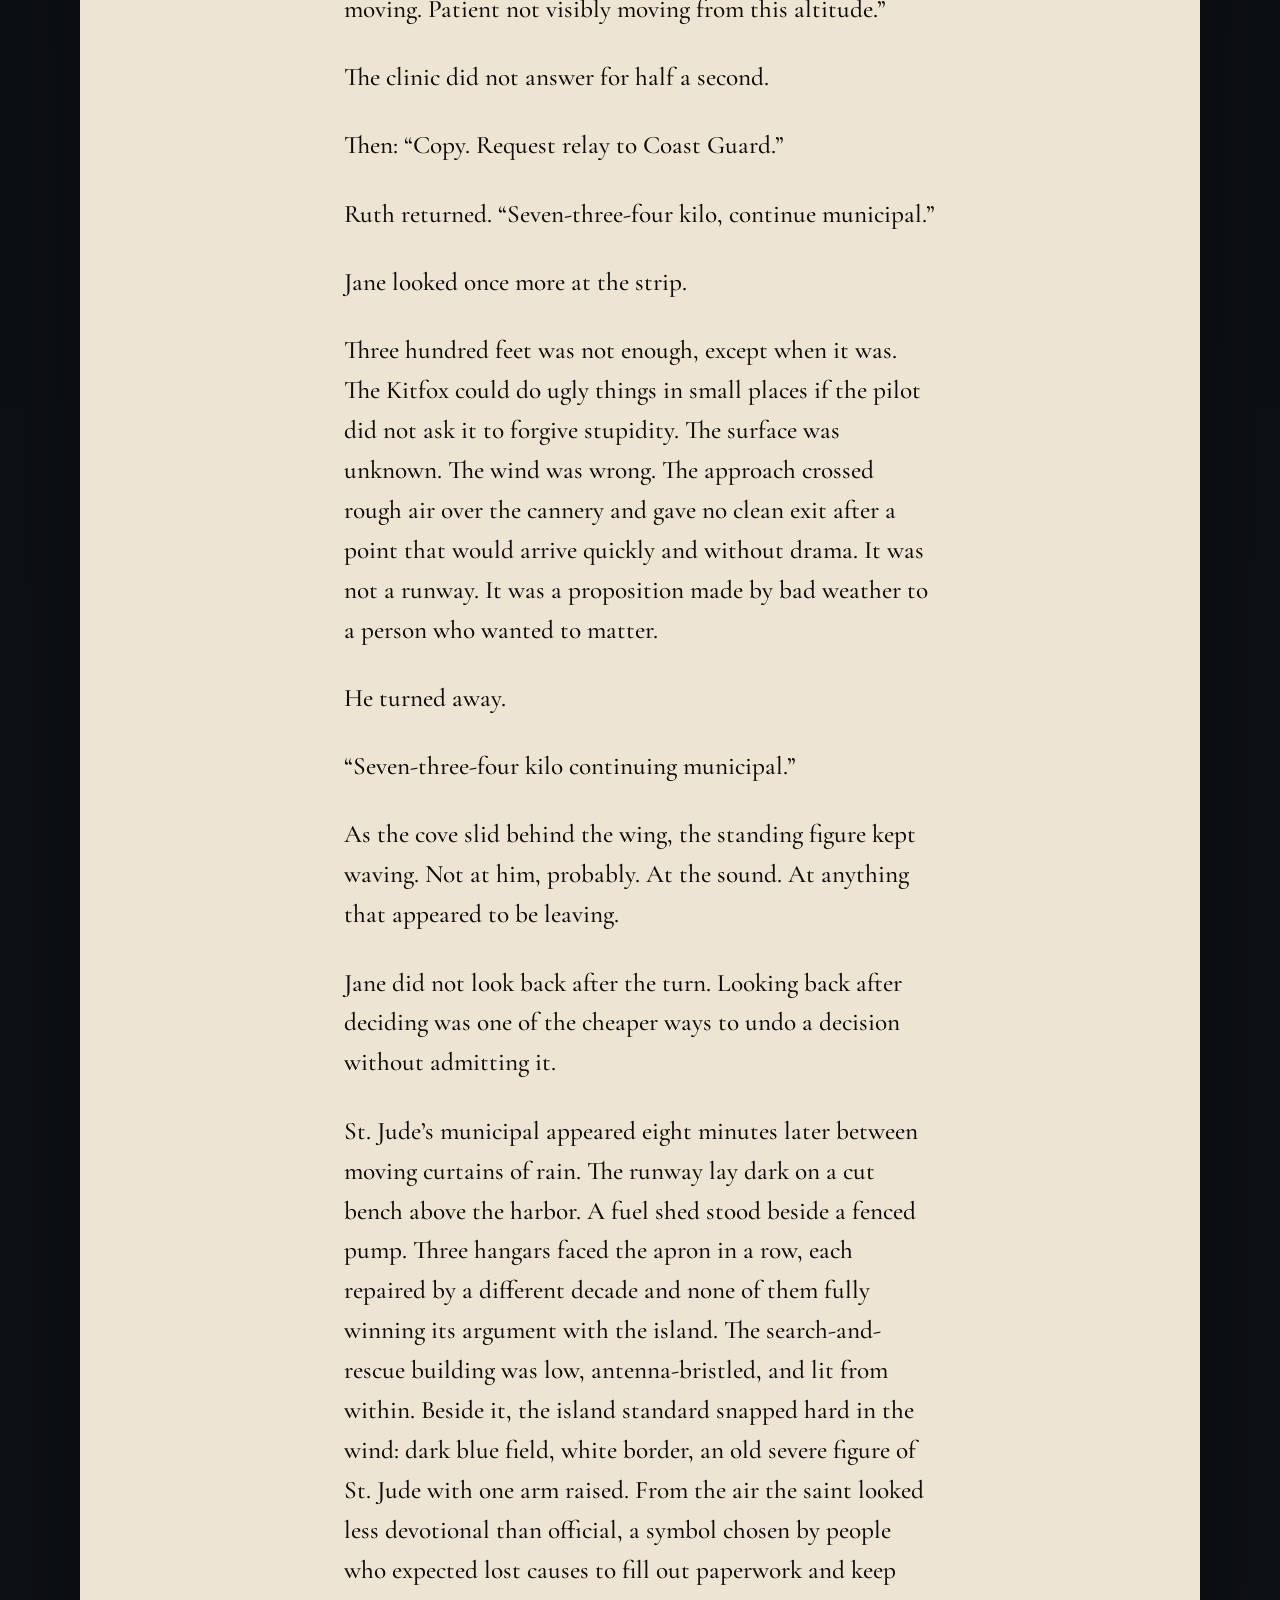
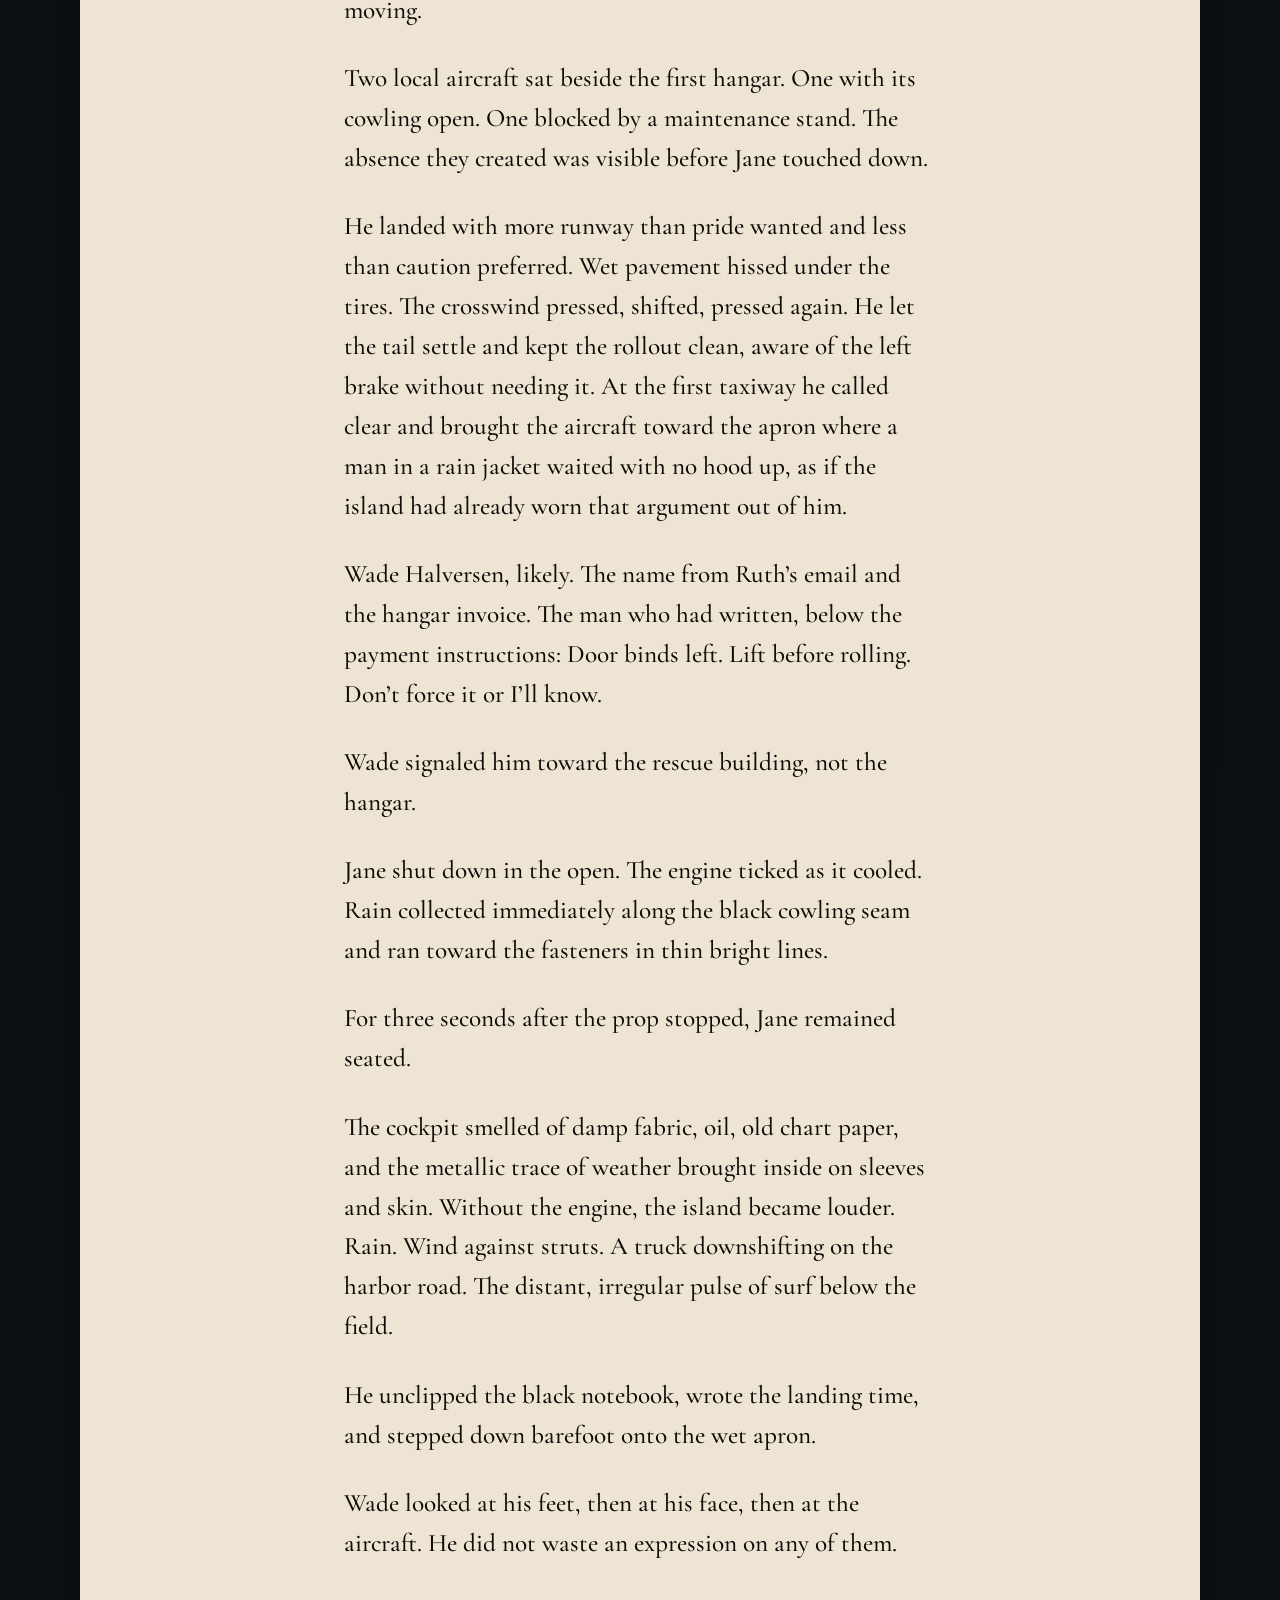
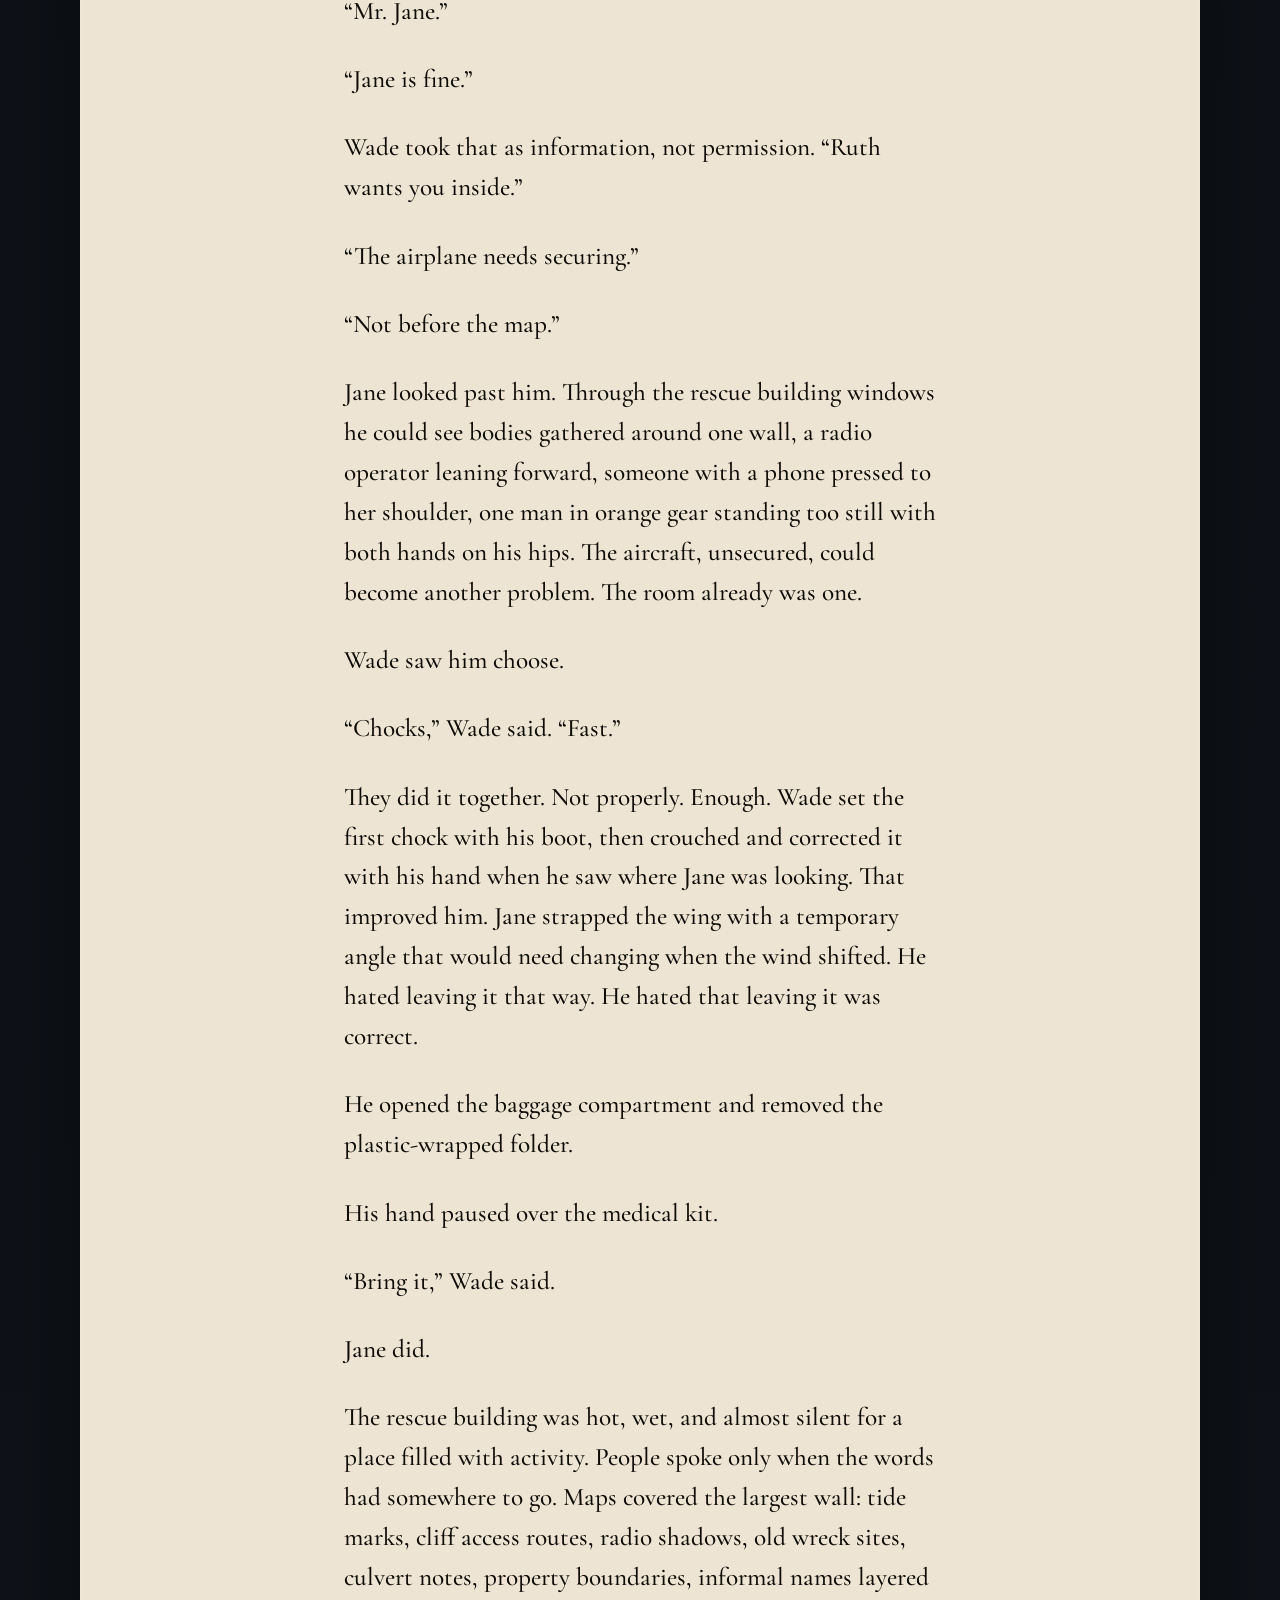
==== commit c0cf966c: "Add Arthur animation tab to archive" ====
--- a/index.html
+++ b/index.html
@@ -17,6 +17,7 @@
       <nav class="topline" aria-label="Main navigation">
         <a href="#jane-1" class="nav-link">Jane</a>
         <a href="#everett-1" class="nav-link">Everett</a>
+        <a href="#arthur-1" class="nav-link">Arthur Animation</a>
         <a href="manuscript/README.md" class="nav-link">Jane Manuscript</a>
         <a href="canon/story-bible.md" class="nav-link">Story Bible</a>
         <a href="notes/continuity-log.md" class="nav-link">Continuity</a>
@@ -24,10 +25,10 @@
 
       <p class="eyebrow">Story Archive</p>
       <h1>Kitfox</h1>
-      <p class="subtitle">A home for Jane the pilot, Everett, and the slowly gathering worlds around them.</p>
+      <p class="subtitle">A home for Jane the pilot, Everett, Arthur, and the slowly gathering worlds around them.</p>
       <div class="hero-card">
         <p>
-          The shelves below keep each story line separate while preserving the same reading room: Jane’s Alaskan aviation manuscript, and Everett’s darker Colorado aftermath of cult, county power, foster placement, and survival.
+          The shelves below keep each story line separate while preserving the same reading room: Jane’s Alaskan aviation manuscript, Everett’s darker Colorado aftermath of cult, county power, foster placement, and survival, plus coded animated scenes for Arthur.
         </p>
       </div>
     </header>
@@ -40,6 +41,7 @@
           <div class="collection-tabs" role="tablist" aria-label="Story shelves">
             <button class="collection-tab active" type="button" data-collection-tab="jane">Jane</button>
             <button class="collection-tab" type="button" data-collection-tab="everett">Everett</button>
+            <button class="collection-tab" type="button" data-collection-tab="arthur">Arthur</button>
           </div>
         </div>
         <div id="story-list" class="chapter-list" aria-live="polite"></div>
